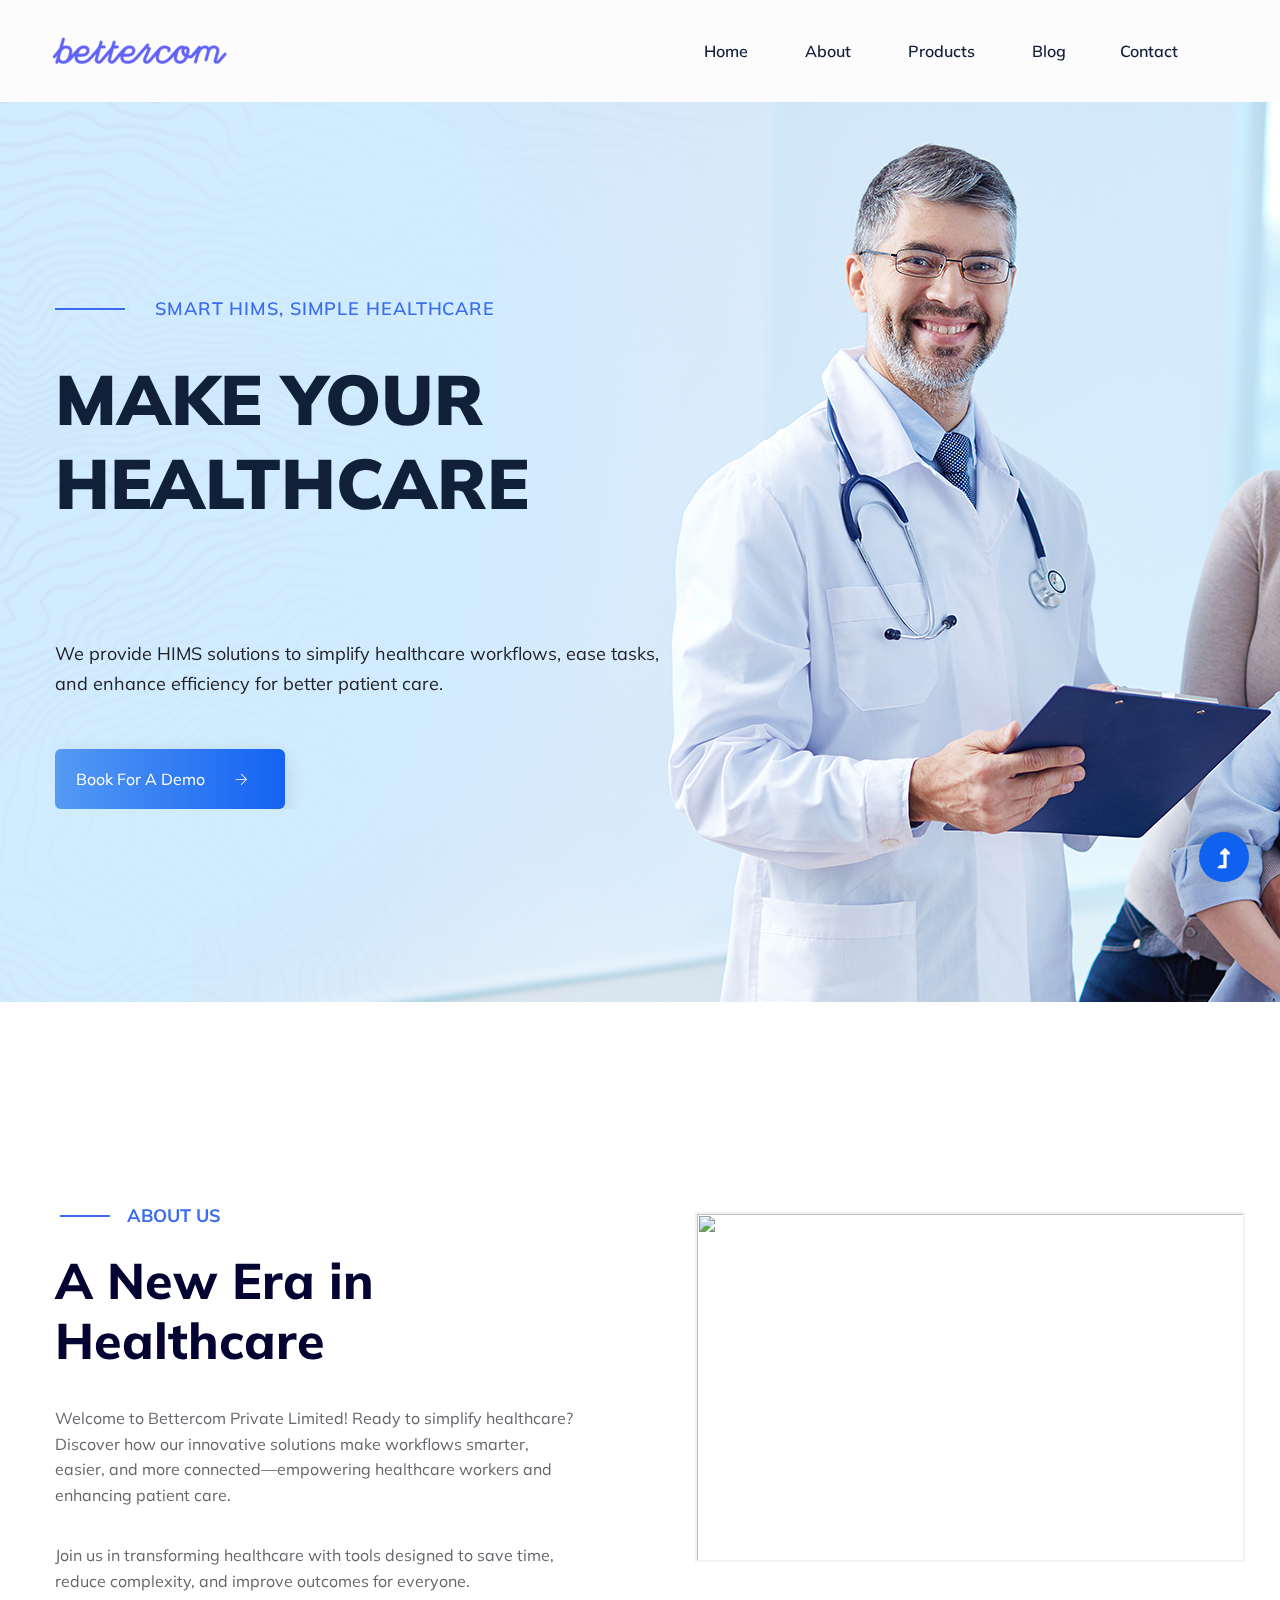
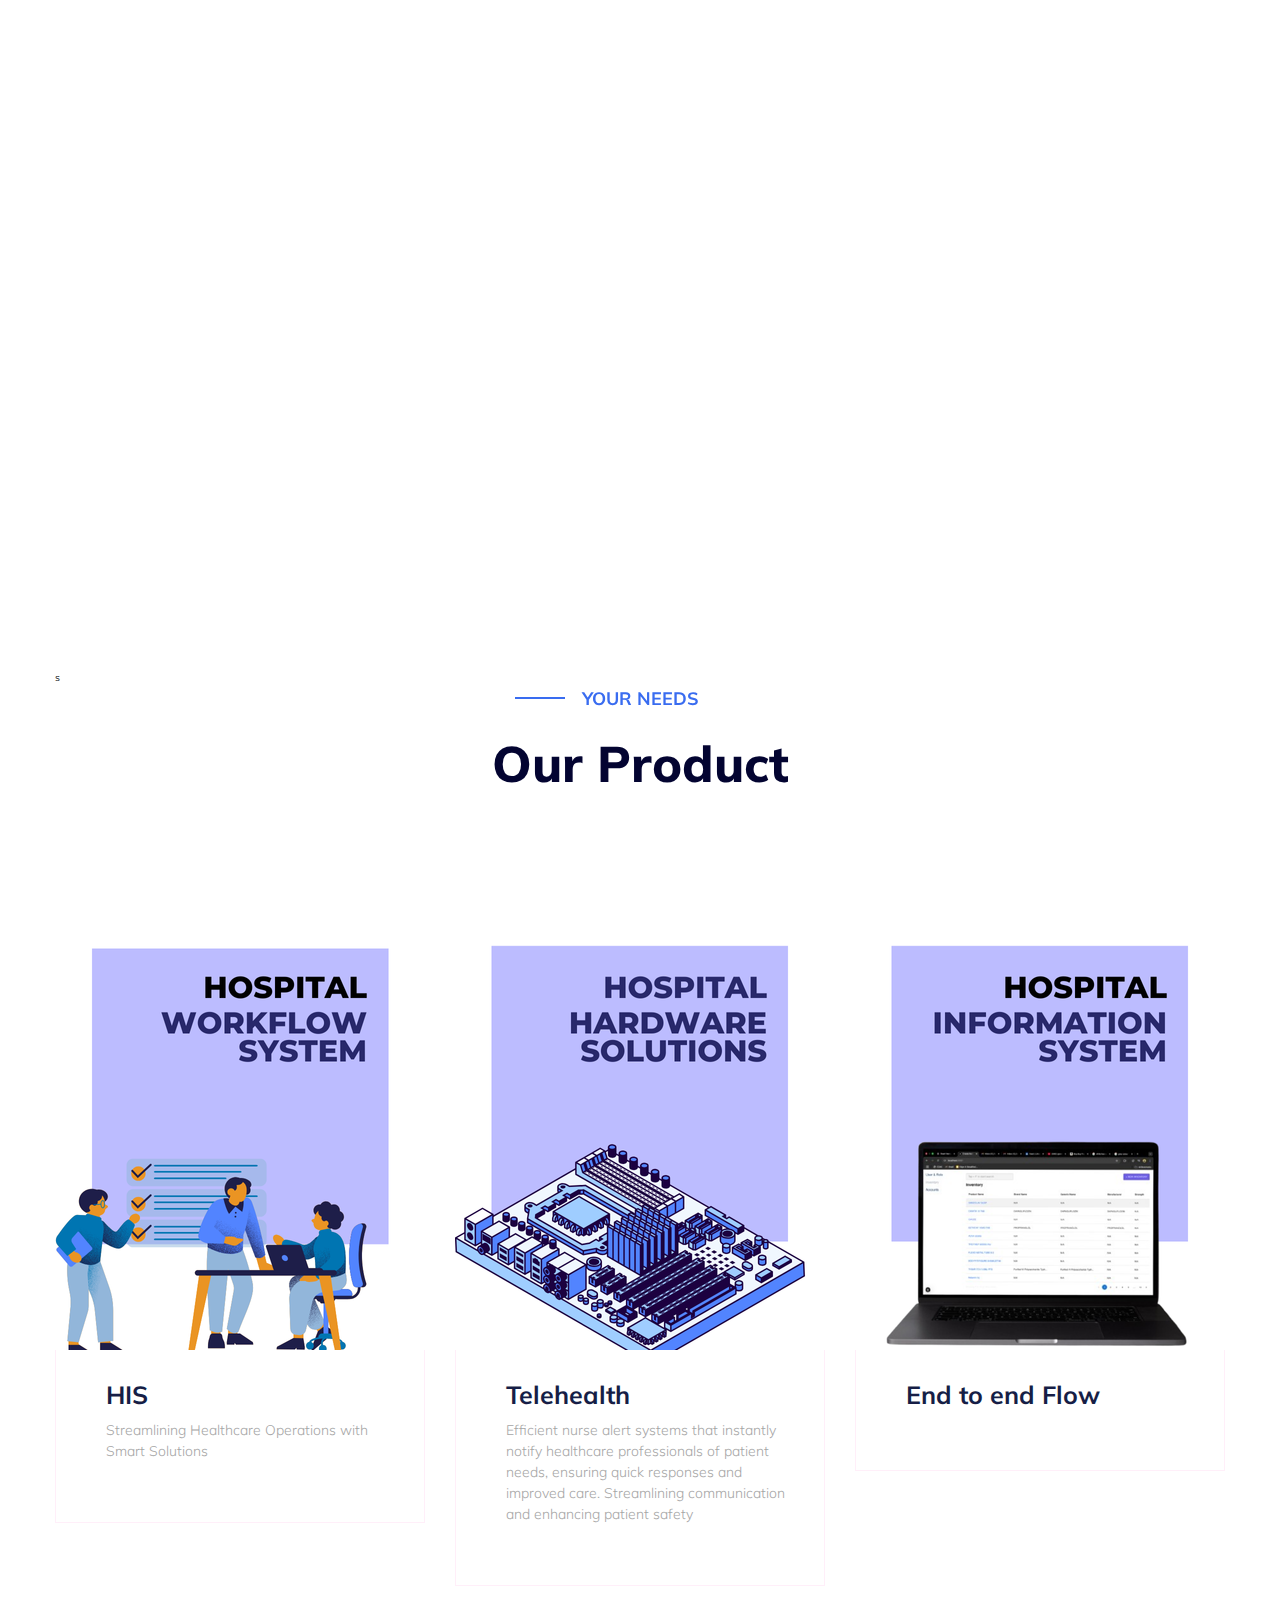
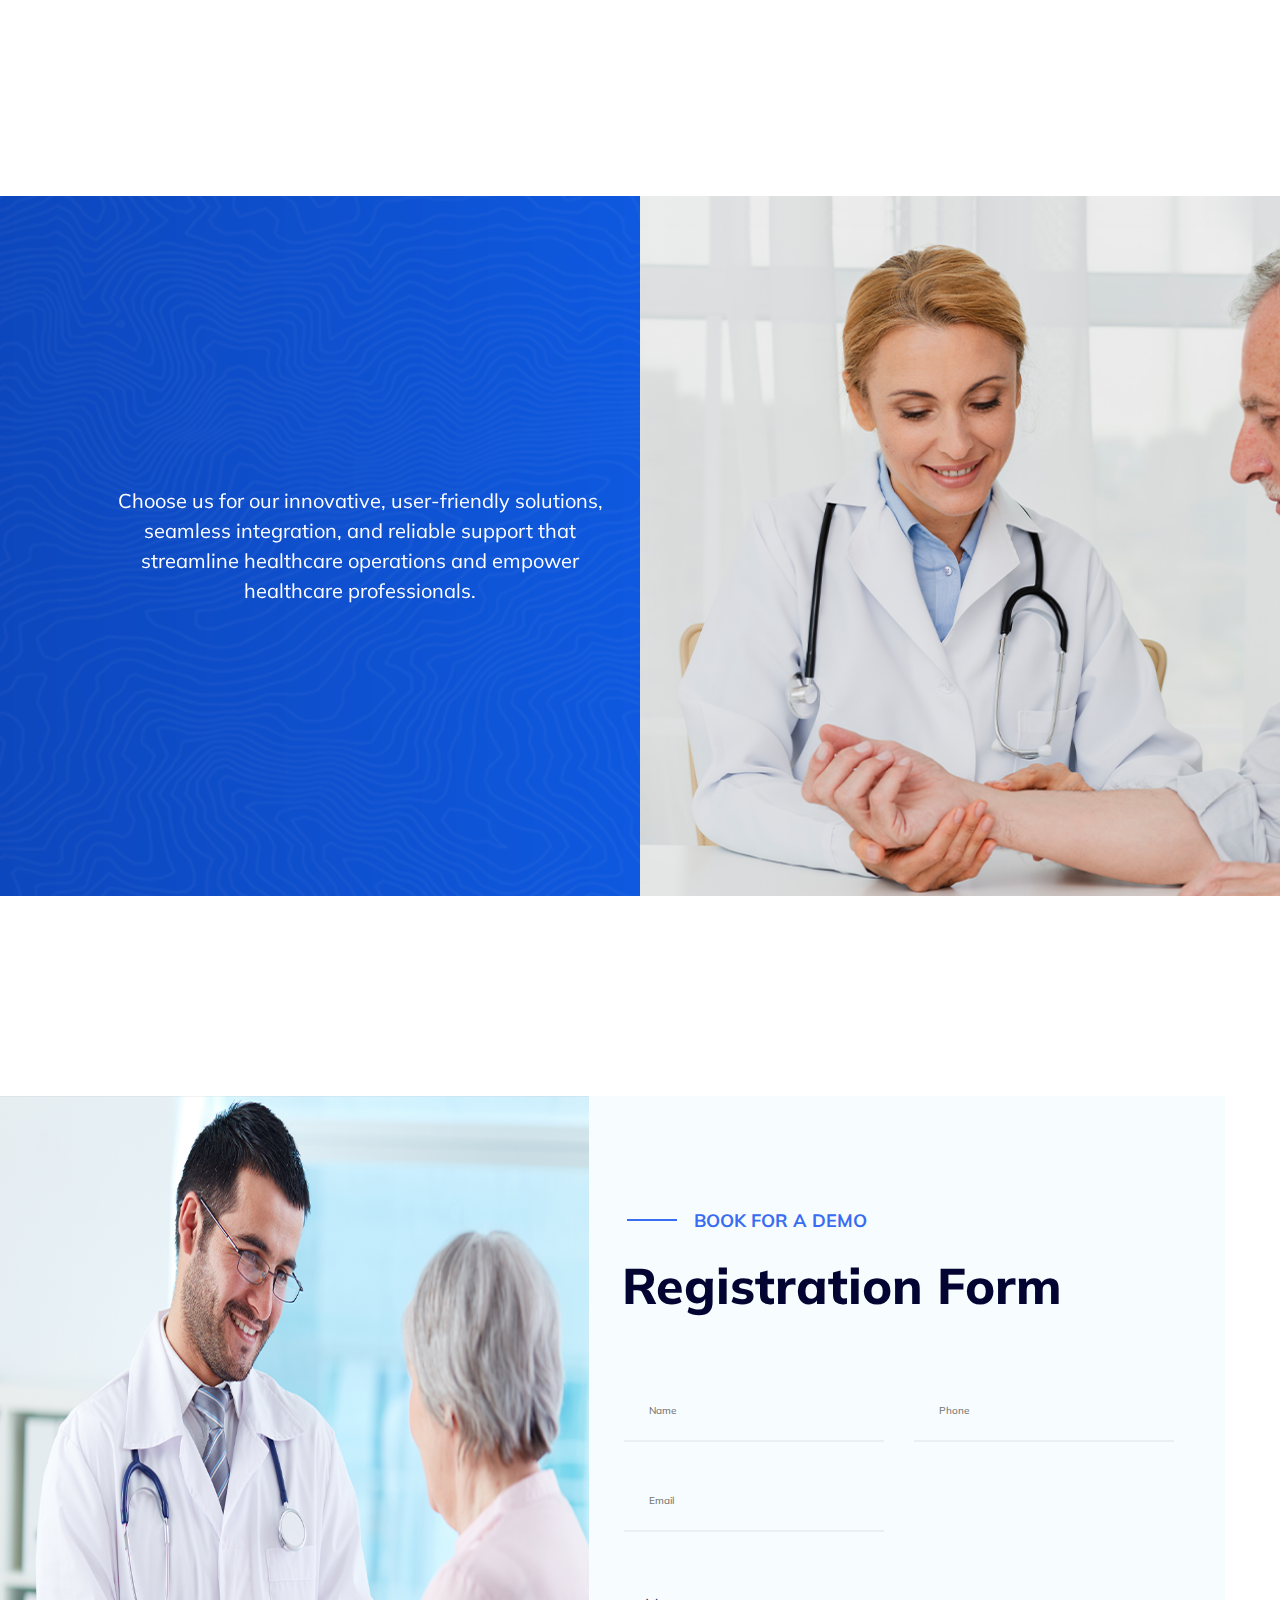
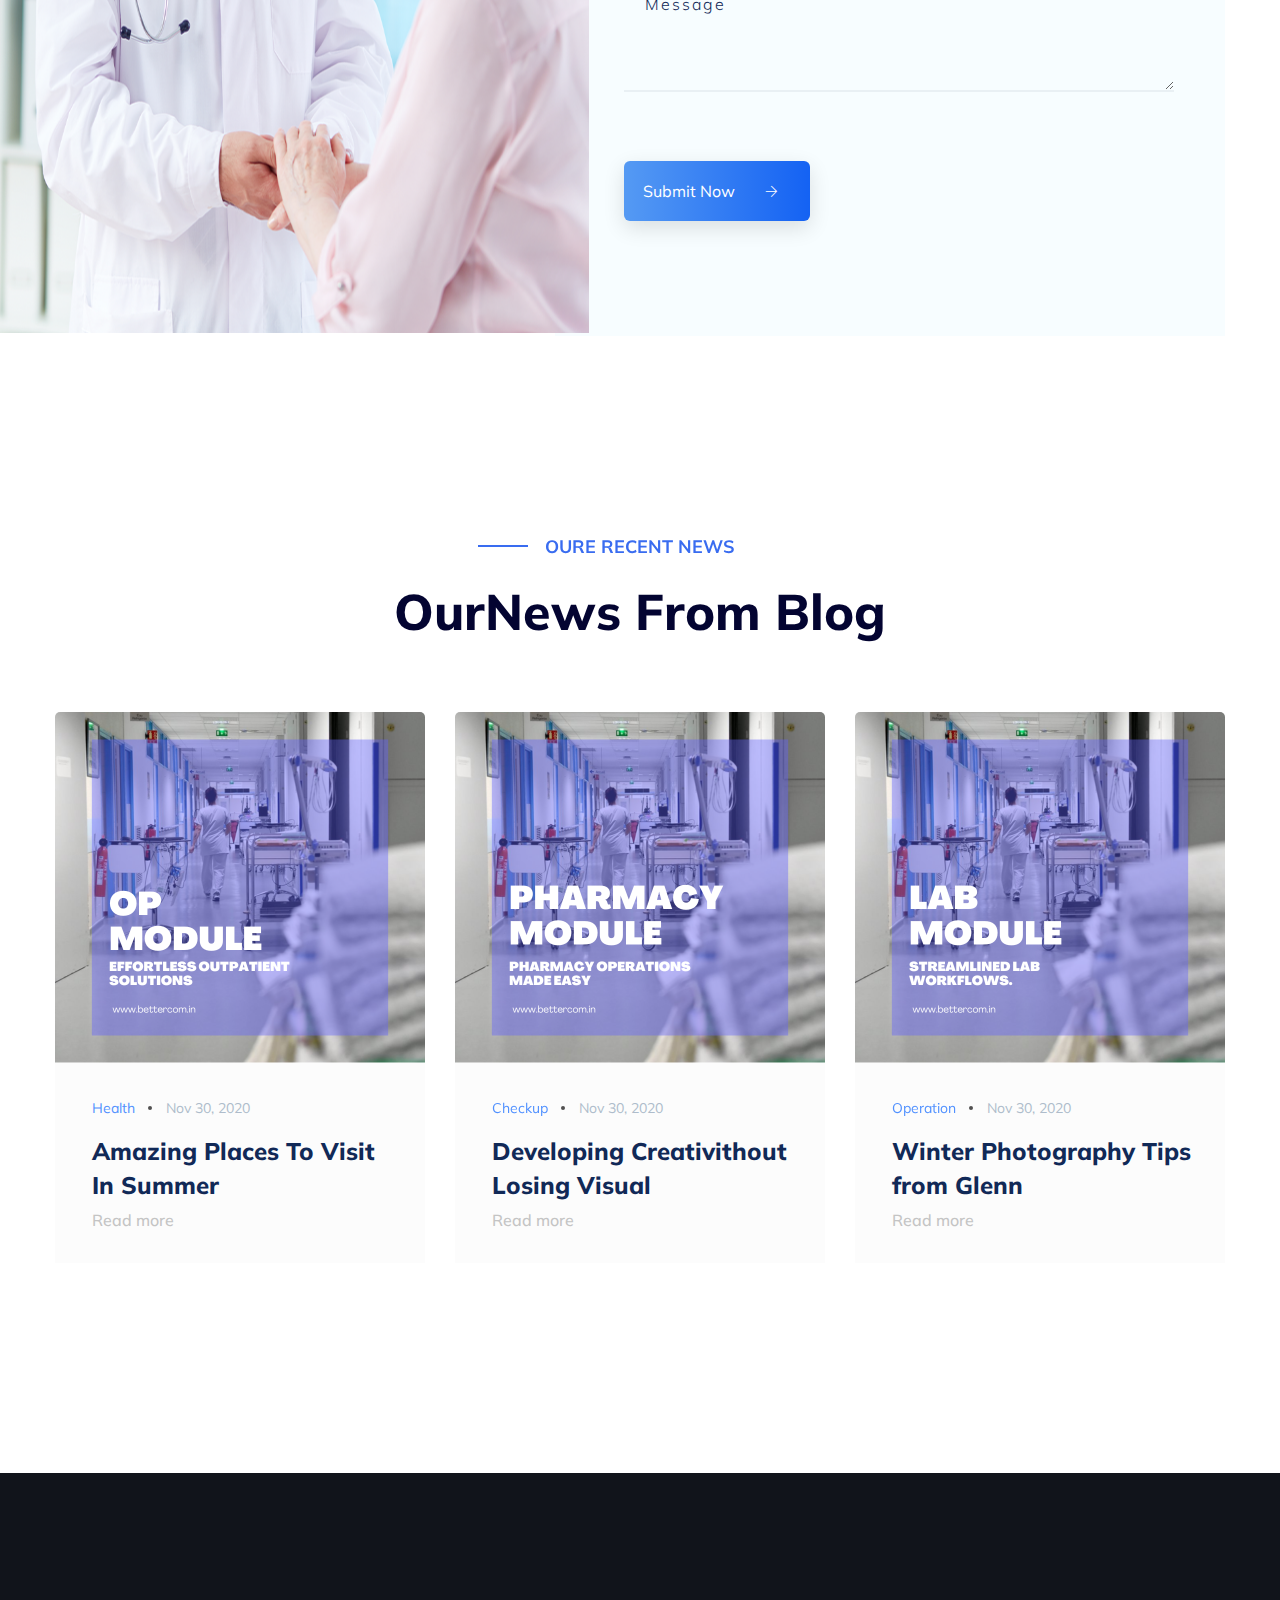
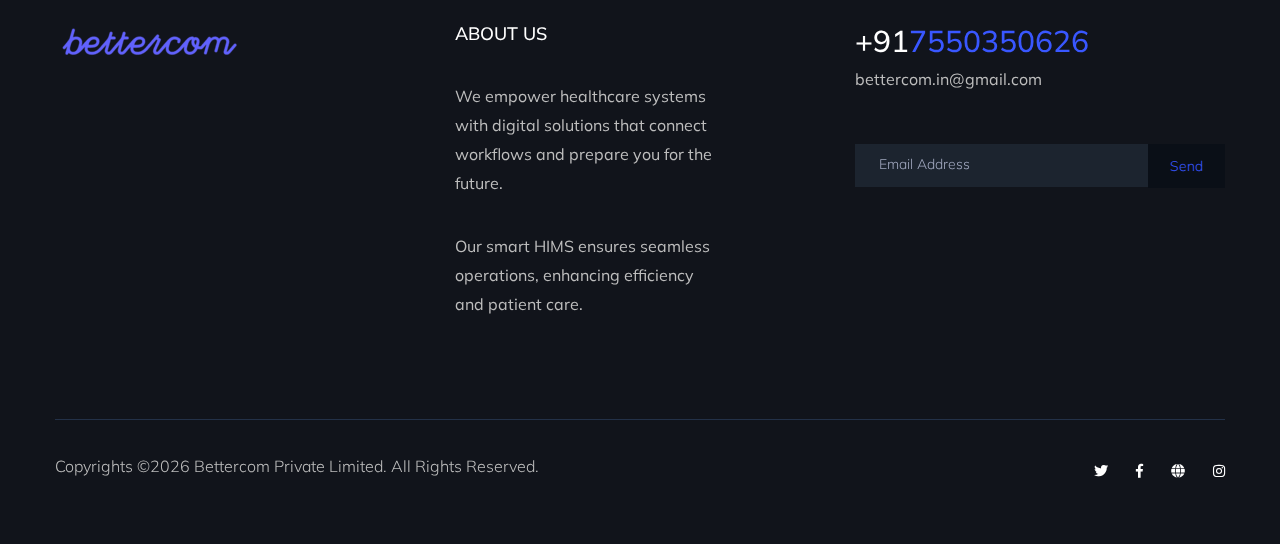
==== index.html @ d265ec20 "Initial commit" ====
<!doctype html>
<html class="no-js" lang="zxx">
<head>
    <meta charset="utf-8">
    <meta http-equiv="x-ua-compatible" content="ie=edge">
    <title>bettercom.in</title>
    <meta name="description" content="">
    <meta name="viewport" content="width=device-width, initial-scale=1">
    <link rel="manifest" href="site.webmanifest">
    <link rel="shortcut icon" type="image/x-icon" href="assets/img/favicon.ico">

	<!-- CSS here -->
	<link rel="stylesheet" href="assets/css/bootstrap.min.css">
	<link rel="stylesheet" href="assets/css/owl.carousel.min.css">
	<link rel="stylesheet" href="assets/css/slicknav.css">
    <link rel="stylesheet" href="assets/css/flaticon.css">
    <link rel="stylesheet" href="assets/css/gijgo.css">
    <link rel="stylesheet" href="assets/css/animate.min.css">
    <link rel="stylesheet" href="assets/css/animated-headline.css">
	<link rel="stylesheet" href="assets/css/magnific-popup.css">
	<link rel="stylesheet" href="assets/css/fontawesome-all.min.css">
	<link rel="stylesheet" href="assets/css/themify-icons.css">
	<link rel="stylesheet" href="assets/css/slick.css">
	<link rel="stylesheet" href="assets/css/nice-select.css">
	<link rel="stylesheet" href="assets/css/style.css">
</head>
<body>
    <!-- ? Preloader Start -->
    <div id="preloader-active">
        <div class="preloader d-flex align-items-center justify-content-center">
            <div class="preloader-inner position-relative">
                <div class="preloader-circle"></div>
                <div class="preloader-img pere-text">
                    <img src="assets/img/logo/loder.png" alt="">
                </div>
            </div>
        </div>
    </div>
    <!-- Preloader Start -->
<header>
    <!--? Header Start -->
    <div class="header-area">
        <div class="main-header header-sticky">
            <div class="container-fluid">
                <div class="row align-items-center">
                    <!-- Logo -->
                    <div class="col-xl-2 col-lg-2 col-md-1">
                        <div class="logo">
                            <a href="index.html"><img src="assets/img/logo/logo.png" alt=""></a>
                        </div>
                    </div>
                    <div class="col-xl-10 col-lg-10 col-md-10">
                        <div class="menu-main d-flex align-items-center justify-content-end">
                            <!-- Main-menu -->
                            <div class="main-menu f-right d-none d-lg-block">
                                <nav>
                                    <ul id="navigation">
                                        <li><a href="index.html">Home</a></li>
                                        <li><a href="#about">About</a></li>
                                        <li><a href="#product">Products</a></li>
                                        <li><a href="#blog">Blog</a>
                                        <li><a href="#appointment">Contact</a></li>
                                    </ul>
                                </nav>
                            </div>
                        </div>
                    </div>   
                    <!-- Mobile Menu -->
                    <div class="col-12">
                        <div class="mobile_menu d-block d-lg-none"></div>
                    </div>
                </div>
            </div>
        </div>
    </div>
    <!-- Header End -->
</header>
<main>
    <!--? slider Area Start-->
    <div class="slider-area position-relative">
        <div class="slider-active">
            <!-- Single Slider -->
            <div class="single-slider slider-height d-flex align-items-center">
                <div class="container">
                    <div class="row">
                        <div class="col-xl-7 col-lg-9 col-md-8 col-sm-9">
                            <div class="hero__caption">
                                <span>Smart HIMS, Simple Healthcare</span>
                                <h1 class="cd-headline letters scale">Make your healthcare
                                    <strong class="cd-words-wrapper">
                                        <b class="is-visible">Digital</b>
                                        <b>Connected</b>
                                        <b>Future-Ready</b>
                                    </strong>
                                </h1>
                                <p data-animation="fadeInLeft" data-delay="0.1s">We provide HIMS solutions to simplify healthcare workflows, ease tasks, and enhance efficiency for better patient care.</p>
                                <a href="#appointment" class="btn hero-btn" data-animation="fadeInLeft" data-delay="0.5s">Book for a Demo <i class="ti-arrow-right"></i></a>
                            </div>
                        </div>
                    </div>
                </div>          
            </div>
            <!-- Single Slider -->
            <div class="single-slider slider-height d-flex align-items-center">
                <div class="container">
                    <div class="row">
                        <div class="col-xl-7 col-lg-9 col-md-8 col-sm-9">
                            <div class="hero__caption">
                                <span>Smart HIMS, Simple Healthcare</span>
                                <h1 class="cd-headline letters scale">Make your healthcare
                                    <strong class="cd-words-wrapper">
                                        <b class="is-visible">Digital</b>
                                        <b>Connected</b>
                                        <b>Future-Ready</b>
                                    </strong>
                                </h1>
                                <p data-animation="fadeInLeft" data-delay="0.1s">We provide HIMS solutions to simplify healthcare workflows, ease tasks, and enhance efficiency for better patient care.</p>
                                <a href="#appointment" class="btn hero-btn" data-animation="fadeInLeft" data-delay="0.5s"> Book for a Demo<i class="ti-arrow-right"></i></a>
                            </div>
                        </div>
                    </div>
                </div>          
            </div>
        </div>
    </div>
    <!-- slider Area End-->
   <!-- About Start -->
<div id="about" class="about-area section-padding2">
    <div class="container">
        <div class="row">
            <div class="col-lg-6 col-md-10">
                <div class="about-caption mb-50">
                    <!-- Section Title -->
                    <div class="section-tittle section-tittle2 mb-35">
                        <span>About Us</span>
                        <h2>A New Era in Healthcare</h2>
                    </div>
                    <p>Welcome to Bettercom Private Limited! Ready to simplify healthcare? Discover how our innovative solutions make workflows smarter, easier, and more connected—empowering healthcare workers and enhancing patient care.</p>
                    <p>Join us in transforming healthcare with tools designed to save time, reduce complexity, and improve outcomes for everyone.</p>
                </div>
            </div>
            <div class="col-lg-6 col-md-12">
                <!-- about-img -->
                <div class="about-img">
                    <div class="about-font-img d-none d-lg-block">
                        <img src="assets/img/gallery/about2.png" alt="">
                    </div>
                    <div class="about-back-img">
                        <img src="assets/img/gallery/about1.gif" alt="">
                    </div>
                </div>
            </div>
        </div>
    </div>
</div>
<!-- About End -->
<div style="margin-top: 230px;">
     <!--? Product display starts -->
     <div id="product">
     <div class="team-area section-padding30">
        <div class="container">s
            <!-- Section Tittle -->
            <div class="row justify-content-center">
                <div class="col-lg-6">
                    <div class="section-tittle text-center mb-100">
                        <span>Your Needs</span>
                        <h2>Our Product</h2>
                    </div>
                </div>
            </div>
            <div class="row">
                <!-- single Tem -->
                <div class="col-xl-4 col-lg-4 col-md-6 col-sm-">
                    <div class="single-team mb-30">
                        <div class="team-img">
                            <img src="assets/img/gallery/team2.png" alt="">
                        </div>
                        <div class="team-caption">
                            <h3><a href="#">HIS</a></h3>
                            <span>Streamlining Healthcare Operations with Smart Solutions</span>
                        </div>
                    </div>
                </div>
                <div class="col-xl-4 col-lg-4 col-md-6 col-sm-">
                    <div class="single-team mb-30">
                        <div class="team-img">
                            <img src="assets/img/gallery/team3.png" alt="">
                        </div>
                        <div class="team-caption">
                            <h3><a href="#">Telehealth</a></h3>
                            <span>Efficient nurse alert systems that instantly notify healthcare professionals of patient needs, ensuring quick responses and improved care. Streamlining communication and enhancing patient safety</span>
                        </div>
                    </div>
                </div>
                <div class="col-xl-4 col-lg-4 col-md-6 col-sm-">
                    <div class="single-team mb-30">
                        <div class="team-img">
                            <img src="assets/img/gallery/team1.png" alt="">
                        </div>
                        <div class="team-caption">
                            <h3><a href="#">End to end Flow</a></h3>
                            <span></span>
                        </div>
                    </div>
                </div>
            </div>
        </div>
    </div>
    </div>
</div>
    <!-- Product display ends -->

    <!--? All startups Start -->
    <div class="all-starups-area testimonial-area fix">
        <!-- left Contents -->
        <div class="starups">
            <!--? Testimonial Start -->
            <div class="h1-testimonial-active">
                <!-- Single Testimonial -->
                <div class="single-testimonial text-center">
                    <!-- Testimonial Content -->
                    <div class="testimonial-caption ">
                        <div class="testimonial-top-cap">
                            <img src="assets/img/gallery/testimonial.png" alt="">
                            <p>Choose us for our innovative, user-friendly solutions, seamless integration, and reliable support that streamline healthcare operations and empower healthcare professionals.</p>
                        </div>
                    </div>
                </div>
            </div>
            <!-- Testimonial End -->
        </div>
        <!--Right Contents  -->
        <div class="starups-img"></div>
    </div>

    <div style="margin-top: 200px;">

     <!--? Contact form Start -->
     <div id = "appointment">
     <div class="contact-form-main">
        <div class="container">
            <div class="row justify-content-end">
                <div class="col-xl-7 col-lg-7">
                    <div class="form-wrapper">
                        <!--Section Tittle  -->
                        <div class="form-tittle">
                            <div class="row ">
                                <div class="col-xl-12">
                                    <div class="section-tittle section-tittle2">
                                        <span>Book for a Demo</span>
                                        <h2>Registration Form</h2>
                                    </div>
                                </div>
                            </div>
                        </div>
                        <!--End Section Tittle  -->
                        <form id="contact-form" action="#" method="POST">
                            <div class="row">
                                <div class="col-lg-6 col-md-6">
                                    <div class="form-box user-icon mb-30">
                                        <input type="text" name="name" placeholder="Name">
                                    </div>
                                </div>
                                <div class="col-lg-6 col-md-6">
                                    <div class="form-box email-icon mb-30">
                                        <input type="text" name="email" placeholder="Phone">
                                    </div>
                                </div>
                                <div class="col-lg-6 col-md-6">
                                    <div class="form-box subject-icon mb-30">
                                        <input type="Email" name="subject" placeholder="Email">
                                    </div>
                                </div>
                                <div class="col-lg-12">
                                    <div class="form-box message-icon mb-65">
                                        <textarea name="message" id="message" placeholder="Message"></textarea>
                                    </div>
                                    <div class="submit-info">
                                        <button class="btn" type="submit">Submit Now <i class="ti-arrow-right"></i> </button>
                                    </div>
                                </div>
                            </div>
                        </form>
                    </div>
                </div>
            </div>
        </div>
        <!-- contact left Img-->
        <div class="from-left d-none d-lg-block">
            <img src="assets/img/gallery/contact_form.png" alt="">
        </div>
    </div>
    <!-- Contact form End -->
    <!--? gallery Products Start -->
    <div class="gallery-area fix">
        <div class="container-fluid p-0">
            <div class="row no-gutters">
                <div class="col-lg-3 col-md-3 col-sm-6">
                    <div class="gallery-box">
                        <div class="single-gallery">
                            <div class="gallery-img " style="background-image: url(assets/img/gallery/gallery1.png);"></div>
                        </div>
                    </div>
                </div>
                <div class="col-lg-3 col-md-3 col-sm-6">
                    <div class="gallery-box">
                        <div class="single-gallery">
                            <div class="gallery-img " style="background-image: url(assets/img/gallery/gallery2.png);"></div>
                        </div>
                    </div>
                </div>
                <div class="col-lg-6 col-md-6 col-sm-6">
                    <div class="gallery-box">
                        <div class="single-gallery">
                            <div class="gallery-img " style="background-image: url(assets/img/gallery/gallery3.png);"></div>
                        </div>
                    </div>
                </div>
                <div class="col-lg-6 col-md-6 col-sm-6">
                    <div class="gallery-box">
                        <div class="single-gallery">
                            <div class="gallery-img " style="background-image: url(assets/img/gallery/gallery4.png);"></div>
                        </div>
                    </div>
                </div>
                <div class="col-lg-3 col-md-3 col-sm-6">
                    <div class="gallery-box">
                        <div class="single-gallery">
                             <div class="gallery-img " style="background-image: url(assets/img/gallery/gallery5.png);"></div>
                        </div>
                    </div>
                </div>
                <div class="col-lg-3 col-md-3 col-sm-6">
                    <div class="gallery-box">
                        <div class="single-gallery">
                            <div class="gallery-img " style="background-image: url(assets/img/gallery/gallery6.png);"></div>
                        </div>
                    </div>
                </div>
            </div>
        </div>
    </div>
    <!-- gallery Products End -->
    <!--? Blog start -->
    <div id="blog">
    <div class="home_blog-area section-padding30">
        <div class="container">
            <div class="row justify-content-sm-center">
                <div class="cl-xl-7 col-lg-8 col-md-10">
                    <!-- Section Tittle -->
                    <div class="section-tittle text-center mb-70">
                        <span>Oure recent news</span>
                        <h2>OurNews From Blog</h2>
                    </div> 
                </div>
            </div>
            <div class="row">
                <div class="col-xl-4 col-lg-4 col-md-6">
                    <div class="single-blogs mb-30">
                        <div class="blog-img">
                            <img src="assets/img/gallery/blog1.png" alt="">
                        </div>
                        <div class="blogs-cap">
                            <div class="date-info">
                                <span>Health</span>
                                <p>Nov 30, 2020</p>
                            </div>
                            <h4><a href="blog_details.html">Amazing Places To Visit In Summer</a></h4>
                            <a href="blog_details.html" class="read-more1">Read more</a>
                        </div>
                    </div>
                </div>
                <div class="col-xl-4 col-lg-4 col-md-6">
                    <div class="single-blogs mb-30">
                        <div class="blog-img">
                            <img src="assets/img/gallery/blog2.png" alt="">
                        </div>
                        <div class="blogs-cap">
                            <div class="date-info">
                                <span>Checkup</span>
                                <p>Nov 30, 2020</p>
                            </div>
                            <h4><a href="blog_details.html">Developing Creativithout Losing Visual</a></h4>
                            <a href="blog_details.html" class="read-more1">Read more</a>
                        </div>
                    </div>
                </div>
                <div class="col-xl-4 col-lg-4 col-md-6">
                    <div class="single-blogs mb-30">
                        <div class="blog-img">
                            <img src="assets/img/gallery/blog3.png" alt="">
                        </div>
                        <div class="blogs-cap">
                            <div class="date-info">
                                <span>Operation</span>
                                <p>Nov 30, 2020</p>
                            </div>
                            <h4><a href="blog_details.html">Winter Photography Tips from Glenn</a></h4>
                            <a href="blog_details.html" class="read-more1">Read more</a>
                        </div>
                    </div>
                </div>
            </div>
        </div>
    </div>
</div>
    <!-- Blog End -->
    </main>
    <footer>
        <!--? Footer Start-->
        <div class="footer-area section-bg" data-background="assets/img/gallery/footer_bg.jpg">
            <div class="container">
                <div class="footer-top footer-padding">
                    <div class="row d-flex justify-content-between">
                        <div class="col-xl-3 col-lg-3 col-md-4 col-sm-8">
                            <div class="single-footer-caption mb-50">
                                <!-- logo -->
                                <div class="footer-logo">
                                    <a href="index.html"><img src="assets/img/logo/logo2_footer.png" alt=""></a>
                                </div>
                            </div>
                        </div>
                        <div class="col-xl-3 col-lg-4 col-md-6 col-sm-5">
                            <div class="single-footer-caption mb-50">
                                <div class="footer-tittle">
                                    <h4>About Us</h4>
                                    <div class="footer-pera">
                                        <p class="info1">We empower healthcare systems with digital solutions that connect workflows and prepare you for the future.</p>
                                        <p class="info1">Our smart HIMS ensures seamless operations, enhancing efficiency and patient care.</p>
                                    </div>
                                </div>
                            </div>
                        </div>
                        <div class="col-xl-4 col-lg-4 col-md-6 col-sm-8">
                            <div class="single-footer-caption mb-50">
                                <div class="footer-number mb-50">
                                    <h4><span>+91</span>7550350626</h4>
                                    <p>bettercom.in@gmail.com</p>
                                </div>
                                <!-- Form -->
                                <div class="footer-form">
                                    <div id="mc_embed_signup">
                                        <form target="_blank" action="https://spondonit.us12.list-manage.com/subscribe/post?u=1462626880ade1ac87bd9c93a&amp;id=92a4423d01" method="get" class="subscribe_form relative mail_part" novalidate="true">
                                            <input type="email" name="EMAIL" id="newsletter-form-email" placeholder=" Email Address " class="placeholder hide-on-focus" onfocus="this.placeholder = ''" onblur="this.placeholder = 'Your email address'">
                                            <div class="form-icon">
                                                <button type="submit" name="submit" id="newsletter-submit" class="email_icon newsletter-submit button-contactForm">
                                                    Send
                                                </button>
                                            </div>
                                            <div class="mt-10 info"></div>
                                        </form>
                                    </div>
                                </div>
                            </div>
                        </div>
                    </div>
                </div>
                <div class="footer-bottom">
                    <div class="row d-flex justify-content-between align-items-center">
                        <div class="col-xl-9 col-lg-8">
                            <div class="footer-copy-right">
                                <p><!-- Link back to Colorlib can't be removed. Template is licensed under CC BY 3.0. -->
Copyrights &copy;<script>document.write(new Date().getFullYear());</script> Bettercom Private Limited. All Rights Reserved.</p>
                            </div>
                        </div>
                        <div class="col-xl-3 col-lg-4">
                            <!-- Footer Social -->
                            <div class="footer-social f-right">
                                <a href="#"><i class="fab fa-twitter"></i></a>
                                <a href="https://www.facebook.com/sai4ull"><i class="fab fa-facebook-f"></i></a>
                                <a href="#"><i class="fas fa-globe"></i></a>
                                <a href="#"><i class="fab fa-instagram"></i></a>
                            </div>
                        </div>
                    </div>
                </div>
            </div>
        </div>
        <!-- Footer End-->
    </footer>
    <!-- Scroll Up -->
    <div id="back-top" >
        <a title="Go to Top" href="#"> <i class="fas fa-level-up-alt"></i></a>
    </div>

    <!-- JS here -->

    <script src="./assets/js/vendor/modernizr-3.5.0.min.js"></script>
    <!-- Jquery, Popper, Bootstrap -->
    <script src="./assets/js/vendor/jquery-1.12.4.min.js"></script>
    <script src="./assets/js/popper.min.js"></script>
    <script src="./assets/js/bootstrap.min.js"></script>
    <!-- Jquery Mobile Menu -->
    <script src="./assets/js/jquery.slicknav.min.js"></script>

    <!-- Jquery Slick , Owl-Carousel Plugins -->
    <script src="./assets/js/owl.carousel.min.js"></script>
    <script src="./assets/js/slick.min.js"></script>
    <!-- One Page, Animated-HeadLin -->
    <script src="./assets/js/wow.min.js"></script>
    <script src="./assets/js/animated.headline.js"></script>
    <script src="./assets/js/jquery.magnific-popup.js"></script>

    <!-- Date Picker -->
    <script src="./assets/js/gijgo.min.js"></script>
    <!-- Nice-select, sticky -->
    <script src="./assets/js/jquery.nice-select.min.js"></script>
    <script src="./assets/js/jquery.sticky.js"></script>
    
    <!-- counter , waypoint -->
    <script src="./assets/js/jquery.counterup.min.js"></script>
    <script src="./assets/js/waypoints.min.js"></script>
    <script src="./assets/js/jquery.countdown.min.js"></script>
    <!-- contact js -->
    <script src="./assets/js/contact.js"></script>
    <script src="./assets/js/jquery.form.js"></script>
    <script src="./assets/js/jquery.validate.min.js"></script>
    <script src="./assets/js/mail-script.js"></script>
    <script src="./assets/js/jquery.ajaxchimp.min.js"></script>
    
    <!-- Jquery Plugins, main Jquery -->	
    <script src="./assets/js/plugins.js"></script>
    <script src="./assets/js/main.js"></script>
    
    </body>
</html>
---- assets/css/flaticon.css ----
/*
  	Flaticon icon font: Flaticon
  	Creation date: 14/01/2020 06:46
  	*/

@font-face {
  font-family: "Flaticon";
  src: url("../fonts/Flaticon.eot");
  src: url("../fonts/Flaticon.eot?#iefix") format("embedded-opentype"),
       url("../fonts/Flaticon.woff2") format("woff2"),
       url("../fonts/Flaticon.woff") format("woff"),
       url("../fonts/Flaticon.ttf") format("truetype"),
       url("../fonts/Flaticon.svg#Flaticon") format("svg");
  font-weight: normal;
  font-style: normal;
}

@media screen and (-webkit-min-device-pixel-ratio:0) {
  @font-face {
    font-family: "Flaticon";
    src: url("../fonts/Flaticon.svg#Flaticon") format("svg");
  }
}

[class^="flaticon-"]:before, [class*=" flaticon-"]:before,
[class^="flaticon-"]:after, [class*=" flaticon-"]:after {   
  font-family: Flaticon;
font-style: normal;
}

.flaticon-verified:before { content: "\f100"; }
.flaticon-teeth:before { content: "\f101"; }
.flaticon-cardiovascular:before { content: "\f102"; }
.flaticon-ear:before { content: "\f103"; }
.flaticon-bone:before { content: "\f104"; }
.flaticon-lung:before { content: "\f105"; }
.flaticon-cell:before { content: "\f106"; }
.flaticon-doctor:before { content: "\f107"; }
.flaticon-find:before { content: "\f108"; }
.flaticon-customer-service:before { content: "\f109"; }
.flaticon-call:before { content: "\f10a"; }
---- assets/css/gijgo.css ----
.gj-button {
    background-color: #f5f5f5;
    border: 1px solid #ddd;
    color: #000;
    border-radius: 3px;
    padding: 6px 10px;
    cursor: pointer;
}

.gj-unselectable {
    -webkit-touch-callout: none;
    -webkit-user-select: none;
    -khtml-user-select: none;
    -moz-user-select: none;
    -ms-user-select: none;
    user-select: none;
}

.gj-row {
    display: -webkit-box;
    display: -ms-flexbox;
    display: flex;
    -ms-flex-wrap: wrap;
    flex-wrap: wrap;
}

.gj-margin-left-5 {
    margin-left: 5px;
}

.gj-margin-left-10 {
    margin-left: 10px;
}

.gj-width-full {
    width: 100%;
}

.gj-cursor-pointer {
    cursor: pointer;
}

.gj-text-align-center {
    text-align: center;
}

.gj-font-size-16 {
    font-size: 16px;
}

.gj-hidden {
    display: none;
}

/** Material Design */
.gj-button-md {
    background: 0 0;
    border: none;
    border-radius: 2px;
    color: rgba(0, 0, 0, 0.87);
    position: relative;
    height: 36px;
    margin: 0;
    min-width: 64px;
    padding: 0 16px;
    display: inline-block;
    font-family: "Roboto","Helvetica","Arial",sans-serif;
    font-size: 1rem;
    font-weight: 500;
    text-transform: uppercase;
    letter-spacing: 0;
    overflow: hidden;
    will-change: box-shadow;
    transition: box-shadow .2s cubic-bezier(.4,0,1,1),background-color .2s cubic-bezier(.4,0,.2,1),color .2s cubic-bezier(.4,0,.2,1);
    outline: none;
    cursor: pointer;
    text-decoration: none;
    text-align: center;
    line-height: 36px;
    vertical-align: middle;
    overflow: hidden;
    -webkit-user-select: none;
    -moz-user-select: none;
    -ms-user-select: none;
    user-select: none;
}

.gj-button-md:hover {
    background-color: rgba(158,158,158,.2);
}

.gj-button-md:disabled {
    color: rgba(0,0,0,.26);
    background: 0 0;
}

.gj-button-md .material-icons,
.gj-button-md .gj-icon {
    vertical-align: middle;
    /*font-size: 1.3rem;
    margin-right: 4px;*/
}

.gj-button-md.gj-button-md-icon {
    width: 24px;
    height: 31px;
    min-width: 24px;
    padding: 0px;
    display: table;
}

.gj-button-md.gj-button-md-icon .material-icons,
.gj-button-md.gj-button-md-icon .gj-icon {
    display: table-cell;
    margin-right: 0px;
    width: 24px;
    height: 24px;
}

.gj-button-md.active {
    background-color: rgba(158,158,158,.4);
}

.gj-button-md-group {
    position: relative;
    display: inline-block;
    vertical-align: middle;
}
.gj-textbox-md {
	/* border: none; */
	/* border-bottom: 1px solid rgba(0,0,0,.42); */
	display: block;
	font-family: "Helvetica","Arial",sans-serif;
	font-size: 16px;
	line-height: 16px;
	/* padding: 4px 0px; */
	margin: 0;
	/* width: 100%; */
	background: 0 0;
	/* text-align: ; */
	color: rgba(0,0,0,.87);
	padding-left: 44px;
	border: 1px solid #dca73a;
	/* padding: 15px 15px; */
	/* text-align: center; */
	width: 177px;
	height: 55px;
	border-radius: 5px;
}
.gj-textbox-md:focus,
.gj-textbox-md:active {
    /* border-bottom: 2px solid rgba(0,0,0,.42); */
    outline: none;
}

.gj-textbox-md::placeholder {
    color: #8e8e8e;
}

.gj-textbox-md:-ms-input-placeholder {
    color: #8e8e8e;
}

.gj-textbox-md::-ms-input-placeholder {
    color: #8e8e8e;
}

.gj-md-spacer-24 {
    min-width: 24px;
    width: 24px;
    display: inline-block;
}

.gj-md-spacer-32 {
    min-width: 32px;
    width: 32px;
    display: inline-block;
}

.gj-modal {
    position: fixed;
    top: 0;
    right: 0;
    bottom: 0;
    left: 0;
    z-index: 1203;
    display: none;
    overflow: hidden;
    -webkit-overflow-scrolling: touch;
    outline: 0;
    background-color: rgba(0, 0, 0, 0.54118);
    transition: 200ms ease opacity;
    will-change: opacity;
}

/* List */
ul.gj-list li [data-role="wrapper"] {
    display: table;
    width: 100%;
}

ul.gj-list li [data-role="checkbox"] {
    display: table-cell;
    vertical-align:middle;
    text-align:center;
}

ul.gj-list li [data-role="image"] {
    display: table-cell;
    vertical-align:middle;
    text-align:center;
}

ul.gj-list li [data-role="display"] {
    display: table-cell;
    vertical-align:middle;
    cursor: pointer;
}

ul.gj-list li [data-role="display"]:empty:before {
  content: "\200b"; /* unicode zero width space character */
}

/* List - Bootstrap */
ul.gj-list-bootstrap {
    padding-left: 0px;
    margin-bottom: 0px;
}

ul.gj-list-bootstrap li {
    padding: 0px;
}

ul.gj-list-bootstrap li [data-role="wrapper"] {
    padding: 0px 10px;
}

ul.gj-list-bootstrap li [data-role="checkbox"] {
    width: 24px;
    padding: 3px;
}

ul.gj-list-bootstrap li [data-role="image"] {
    width: 24px;
    height: 24px;
}

ul.gj-list-bootstrap li [data-role="display"] {
    padding: 8px 0px 8px 4px;
}

.list-group-item.active ul li, .list-group-item.active:focus ul li, .list-group-item.active:hover ul li {
    text-shadow: none;
    color:initial;
}

/* List - Material Design */
ul.gj-list-md {
    padding: 0px;
    list-style: none;
    list-style-type: none;
    line-height: 24px;
    letter-spacing: 0;
    color: #616161; /* Gray 700 */
}

ul.gj-list-md li {
    display: list-item;
    list-style-type: none;
    padding: 0px;
    min-height: unset;
    box-sizing: border-box;
    align-items: center;
    cursor: default;
    overflow: hidden;

    font-family: "Roboto","Helvetica","Arial",sans-serif;
    font-size: 16px;
    font-weight: 400;
    letter-spacing: .04em;
    line-height: 1;
    
    -webkit-flex-direction: row;
    -ms-flex-direction: row;
    flex-direction: row;
    -webkit-flex-wrap: nowrap;
    -ms-flex-wrap: nowrap;
    flex-wrap: nowrap;
}

ul.gj-list-md li [data-role="checkbox"] {
    height: 24px;
    width: 24px;
}

ul.gj-list-md li [data-role="image"] {
    height: 24px;
    width: 24px;
}

ul.gj-list-md li [data-role="display"] {
    padding: 8px 0px 8px 5px;
    order: 0;
    flex-grow: 2;
    text-decoration: none;
    box-sizing: border-box;
    align-items: center;
    text-align: left;
    color: rgba(0,0,0,.87);
}

ul.gj-list-md li.disabled>[data-role="wrapper"]>[data-role="display"] {
    color: #9E9E9E; /* Gray 500 */
}

.gj-list-md-active {
    background: #e0e0e0;
    color: #3f51b5;
}


/* Picker */
.gj-picker {
    position: absolute;
    z-index: 1203;
    background-color: #fff;
}

.gj-picker .selected {
    color: #fff;
}

/* Material Design */
.gj-picker-md {
    font-family: "Roboto","Helvetica","Arial",sans-serif;
    font-size: 16px;
    font-weight: 400;
    letter-spacing: .04em;
    line-height: 1;
    color: rgba(0,0,0,.87);
    border: 1px solid #E0E0E0;
}

.gj-modal .gj-picker-md {
    border: 0px;
}

.gj-picker-md [role="header"] {
    color: rgba(255, 255, 255, 0.54);
    display: flex;
    background: #2196f3;
    align-items: baseline;
    user-select: none;
    justify-content: center;
}

.gj-picker-md [role="footer"] {
    float: right;
    padding: 10px;
}

.gj-picker-md [role="footer"] button.gj-button-md {
    color: #2196f3;
    font-weight: bold;
    font-size: 13px;
}

/* Bootstrap */
.gj-picker-bootstrap {
    border-radius: 4px;
    border: 1px solid #E0E0E0;
}

.gj-picker-bootstrap .selected {
    color: #888;
}

.gj-picker-bootstrap [role="header"] {
    background: #eee;
    color: #AAA;
}
@font-face {
    font-family: 'gijgo-material';
    src: url('../fonts/gijgo-material.eot?235541');
    src: url('../fonts/gijgo-material.eot?235541#iefix') format('embedded-opentype'), url('../fonts/gijgo-material.ttf?235541') format('truetype'), url('../fonts/gijgo-material.woff?235541') format('woff'), url('../fonts/gijgo-material.svg?235541#gijgo-material') format('svg');
    font-weight: normal;
    font-style: normal;
}

.gj-icon {
    /* use !important to prevent issues with browser extensions that change fonts */
    font-family: 'gijgo-material' !important;
    font-size: 24px;
    speak: none;
    font-style: normal;
    font-weight: normal;
    font-variant: normal;
    text-transform: none;
    line-height: 1;
    /* Enable Ligatures ================ */
    letter-spacing: 0;
    -webkit-font-feature-settings: "liga";
    -moz-font-feature-settings: "liga=1";
    -moz-font-feature-settings: "liga";
    -ms-font-feature-settings: "liga" 1;
    font-feature-settings: "liga";
    -webkit-font-variant-ligatures: discretionary-ligatures;
    font-variant-ligatures: discretionary-ligatures;
    /* Better Font Rendering =========== */
    -webkit-font-smoothing: antialiased;
    -moz-osx-font-smoothing: grayscale;
}

.gj-icon.undo:before {
    content: "\e900";
}

.gj-icon.vertical-align-top:before {
    content: "\e901";
}

.gj-icon.vertical-align-center:before {
    content: "\e902";
}

.gj-icon.vertical-align-bottom:before {
    content: "\e903";
}

.gj-icon.arrow-dropup:before {
    content: "\e904";
}

.gj-icon.clock:before {
    content: "\e905";
}

.gj-icon.refresh:before {
    content: "\e906";
}

.gj-icon.last-page:before {
    content: "\e907";
}

.gj-icon.first-page:before {
    content: "\e908";
}

.gj-icon.cancel:before {
    content: "\e909";
}

.gj-icon.clear:before {
    content: "\e90a";
}

.gj-icon.check-circle:before {
    content: "\e90b";
}

.gj-icon.delete:before {
    content: "\e90c";
}

.gj-icon.arrow-upward:before {
    content: "\e90d";
}

.gj-icon.arrow-forward:before {
    content: "\e90e";
}

.gj-icon.arrow-downward:before {
    content: "\e90f";
}

.gj-icon.arrow-back:before {
    content: "\e910";
}

.gj-icon.list-numbered:before {
    content: "\e911";
}

.gj-icon.list-bulleted:before {
    content: "\e912";
}

.gj-icon.indent-increase:before {
    content: "\e913";
}

.gj-icon.indent-decrease:before {
    content: "\e914";
}

.gj-icon.redo:before {
    content: "\e915";
}

.gj-icon.align-right:before {
    content: "\e916";
}

.gj-icon.align-left:before {
    content: "\e917";
}

.gj-icon.align-justify:before {
    content: "\e918";
}

.gj-icon.align-center:before {
    content: "\e919";
}

.gj-icon.strikethrough:before {
    content: "\e91a";
}

.gj-icon.italic:before {
    content: "\e91b";
}

.gj-icon.underlined:before {
    content: "\e91c";
}

.gj-icon.bold:before {
    content: "\e91d";
}

.gj-icon.arrow-dropdown:before {
    content: "\e91e";
}

.gj-icon.done:before {
    content: "\e91f";
}

.gj-icon.pencil:before {
    content: "\e920";
}

.gj-icon.minus:before {
    content: "\e921";
}

.gj-icon.plus:before {
    content: "\e922";
}

.gj-icon.chevron-up:before {
    content: "\e923";
}

.gj-icon.chevron-right:before {
    content: "\e924";
}

.gj-icon.chevron-down:before {
    content: "\e925";
}

.gj-icon.chevron-left:before {
    content: "\e926";
}

.gj-icon.event:before {
    content: "\e927";
}
.gj-draggable {
    cursor: move;
}
.gj-resizable-handle {
    position: absolute;
    font-size: 0.1px;
    display: block;
    -ms-touch-action: none;
    touch-action: none;
    z-index: 1203;
}

.gj-resizable-n {
    cursor: n-resize;
    height: 7px;
    width: 100%;
    top: -5px;
    left: 0;
}
.gj-resizable-e {
    cursor: e-resize;
    width: 7px;
    right: -5px;
    top: 0;
    height: 100%;
}
.gj-resizable-s {
    cursor: s-resize;
    height: 7px;
    width: 100%;
    bottom: -5px;
    left: 0;
}
.gj-resizable-w {
	cursor: w-resize;
	width: 7px;
	left: -5px;
	top: 0;
	height: 100%;
}
.gj-resizable-se {
	cursor: se-resize;
	width: 12px;
	height: 12px;
	right: 1px;
	bottom: 1px;
}
.gj-resizable-sw {
	cursor: sw-resize;
	width: 9px;
	height: 9px;
	left: -5px;
	bottom: -5px;
}
.gj-resizable-nw {
	cursor: nw-resize;
	width: 9px;
	height: 9px;
	left: -5px;
	top: -5px;
}
.gj-resizable-ne {
	cursor: ne-resize;
	width: 9px;
	height: 9px;
	right: -5px;
	top: -5px;
}

.gj-dialog-footer {
    position: absolute;
    bottom: 0px;
    width: 100%;
    margin-top: 0px;
}

.gj-dialog-scrollable [data-role="body"] {
    overflow-x: hidden;
    overflow-y: scroll;
}

/** Bootstrap 3 **/
.gj-dialog-bootstrap {
    overflow: hidden;
    z-index: 1202;
}

.gj-dialog-bootstrap [data-role="title"] {
    display: inline;
}
.gj-dialog-bootstrap [data-role="close"] {
    line-height: 1.42857143;
}

/** Bootstrap 4 **/
.gj-dialog-bootstrap4 {
    overflow: hidden;
    z-index: 1202;
}

.gj-dialog-bootstrap4 [data-role="title"] {
    display: inline;
}
.gj-dialog-bootstrap4 [data-role="close"] {
    line-height: 1.5;
}

/** Material Design **/
.gj-dialog-md {
    background-color: #FFF;
    overflow: hidden;
    border: none;
    box-shadow: 0 11px 15px -7px rgba(0,0,0,.2), 0 24px 38px 3px rgba(0,0,0,.14), 0 9px 46px 8px rgba(0,0,0,.12);
    box-sizing: border-box;
    position: relative;
    display: -webkit-box;
    display: -webkit-flex;
    display: -ms-flexbox;
    display: flex;
    -webkit-box-orient: vertical;
    -webkit-box-direction: normal;
    -webkit-flex-direction: column;
    -ms-flex-direction: column;
    flex-direction: column;
    -webkit-background-clip: padding-box;
    background-clip: padding-box;
    outline: 0;
    z-index: 1202;
}

.gj-dialog-md-header {
    padding: 24px 24px 0px 24px;
    font-family: "Roboto","Helvetica","Arial",sans-serif;
}

.gj-dialog-md-title {
    margin: 0;
    font-weight: 400;
    display: inline;
    line-height: 28px;
    font-size: 20px;
}

.gj-dialog-md-close {
    -webkit-appearance: none;
    padding: 0;
    cursor: pointer;
    background: 0 0;
    border: 0;
    float: right;
    line-height: 28px;
    font-size: 28px;
}

.gj-dialog-md-body {
    padding: 20px 24px 24px 24px;
    color: rgba(0,0,0,.54);
    font-family: "Helvetica","Arial",sans-serif;
    font-size: 14px;
    font-weight: 400;
    line-height: 20px;
}

.gj-dialog-md-footer {
    padding: 8px 8px 8px 24px;
    display: -webkit-flex;
    display: -ms-flexbox;
    display: flex;
    -webkit-flex-direction: row-reverse;
    -ms-flex-direction: row-reverse;
    flex-direction: row-reverse;
    -webkit-flex-wrap: wrap;
    -ms-flex-wrap: wrap;
    flex-wrap: wrap;

    box-sizing: border-box;
}

.gj-dialog-md-footer>*:first-child {
    margin-right: 0;
}

.gj-dialog-md-footer>* {
    margin-right: 8px;
    height: 36px;
}
DIV.gj-grid-wrapper {
    margin: auto;
    position: relative;
    clear:both;
    z-index: 1;
}

TABLE.gj-grid {
    margin: auto;    
    border-collapse: collapse;
    width: 100%;
    table-layout: fixed;
}

TABLE.gj-grid THEAD TH [data-role="selectAll"] {
    margin: auto;
}

TABLE.gj-grid THEAD TH [data-role="title"] {
    display: inline-block;
}

TABLE.gj-grid THEAD TH [data-role="sorticon"] {
    display: inline-block;
}

TABLE.gj-grid THEAD TH {
    overflow: hidden;
    text-overflow: ellipsis;
}

TABLE.gj-grid.autogrow-header-row THEAD TH {
    overflow: auto;
    text-overflow: initial;
    white-space: pre-wrap;
    -ms-word-break: break-word;
    word-break: break-word;
}

TABLE.gj-grid > tbody > tr > td {
    overflow: hidden;
    position: relative;
}

table.gj-grid tbody div[data-role="display"] {
    vertical-align: middle;
    text-indent: 0;
    white-space: pre-wrap;
    -ms-word-break: break-word;
    word-break: break-word;
}

table.gj-grid.fixed-body-rows tbody div[data-role="display"] {
    overflow: hidden;
    text-overflow: ellipsis;
    white-space: nowrap;
    -ms-word-break: initial;
    word-break: initial;
}

table.gj-grid tfoot DIV[data-role="display"] {
    vertical-align: middle;
    text-indent: 0;
    display: flex;
}

TABLE.gj-grid .fa {
    padding: 2px;
}

TABLE.gj-grid > tbody > tr > td > div {
    padding: 2px;
    overflow: hidden;
}

DIV.gj-grid-wrapper DIV.gj-grid-loading-cover
{
    background: #BBBBBB;
    opacity: 0.5;
    position: absolute;
    vertical-align: middle;
}

DIV.gj-grid-wrapper DIV.gj-grid-loading-text
{
    position: absolute;
    font-weight: bold;
}

/* Bootstrap Theme */
table.gj-grid-bootstrap thead th {
    background-color: #f5f5f5;
    vertical-align:middle;
}

table.gj-grid-bootstrap thead th [data-role="sorticon"] {
    margin-left: 5px;
}

table.gj-grid-bootstrap thead th [data-role="sorticon"] i.gj-icon,
table.gj-grid-bootstrap thead th [data-role="sorticon"] i.material-icons {
    position: absolute;
    font-size: 20px;
    top: 15px;
}

table.gj-grid-bootstrap tbody tr td div[data-role="display"] {
    padding: 0px;
}

.gj-grid-bootstrap-4 .gj-checkbox-bootstrap {
    display: inline-block;
    padding-top: 2px;
}

.gj-grid-bootstrap-4 tbody tr.active {
    background-color: rgba(0,0,0,.075);
}

/* Material Design Theme */
.gj-grid-md {
    position: relative;
    border: 1px solid #e0e0e0;
    border-collapse: collapse;
    white-space: nowrap;
    font-size: 13px;
    font-family: "Roboto","Helvetica","Arial",sans-serif;
    background-color: #fff;
}

.gj-grid-md td:first-of-type, .gj-grid-md th:first-of-type {
    padding-left: 24px;
}

.gj-grid-md th {
    position: relative;
    vertical-align: bottom;
    font-weight: 700;
    line-height: 31px;
    letter-spacing: 0;
    height: 56px;
    font-size: 12px;
    color: rgba(0,0,0,.54);
    padding-bottom: 8px;
    box-sizing: border-box;
    padding: 12px 18px;
    text-align: right;
}

.gj-grid-md td {
    position: relative;
    height: 48px;
    border-top: 1px solid #e0e0e0;
    border-bottom: 1px solid #e0e0e0;
    padding: 12px 18px;
    box-sizing: border-box;
    text-align: left;
    color: rgba(0,0,0,.87);
}

.gj-grid-md tbody tr {
    position: relative;
    height: 48px;
    transition-duration: .28s;
    transition-timing-function: cubic-bezier(.4,0,.2,1);
    transition-property: background-color;
}

.gj-grid-md tbody tr:hover {
    background-color: #EEEEEE; /* Gray 200 */
}

.gj-grid-md tbody tr.gj-grid-md-select {
    background-color: #F5F5F5; /* Grey 100 */
}


table.gj-grid-md thead th [data-role="sorticon"] {
    margin-left: 5px;
}

table.gj-grid-md thead th [data-role="sorticon"] i.gj-icon,
table.gj-grid-md thead th [data-role="sorticon"] i.material-icons {
    position: absolute;
    font-size: 16px;
    top: 19px;
}

table.gj-grid-md thead th.gj-grid-select-all {
    padding-bottom: 3px;
}
/* Hide all prioritized columns by default */
@media only all {
	th.display-1120,
	td.display-1120,
	th.display-960,
	td.display-960,
	th.display-800,
	td.display-800,
	th.display-640,
	td.display-640,
	th.display-480,
	td.display-480,
	th.display-320,
	td.display-320 {
		display: none;
	}
}

/* Show at 320px (20em x 16px) */
@media screen and (min-width: 20em) {
	TABLE.gj-grid-bootstrap th.display-320,
	TABLE.gj-grid-bootstrap td.display-320 {
		display: table-cell;
	}
}
/* Show at 480px (30em x 16px) */
@media screen and (min-width: 30em) {
	TABLE.gj-grid-bootstrap th.display-480,
	TABLE.gj-grid-bootstrap td.display-480 {
		display: table-cell;
	}
}
/* Show at 640px (40em x 16px) */
@media screen and (min-width: 40em) {
	TABLE.gj-grid-bootstrap th.display-640,
	TABLE.gj-grid-bootstrap td.display-640 {
		display: table-cell;
	}
}
/* Show at 800px (50em x 16px) */
@media screen and (min-width: 50em) {
	TABLE.gj-grid-bootstrap th.display-800,
	TABLE.gj-grid-bootstrap td.display-800 {
		display: table-cell;
	}
}
/* Show at 960px (60em x 16px) */
@media screen and (min-width: 60em) {
	TABLE.gj-grid-bootstrap th.display-960,
	TABLE.gj-grid-bootstrap td.display-960 {
		display: table-cell;
	}
}
/* Show at 1,120px (70em x 16px) */
@media screen and (min-width: 70em) {
	TABLE.gj-grid-bootstrap th.display-1120,
	TABLE.gj-grid-bootstrap td.display-1120 {
		display: table-cell;
	}
}

/* Material Design Theme */
.gj-grid-md tfoot tr th {
    padding-right: 14px;
}

.gj-grid-md tfoot tr[data-role="pager"] .gj-grid-mdl-pager-label {
    padding-left: 5px;
    padding-right: 5px;
}

.gj-grid-md tfoot tr[data-role="pager"] .gj-dropdown-md {
    margin-left: 12px;
}

.gj-grid-md tfoot tr[data-role="pager"] .gj-dropdown-md [role="presenter"] {
    font-size: 12px;
    font-weight: bold;
    color: rgba(0,0,0,.54);
}

.gj-grid-md tfoot tr[data-role="pager"] .gj-dropdown-md [role="presenter"] [role="display"] {
    text-align: right;
}

.gj-grid-md tfoot tr[data-role="pager"] .gj-grid-md-limit-select {
    margin-left: 10px;
    font-size: 12px;
    font-weight: bold;
    color: rgba(0,0,0,.54);
}

/* Bootstrap */
.gj-grid-bootstrap tfoot tr[data-role="pager"] th {
    line-height: 30px;
    background-color: #f5f5f5;
}

.gj-grid-bootstrap tfoot tr[data-role="pager"] th > div > div {
    margin-right: 5px;
}

.gj-grid-bootstrap tfoot tr[data-role="pager"] th > div > button {
    margin-right: 5px;
}

.gj-grid-bootstrap-4 tfoot tr[data-role="pager"] th > div button {
    height: 34px;
}

.gj-grid-bootstrap-4 tfoot tr[data-role="pager"] th div .gj-dropdown-bootstrap-4 .gj-dropdown-expander-mi .gj-icon {
    top: 5px;
}

.gj-grid-bootstrap-3 tfoot tr[data-role="pager"] th > div > input {
    margin-right: 5px;
    width: 40px;
    text-align: right;
    display: inline-block;
    font-weight: bold;
}

.gj-grid-bootstrap-4 tfoot tr[data-role="pager"] th > div > div.input-group {
    width: 40px;
}

.gj-grid-bootstrap-4 tfoot tr[data-role="pager"] th > div > div.input-group input {
    text-align: right;
    font-weight: bold;
    height: 34px;
    padding-top: 2px;
    padding-bottom: 6px;
}

.gj-grid-bootstrap tfoot tr[data-role="pager"] th > div > select {
    display: inline-block;
    margin-right: 5px;
    width: 60px;
}

.gj-grid-bootstrap tfoot tr[data-role="pager"] th .gj-dropdown-bootstrap .gj-list-bootstrap [data-role="display"] {
    line-height: 14px;
}

.gj-grid-bootstrap tfoot tr[data-role="pager"] th .gj-dropdown-bootstrap [role="presenter"] [role="display"] {
    font-weight: bold;
}

.gj-grid-bootstrap tfoot tr[data-role="pager"] th .gj-dropdown-bootstrap-3 [role="presenter"] {
    padding: 2px 8px;
}

.gj-grid-bootstrap tfoot tr[data-role="pager"] th .gj-dropdown-bootstrap-4 [role="presenter"] {
    padding: 1px 8px;
}
.gj-grid thead tr th div.gj-grid-column-resizer-wrapper {
    position: relative;
    width: 100%;
    height: 0px; 
    top: 0px; 
    left: 0px; 
    padding: 0px;
}

span.gj-grid-column-resizer {
    position: absolute;
    right: 0px;
    width: 10px;
    top: -100px;
    height: 300px;
    z-index: 1203;
    cursor: e-resize;
}

.gj-grid-resize-cursor {
    cursor: e-resize;
}
.gj-grid-md tbody tr.gj-grid-top-border td {
  border-top: 2px solid #777;
}
.gj-grid-md tbody tr.gj-grid-bottom-border td {
  border-bottom: 2px solid #777;
}

.gj-grid-bootstrap tbody tr.gj-grid-top-border td {
  border-top: 2px solid #777;
}
.gj-grid-bootstrap tbody tr.gj-grid-bottom-border td {
  border-bottom: 2px solid #777;
}
.gj-grid-md thead tr th.gj-grid-left-border,
.gj-grid-md tbody tr td.gj-grid-left-border
{
    border-left: 3px solid #777;
}
.gj-grid-md thead tr th.gj-grid-right-border,
.gj-grid-md tbody tr td.gj-grid-right-border
{
    border-right: 3px solid #777;
}

.gj-grid-bootstrap thead tr th.gj-grid-left-border,
.gj-grid-bootstrap tbody tr td.gj-grid-left-border
{
    border-left: 5px solid #ddd;
}
.gj-grid-bootstrap thead tr th.gj-grid-right-border,
.gj-grid-bootstrap tbody tr td.gj-grid-right-border
{
    border-right: 5px solid #ddd;
}
.gj-dirty {
    position: absolute;
    top: 0px;
    left: 0px;
    border-style: solid;
    border-width: 3px;
    border-color: #f00 transparent transparent #f00;
    padding: 0;
    overflow: hidden;
    vertical-align: top;
}

/* Material Design */
.gj-grid-md tbody tr td.gj-grid-management-column {
    padding: 3px;
}

.gj-grid-md tbody tr td[data-mode="edit"] {
    padding: 0px 18px;
}

.gj-grid-md tbody .gj-dropdown-md [role="presenter"] [role="display"] {
    padding: 0px;
}

/* Bootstrap */
.gj-grid-bootstrap tbody tr td[data-mode="edit"] {
    padding: 0px;
}

.gj-grid-bootstrap tbody tr td[data-mode="edit"] [data-role="edit"] {
    padding: 0px;
}

/* Bootstrap 3 */
.gj-grid-bootstrap-3 tbody tr td.gj-grid-management-column {
    padding: 3px;
}

.gj-grid-bootstrap-3 tbody tr td[data-mode="edit"] {
    height: 38px;
}

.gj-grid-bootstrap-3 tbody tr td[data-mode="edit"] [data-role="edit"] input[type="text"] {
    height: 37px;
    padding: 8px;
}

.gj-grid-bootstrap-3 tbody tr td[data-mode="edit"] .gj-dropdown-bootstrap [role="presenter"] {
    border: 0px;
    border-radius: 0px;
    height: 37px;
    padding-left: 8px;
}

.gj-grid-bootstrap-3 tbody tr td[data-mode="edit"] .gj-datepicker-bootstrap {
    height: 37px;
}

.gj-grid-bootstrap-3 tbody tr td[data-mode="edit"] .gj-datepicker-bootstrap [role="input"] {
    height: 37px;
    border:0px;
    border-radius: 0px;
}

.gj-grid-bootstrap-3 tbody tr td[data-mode="edit"] .gj-datepicker-bootstrap [role="right-icon"] {
    border:0px;
    border-radius: 0px;
}

.gj-grid-bootstrap-3 tbody tr td[data-mode="edit"] .gj-checkbox-bootstrap {
    display: inline-block;
    padding-top: 10px;
    height: 32px;
}

/* Bootstrap 4 */
.gj-grid-bootstrap-4 tbody tr td.gj-grid-management-column {
    padding: 6px;
}

.gj-grid-bootstrap-4 tbody tr td[data-mode="edit"] [data-role="edit"] input[type="text"] {
    height: 48px;
    padding-left: 12px;
}

.gj-grid-bootstrap-4 tbody tr td[data-mode="edit"] .gj-dropdown-bootstrap [role="presenter"] {
    border: 0px;
    border-radius: 0px;
    height: 48px;
    padding-left: 12px;
    font-family: -apple-system,system-ui,BlinkMacSystemFont,"Segoe UI",Roboto,"Helvetica Neue",Arial,sans-serif;
}

.gj-grid-bootstrap-4 tbody tr td[data-mode="edit"] .gj-dropdown-bootstrap-4 [role="expander"].gj-dropdown-expander-mi .gj-icon,
.gj-grid-bootstrap-4 tbody tr td[data-mode="edit"] .gj-dropdown-bootstrap-4 [role="expander"].gj-dropdown-expander-mi .material-icons {
    top: 13px;
}

.gj-grid-bootstrap-4 tbody tr td[data-mode="edit"] .gj-datepicker-bootstrap {
    height: 48px;
}

.gj-grid-bootstrap-4 tbody tr td[data-mode="edit"] .gj-datepicker-bootstrap [role="input"] {
    height: 48px;
    border:0px;
    border-radius: 0px;
}

.gj-grid-bootstrap-4 tbody tr td[data-mode="edit"] .gj-datepicker-bootstrap [role="right-icon"] {
    background-color: #fff;
}

.gj-grid-bootstrap-4 tbody tr td[data-mode="edit"] .gj-datepicker-bootstrap [role="right-icon"] button {
    border: 0px;
    border-radius: 0px;
    width: 43px;
    position: relative;
}

.gj-grid-bootstrap-4 tbody tr td[data-mode="edit"] .gj-datepicker-bootstrap [role="right-icon"] .gj-icon,
.gj-grid-bootstrap-4 tbody tr td[data-mode="edit"] .gj-datepicker-bootstrap [role="right-icon"] .material-icons {
    top: 13px;
    left: 10px;
    font-size: 24px;
}

.gj-grid-bootstrap-4 tbody tr td[data-mode="edit"] .gj-checkbox-bootstrap {
    display: inline-block;
    padding-top: 15px;
    height: 42px;
}
.gj-grid-md thead tr[data-role="filter"] th {
    border-top: 1px solid #e0e0e0;
}

div.gj-grid-wrapper div.gj-grid-bootstrap-toolbar {
    background-color: #f5f5f5;
    padding: 8px;
    font-weight: bold;
    border: 1px solid #ddd;
}

div.gj-grid-wrapper div.gj-grid-bootstrap-4-toolbar {
    background-color: #f5f5f5;
    padding: 12px;
    font-weight: bold;
    border: 1px solid #ddd;
}

div.gj-grid-wrapper div.gj-grid-md-toolbar {
    font-weight: bold;
    font-size: 24px;
    font-family: "Helvetica","Arial",sans-serif;
    background-color: rgb(255, 255, 255);
    
    border-top: 1px solid #e0e0e0;
    border-left: 1px solid #e0e0e0;
    border-right: 1px solid #e0e0e0;
    border-bottom: 0px;
    border-collapse: collapse;

    padding: 0 18px 0px 18px;
    line-height: 56px;
}
table.gj-grid-scrollable tbody {
    overflow-y: auto;
    overflow-x: hidden;
    display: block;
}

/* Material Design */
table.gj-grid-md.gj-grid-scrollable {
    border-bottom: 0px;
}

table.gj-grid-md.gj-grid-scrollable tbody {
    border-right: 1px solid #e0e0e0;
    border-bottom: 1px solid #e0e0e0;
}

table.gj-grid-md.gj-grid-scrollable tfoot {
    border-bottom: 1px solid #e0e0e0;
}

/* Bootstrap 3 */
table.gj-grid-bootstrap.gj-grid-scrollable {
    border-bottom: 0px;
}

table.gj-grid-bootstrap.gj-grid-scrollable tbody {
    border-right: 1px solid #ddd;
    border-bottom: 1px solid #ddd;
}

table.gj-grid-bootstrap.gj-grid-scrollable tbody tr[data-role="row"]:first-child td {
    border-top: 0px;
}

table.gj-grid-bootstrap.gj-grid-scrollable tbody tr[data-role="row"] td:first-child {
    border-left: 0px;
}

table.gj-grid-bootstrap.gj-grid-scrollable tbody tr[data-role="row"] td:last-child {
    border-right: 0px;
}

table.gj-grid-bootstrap.gj-grid-scrollable tfoot {
    border-bottom: 1px solid #ddd;
}

ul.gj-list li [data-role="spacer"] {
    display: table-cell;
}

ul.gj-list li [data-role="expander"] {
    display: table-cell;
    vertical-align:middle;
    text-align:center;
    cursor: pointer;
}

[data-type="tree"] ul li [data-role="expander"].gj-tree-material-icons-expander {
    width: 24px;
}

[data-type="tree"] ul li [data-role="expander"].gj-tree-font-awesome-expander {
    width: 24px;
}

[data-type="tree"] ul li [data-role="expander"].gj-tree-glyphicons-expander {
    width: 24px;
}

[data-type="tree"] ul li [data-role="expander"].gj-tree-glyphicons-expander .glyphicon {
    top: 4px;
    height: 24px;
}

/* Bootstrap Theme */
.gj-tree-bootstrap-3 ul.gj-list-bootstrap li {
    border: 0px;
    border-radius: 0px;
    color: #333;
}

.gj-tree-bootstrap-3 ul.gj-list-bootstrap li.active {
    color: #fff;
}

.gj-tree-bootstrap-3 ul.gj-list-bootstrap li.disabled {
    color: #777;
    background-color: #eee;
}

.gj-tree-bootstrap-4 ul.gj-list-bootstrap li {
    border: 0px;
    border-radius: 0px;
    color: #212529;
}

.gj-tree-bootstrap-4 ul.gj-list-bootstrap li.active {
    color: #fff;
}

.gj-tree-bootstrap-4 ul.gj-list-bootstrap li.disabled {
    color: #868e96;
}

.gj-tree-bootstrap-4 ul.gj-list-bootstrap li ul.gj-list-bootstrap {
    width: 100%;
}

.gj-tree-bootstrap-border ul.gj-list-bootstrap li {
    border: 1px solid #ddd;
}

.gj-tree-bootstrap-border ul.gj-list-bootstrap li ul.gj-list-bootstrap li {
    border-left: 0px;
    border-right: 0px;
}

.gj-tree-bootstrap-border ul.gj-list-bootstrap li:first-child {
    border-top-left-radius: 4px;
    border-top-right-radius: 4px;
}

.gj-tree-bootstrap-border ul.gj-list-bootstrap li:last-child {
    border-bottom-left-radius: 4px;
    border-bottom-right-radius: 4px;
}

.gj-tree-bootstrap-border ul.gj-list-bootstrap li ul.gj-list-bootstrap li:first-child {
    border-top-left-radius: 0px;
    border-top-right-radius: 0px;
}

.gj-tree-bootstrap-border ul.gj-list-bootstrap li ul.gj-list-bootstrap li:last-child {
    border-bottom: 0px;
    border-bottom-left-radius: 0px;
    border-bottom-right-radius: 0px;
}

ul.gj-list-bootstrap li [data-role="expander"].gj-tree-material-icons-expander {
    padding-top: 8px;
    padding-bottom: 4px;
}

ul.gj-list-bootstrap li [data-role="expander"].gj-tree-material-icons-expander .gj-icon {
    width: 24px;
    height: 24px;
}

/* Material Design Theme */
ul.gj-list-md li.disabled > [data-role="wrapper"] > [data-role="expander"] {
    color: #9E9E9E; /* Gray 500 */
}

.gj-tree-md-border ul.gj-list-md li {
    border: 1px solid #616161; /* Gray 700 */
    margin-bottom: -1px;
}

.gj-tree-md-border ul.gj-list-md li ul.gj-list-md li {
    border-left: 0px;
    border-right: 0px;
}

.gj-tree-md-border ul.gj-list-md li ul.gj-list-md li:last-child {
    border-bottom: 0px;
}
.gj-tree-drop-above {    
    border-top: 1px solid #000;
}

.gj-tree-drop-below {
    border-bottom: 1px solid #000;
}

.gj-tree-bootstrap-3 ul.gj-list-bootstrap li [data-role="wrapper"].drop-above {
    border-top: 2px solid #000;
}

.gj-tree-bootstrap-3 ul.gj-list-bootstrap li [data-role="wrapper"].drop-below {
    border-bottom: 2px solid #000;
}

.gj-tree-bootstrap-4 ul.gj-list-bootstrap li [data-role="wrapper"].drop-above {
    border-top: 2px solid #000;
}

.gj-tree-bootstrap-4 ul.gj-list-bootstrap li [data-role="wrapper"].drop-below {
    border-bottom: 2px solid #000;
}

.gj-tree-drag-el {
    padding: 0px;
    margin: 0px;
    z-index: 1203;
}

.gj-tree-drag-el li {
    padding: 0px;
    margin: 0px;
}

.gj-tree-drag-el [data-role="wrapper"] {
    cursor: move;
    display: table;
}

.gj-tree-drag-el [data-role="indicator"] {
    width: 14px;
    padding: 0px 3px;
    display: table-cell;
    vertical-align: middle;
    text-align: center;
}

.gj-tree-bootstrap-drag-el li.list-group-item {
    border: 0px;
    background: unset;
}

.gj-tree-bootstrap-drag-el [data-role="indicator"] {
    width: 24px;
    height: 24px;
    padding: 0px;
}

.gj-tree-md-drag-el [data-role="indicator"] {
    width: 24px;
    height: 24px;
    padding: 0px;
}
/* Bootstrap */
.gj-checkbox-bootstrap {
    min-width: 0;
    font-size: 0;
    font-weight: normal;
    margin: 0px;
    text-align: center;
    width: 18px;
    height: 18px;
    position: relative;
    display: inline;
}

.gj-checkbox-bootstrap input[type="checkbox"] {
    display: none;
    margin-bottom: -12px;
}

.gj-checkbox-bootstrap span {
    background: #fff;
    display: block;
    content: " ";
    width: 18px;
    height: 18px;
    line-height: 11px;
    font-size: 11px;
    padding: 2px;
    color: #555555;
    border: 1px solid #CCCCCC;
    border-radius: 3px;
    transition: box-shadow 0.2s linear, border-color 0.2s linear;
    cursor: pointer;
    margin: auto;
}

.gj-checkbox-bootstrap input[type="checkbox"]:focus + span:before {
    outline: 0;
    box-shadow: 0 0 0 0 #66afe9, 0 0 6px rgba(102, 175, 233, .6);
    border-color: #66afe9;
}

.gj-checkbox-bootstrap input[type="checkbox"][disabled] + span {
    opacity: 0.6;
    cursor: not-allowed;
}

/* Bootstrap 4 */
.gj-checkbox-bootstrap.gj-checkbox-bootstrap-4 span {
    line-height: 16px;
    padding: 0px;
}

.gj-checkbox-bootstrap-4.gj-checkbox-material-icons input[type="checkbox"]:checked + span:after {
    font-size: 16px;
}

.gj-checkbox-bootstrap-4.gj-checkbox-material-icons input[type="checkbox"]:indeterminate + span:after {
    font-size: 16px;
}

/* Material Design */
.gj-checkbox-md {
    min-width: 0;
    font-size: 0;
    font-weight: normal;
    margin: 0px;
    text-align: center;
    width: 16px;
    height: 16px;
    position: relative;
}

.gj-checkbox-md input[type="checkbox"] {
    display: none;
    margin-bottom: -12px;
}

.gj-checkbox-md span {
    display: inline-block;
    box-sizing: border-box;
    width: 16px;
    height: 16px;
    margin: 0;
    cursor: pointer;
    overflow: hidden;
    border: 2px solid #616161; /* Gray 700 */
    border-radius: 2px;
    z-index: 2;
}

.gj-checkbox-md input[type="checkbox"]:checked + span {
    border: 2px solid #536DFE; /* Indigo A200 */
}

.gj-checkbox-md input[type="checkbox"]:checked + span:after {
    color: #FFF;
    background-color: #536DFE; /* Indigo A200 */
    position: absolute;
    left: 1px;
    top: -15px;
}

.gj-checkbox-md input[type="checkbox"]:indeterminate + span {
    border: 2px solid #616161; /* Gray 700 */
}

.gj-checkbox-md input[type="checkbox"]:indeterminate + span:after {    
    color: #616161;/*color: rgba(0, 0, 0, 1);*/
    position: absolute;
    left: 1px;
    top: -15px;
}

.gj-checkbox-md input[type="checkbox"][disabled] + span {
    border: 2px solid #9E9E9E;
}

.gj-checkbox-md input[type="checkbox"][disabled] + span:after {
    background-color: #9E9E9E;
}

.gj-checkbox-md input[type="checkbox"][disabled]:indeterminate + span:after {
    color: #FFFFFF;
}

/* Material Icons */
.gj-checkbox-material-icons input[type="checkbox"]:checked + span:after {
    content: "\e91f";
    font-size: 14px;
    font-weight: bold;
    white-space: pre;
}

.gj-checkbox-material-icons input[type="checkbox"]:indeterminate + span:after {
    content: "\e921";
    font-size: 14px;
    font-weight: bold;
    white-space: pre;
}

/* Glyphicons */
.gj-checkbox-glyphicons input[type="checkbox"]:checked + span:after {
    display: inline-block;
    font-family: 'Glyphicons Halflings';
    content: "\e013 ";
}

.gj-checkbox-glyphicons input[type="checkbox"]:indeterminate + span:after {
    display: inline-block;
    font-family: 'Glyphicons Halflings';
    content: "\2212 ";
    padding-right: 1px;
}

/* fontawesome */
.gj-checkbox-fontawesome .fa {
    font-size: 14px;
}
.gj-checkbox-bootstrap.gj-checkbox-fontawesome .fa {
    line-height: 18px;
}

.gj-checkbox-fontawesome input[type="checkbox"]:checked + span:before {
    content: "\f00c ";
}

.gj-checkbox-fontawesome input[type="checkbox"]:indeterminate + span:before {
    content: "\f068 ";
}
.gj-editor [role="body"] {
    overflow: auto;
    outline: 0px solid transparent;
    box-sizing: border-box;
}

/* Material Design */
.gj-editor-md {
    padding: 7px;
    font-family: "Roboto","Helvetica","Arial",sans-serif;
    font-size: 14px;
    font-weight: 500;
    letter-spacing: 0;
    border: 1px solid rgba(158,158,158,.2);
}

.gj-editor-md [role="toolbar"] {
    margin-bottom: 7px;
}

.gj-editor-md [role="toolbar"] .gj-button-md {
    min-width: 54px;
    margin-right: 5px;
}

.gj-editor-md [role="toolbar"] .gj-button-md .gj-icon {
    width: 24px;
    height: 24px;
}

.gj-editor-md [role="body"] {
    border: 1px solid rgba(158,158,158,.2);
}

.gj-editor-md p {
    margin: 0;
    padding: 0;
}

.gj-editor-md blockquote {
    font-size: 14px;
}

/* Bootstrap */
.gj-editor-bootstrap {
    padding: 7px;
    border: 1px solid #eceeef;
}

.gj-editor-bootstrap [role="toolbar"] {
    margin-bottom: 7px;
}

.gj-editor-bootstrap [role="toolbar"] .btn-group {
    margin-right: 10px;
}

.gj-editor-bootstrap [role="toolbar"] button {
    height: 36px;
}

.gj-editor-bootstrap [role="body"] {
    border: 1px solid #eceeef;
}

.gj-editor-bootstrap p {
    margin: 0;
    padding: 0;
}

.gj-editor-bootstrap blockquote {
    font-size: 14px;
}
.gj-dropdown {
    position: relative;
    border-collapse: separate;
}

.gj-dropdown [role="presenter"] {
    display: table;
    cursor: pointer;
    outline: none;
    position: relative;
}

.gj-dropdown [role="presenter"] [role="display"] {
    display: table-cell;
    text-align: left;
    width: 100%;
}

.gj-dropdown [role="presenter"] [role="expander"] {
    display: table-cell;
    vertical-align:middle;
    text-align:center;
    width: 24px;
    height: 24px;
}

/* Material Design */
.gj-dropdown-md [role="presenter"] {
    font-family: "Roboto","Helvetica","Arial",sans-serif;
    font-size: 16px;
    font-weight: 400;
    letter-spacing: .04em;
    line-height: 1;
    color: rgba(0,0,0,.87);
    padding: 0px;
    border: 0px;
    border-bottom: 1px solid rgba(0,0,0,.42);
    background: transparent;
}

.gj-dropdown-md [role="presenter"]:focus,
.gj-dropdown-md [role="presenter"]:active {
    border-bottom: 2px solid rgba(0,0,0,.42);
}

.gj-dropdown-md [role="presenter"] [role="display"] {
    padding: 4px 0px;
    line-height: 18px;
}

.gj-dropdown-md [role="presenter"] [role="display"] .placeholder {
    color: #8e8e8e;
}

.gj-dropdown-list-md {
    position: absolute;
    top: 0px;
    left: 0px;
    background-color: #f5f5f5;
    color: #000;
    margin: 0px;
    z-index: 1203;
}

.gj-dropdown-list-md li:hover, .gj-dropdown-list-md li.active {
    background-color: #eee;
}

/* Bootstrap */
.gj-dropdown-bootstrap [role="presenter"] [role="display"] {
    padding-right: 5px;
}

.gj-dropdown-bootstrap [role="presenter"] [role="expander"] {
    padding-left: 5px;
}

.gj-dropdown-bootstrap [role="presenter"] [role="expander"].gj-dropdown-expander-mi {
    width: 24px;
}

.gj-dropdown-bootstrap-3 [role="presenter"] [role="display"] {
    line-height: 20px;
}

.gj-dropdown-bootstrap-3 [role="presenter"] [role="display"] .placeholder {
    color: #9999b3;
}

.gj-dropdown-bootstrap-3 [role="presenter"] [role="expander"] {
    width: 20px;
    height: 20px;
}

.gj-dropdown-bootstrap-3 [role="presenter"] [role="expander"].gj-dropdown-expander-mi .gj-icon,
.gj-dropdown-bootstrap-3 [role="presenter"] [role="expander"].gj-dropdown-expander-mi .material-icons {
    top: 5px;
    right: 10px;
    position: absolute;
}

.gj-dropdown-bootstrap-4 [role="presenter"] {
    border: 1px solid #ced4da;
}

.gj-dropdown-bootstrap-4 [role="presenter"] [role="display"] {
    line-height: 24px;
}

.gj-dropdown-bootstrap-4 [role="presenter"] [role="expander"].gj-dropdown-expander-mi .gj-icon,
.gj-dropdown-bootstrap-4 [role="presenter"] [role="expander"].gj-dropdown-expander-mi .material-icons {
    top: 7px;
    right: 10px;
    position: absolute;
}

.gj-dropdown-list-bootstrap {
    position: absolute;
    top: 32px;
    left: 0px;
    margin: 0px;
    z-index: 1203;
}
.gj-datepicker [role="input"]::-ms-clear {
    display: none;
}

.gj-datepicker [role="right-icon"] {
    cursor: pointer;
}

.gj-picker div[role="navigator"] {
    display: -webkit-box;
    display: -ms-flexbox;
    display: flex;
    -ms-flex-wrap: wrap;
    flex-wrap: wrap;
}

.gj-picker div[role="navigator"] div {
    cursor: pointer;
    position: relative;
    flex-basis: 0;
    -webkit-box-flex: 1;
    -ms-flex-positive: 1;
    flex-grow: 1;
    max-width: 100%;
}

.gj-picker div[role="navigator"] div[role="period"] {
    width: 100%;
    text-align: center;
}

/* Material Design */
.gj-datepicker-md {
	font-family: "Roboto","Helvetica","Arial",sans-serif;
	font-size: 16px;
	font-weight: 400;
	letter-spacing: .04em;
	line-height: 1;
	color: #9d9d9d;
    position: relative;
    /* background-image: url(../img/logo/date-picker-icon.png); */
}
.gj-datepicker-md [role="right-icon"] {
	position: absolute;
	left: 13px;
	top: 16px;
	font-size: 24px;
}

.gj-datepicker-md.small .gj-textbox-md {
    font-size: 14px;
}

.gj-datepicker-md.small .gj-icon {
    font-size: 22px;
}

.gj-datepicker-md.large .gj-textbox-md {
    font-size: 18px;
}

.gj-datepicker-md.large .gj-icon {
    font-size: 28px;
}

.gj-picker-md.datepicker [role="header"] {
    padding: 20px 20px;
    display: block;
}

.gj-picker-md.datepicker [role="header"] [role="year"] {
    font-size: 17px;
    padding-bottom: 5px;
    cursor: pointer;
}

.gj-picker-md.datepicker [role="header"] [role="date"] {
    font-size: 36px;
    cursor: pointer;
}

.gj-picker-md div[role="navigator"] {
    height: 42px;
    line-height: 42px;
}

.gj-picker div[role="navigator"] div[role="period"] {
    font-weight: bold;
    font-size: 15px;
}

.gj-picker-md div[role="navigator"] div:first-child {
    max-width: 42px;
}

.gj-picker-md div[role="navigator"] div:last-child {
    max-width: 42px;
}

.gj-picker-md div[role="navigator"] div i.gj-icon,
.gj-picker-md div[role="navigator"] div i.material-icons {
    position: absolute;
    top: 8px;
}

.gj-picker-md div[role="navigator"] div:first-child i.gj-icon,
.gj-picker-md div[role="navigator"] div:first-child i.material-icons {
    left: 10px;
}

.gj-picker-md div[role="navigator"] div:last-child i.gj-icon,
.gj-picker-md div[role="navigator"] div:last-child i.material-icons {
    right: 11px;
}

.gj-picker-md table thead {
    color: #9E9E9E; /* Gray 500 */
}

.gj-picker-md table tr th div,
.gj-picker-md table tr td div {
    display: block;
    width: 40px;
    height: 40px;
    line-height: 40px;
    font-size: 13px;
    text-align: center;
    vertical-align: middle;
}

[type="year"].gj-picker-md table tr td div,
[type="decade"].gj-picker-md table tr td div,
[type="century"].gj-picker-md table tr td div {
    width: 73px;
    height: 73px;
    line-height: 73px;
    cursor: pointer;
}

.gj-picker-md table tr td.gj-cursor-pointer div:hover {
    background: #EEEEEE;
    border-radius: 50%;
    color: rgba(0,0,0,.87);
}

.gj-picker-md table tr td.other-month div,
.gj-picker-md table tr td.disabled div {
    color: #BDBDBD; /* Gray 400 */
}

.gj-picker-md table tr td.focused div {
    background: #E0E0E0; /* Gray 300 */
    border-radius: 50%;
}

.gj-picker-md table tr td.today div {
    color: #1976D2;
}

.gj-picker-md table tr td.selected.gj-cursor-pointer div {
    color: #FFFFFF;
    background: #1976D2; /* Blue 700 */
    border-radius: 50%;
}

.gj-picker-md table tr td.calendar-week div {
    font-weight: bold;
}

/* Bootstrap */
.gj-datepicker-bootstrap :focus,
.gj-datepicker-bootstrap :active {
    box-shadow: none;
}

.gj-picker-bootstrap {
    border: 1px solid rgba(0,0,0,0.15);
    border-radius: 4px;
    padding: 4px;
}

.gj-modal .gj-picker-bootstrap {
    padding: 0px;
}

.gj-picker-bootstrap.datepicker [role="header"] {
    padding: 10px 20px;
    display: block;
}

.gj-picker-bootstrap.datepicker [role="header"] [role="year"] {
    font-size: 15px;
    cursor: pointer;
}

.gj-picker-bootstrap [role="header"] [role="date"] {
    font-size: 24px;
    cursor: pointer;
}

.gj-modal .gj-picker-bootstrap.datepicker [role="body"] {
    padding: 15px;
}

.gj-picker-bootstrap div[role="navigator"] {
    height: 30px;
    line-height: 30px;
    text-align: center;
}

.gj-picker-bootstrap div[role="navigator"] div:first-child {
    max-width: 30px;
}

.gj-picker-bootstrap div[role="navigator"] div:last-child {
    max-width: 30px;
}

.gj-picker-bootstrap table tr td div,
.gj-picker-bootstrap table tr th div {
    display: block;
    width: 30px;
    height: 30px;
    line-height: 30px;
    text-align: center;
    vertical-align: middle;
}

[type="year"].gj-picker-bootstrap table tr td div,
[type="decade"].gj-picker-bootstrap table tr td div,
[type="century"].gj-picker-bootstrap table tr td div {
    width: 53px;
    height: 53px;
    line-height: 53px;
    cursor: pointer;
}

.gj-picker-bootstrap table tr th div i,
.gj-picker-bootstrap table tr th div span {
    line-height: 30px;
}

.gj-picker-bootstrap div[role="navigator"] .gj-icon,
.gj-picker-bootstrap div[role="navigator"] .material-icons {
    margin: 3px;
}

.gj-picker-bootstrap table tr td.focused div,
.gj-picker-bootstrap table tr td.gj-cursor-pointer div:hover {
    background: #EEEEEE;
    border-radius: 4px;
    color: #212529;
}

.gj-picker-bootstrap table tr td.today div {
    color: #204d74;
    font-weight: bold;
}

.gj-picker-bootstrap table tr td.selected.gj-cursor-pointer div {
    color: #fff;
    background-color: #204d74;
    border-color: #122b40;
    border-radius: 4px;
}

.gj-picker-bootstrap table tr td.other-month div,
.gj-picker-bootstrap table tr td.disabled div {
    color: #777;
}

/* Bootstrap 3 */
.gj-datepicker-bootstrap span[role="right-icon"].input-group-addon {
    border-top-left-radius: 0px;
    border-bottom-left-radius: 0px;
    border-top-right-radius: 4px;
    border-bottom-right-radius: 4px;
    border-left: 0px;
    position: relative;
    /*width: 38px;*/
}

.gj-datepicker-bootstrap span[role="right-icon"].input-group-addon .gj-icon,
.gj-datepicker-bootstrap span[role="right-icon"].input-group-addon .material-icons {
    position: absolute;
    top: 7px;
    left: 7px;
}

/* Bootstrap 4 */
.gj-datepicker-bootstrap [role="right-icon"] button {
    width: 38px;
    position: relative;
    border: 1px solid #ced4da;
}

.gj-datepicker-bootstrap [role="right-icon"] button:hover {
    color: #6c757d;
    background-color: transparent;
}

.gj-datepicker-bootstrap.input-group-sm [role="right-icon"] button {
    width: 30px;
}

.gj-datepicker-bootstrap.input-group-lg [role="right-icon"] button {
    width: 48px;
}

.gj-datepicker-bootstrap [role="right-icon"] button .gj-icon,
.gj-datepicker-bootstrap [role="right-icon"] button .material-icons {
    position: absolute;
    font-size: 21px;
    top: 9px;
    left: 9px;
}

.gj-datepicker-bootstrap.input-group-sm [role="right-icon"] button .gj-icon,
.gj-datepicker-bootstrap.input-group-sm [role="right-icon"] button .material-icons {
    top: 6px;
    left: 6px;
    font-size: 19px;
}

.gj-datepicker-bootstrap.input-group-lg [role="right-icon"] button .gj-icon,
.gj-datepicker-bootstrap.input-group-lg [role="right-icon"] button .material-icons {
    font-size: 27px;
    top: 10px;
    left: 10px;
}
.gj-timepicker [role="input"]::-ms-clear {
    display: none;
}

.gj-timepicker [role="right-icon"] {
    cursor: pointer;
}

.gj-picker.timepicker [role="header"] {
    font-size: 58px;
    padding: 20px 0;
    line-height: 58px;

    display: flex;
    align-items: baseline;
    user-select: none;
    justify-content: center;
}

.gj-picker.timepicker [role="header"] div {
    cursor: pointer;
    width: 66px;
    text-align: right;
}

.gj-picker [role="header"] [role="mode"] {
    position: relative;
    width: 0px;
}

.gj-picker [role="header"] [role="mode"] span {
    position: absolute;
    left: 7px;
    line-height: 18px;
    font-size: 18px;
}

.gj-picker [role="header"] [role="mode"] span[role="am"] {
    top: 7px;
}

.gj-picker [role="header"] [role="mode"] span[role="pm"] {
    bottom: 7px;
}

.gj-picker [role="body"] [role="dial"] {
    width: 256px;
    color: rgba(0, 0, 0, 0.87);
    height: 256px;
    position: relative;
    background: #eeeeee;
    border-radius: 50%;
    margin: 10px;
}

.gj-picker [role="body"] [role="hour"] {
    top: calc(50% - 16px);
    left: calc(50% - 16px);
    width: 32px;
    height: 32px;
    cursor: pointer;
    position: absolute;
    font-size: 14px;
    text-align: center;
    line-height: 32px;
    user-select: none;
    pointer-events: none;
}

.gj-picker [role="body"] [role="hour"].selected {
    color: rgba(255, 255, 255, 1);
}

.gj-picker [role="body"] [role="arrow"] {
    top: calc(50% - 1px);
    left: 50%;
    width: calc(50% - 20px);
    height: 2px;
    position: absolute;
    pointer-events: none;
    transform-origin: left center;
    transition: all 250ms cubic-bezier(0.4, 0, 0.2, 1);
    width: calc(50% - 52px);
}

.gj-picker .arrow-begin {
    top: -3px;
    left: -4px;
    width: 8px;
    height: 8px;
    position: absolute;
    border-radius: 50%;
}

.gj-picker .arrow-end {
    top: -15px;
    right: -16px;
    width: 0;
    height: 0;
    position: absolute;
    box-sizing: content-box;
    border-width: 16px;
    border-radius: 50%;
}

/* Material Design */
.gj-timepicker-md {
    font-family: "Roboto","Helvetica","Arial",sans-serif;
    font-size: 16px;
    font-weight: 400;
    letter-spacing: .04em;
    line-height: 1;
    color: rgba(0,0,0,.87);
    position: relative;
}

.gj-timepicker-md.small .gj-textbox-md {
    font-size: 14px;
}

.gj-timepicker-md.small .gj-icon {
    font-size: 22px;
}

.gj-timepicker-md.large .gj-textbox-md {
    font-size: 18px;
}

.gj-timepicker-md.large .gj-icon {
    font-size: 28px;
}

.gj-timepicker-md [role="right-icon"] {
    cursor: pointer;
    position: absolute;
    right: 0px;
    top: 0px;
    font-size: 24px;
}

.gj-picker-md .arrow-begin {
    background-color: #2196f3;
}
.gj-picker-md .arrow-end {
    border: 16px solid #2196f3;
}

.gj-picker-md [role="body"] [role="arrow"] {
    background-color: #2196f3;
}

/* Bootstrap */
.gj-timepicker-bootstrap :focus,
.gj-timepicker-bootstrap :active {
    box-shadow: none;
}

.gj-picker-bootstrap [role="body"] [role="arrow"] {
    background-color: #888;
}

.gj-picker-bootstrap .arrow-begin {
    background-color: #888;
}

.gj-picker-bootstrap .arrow-end {
    border: 16px solid #888;
}

/* Bootstrap 3 */
.gj-timepicker-bootstrap .input-group-addon {
    border-top-left-radius: 0px;
    border-bottom-left-radius: 0px;
    border-top-right-radius: 4px;
    border-bottom-right-radius: 4px;
    border-left: 0px;
    position: relative;
    width: 38px;
}

.gj-timepicker-bootstrap.input-group-sm .input-group-addon {
    width: 30px;
}

.gj-timepicker-bootstrap.input-group-lg .input-group-addon {
    width: 46px;
}

.gj-timepicker-bootstrap .input-group-addon .gj-icon,
.gj-timepicker-bootstrap .input-group-addon .material-icons {
    position: absolute;
    font-size: 21px;
    top: 6px;
    left: 8px;
}

.gj-timepicker-bootstrap.input-group-sm .input-group-addon .gj-icon,
.gj-timepicker-bootstrap.input-group-sm .input-group-addon .material-icons {
    font-size: 19px;
    top: 5px;
    left: 5px;
}

.gj-timepicker-bootstrap.input-group-lg .input-group-addon .gj-icon,
.gj-timepicker-bootstrap.input-group-lg .input-group-addon .material-icons {
    font-size: 27px;
    top: 10px;
    left: 10px;
}

/* Bootstrap 4 */
.gj-timepicker-bootstrap [role="right-icon"] button {
    width: 38px;
    position: relative;
}

.gj-timepicker-bootstrap.input-group-sm [role="right-icon"] button {
    width: 30px;
}

.gj-timepicker-bootstrap.input-group-lg [role="right-icon"] button {
    width: 48px;
}

.gj-timepicker-bootstrap [role="right-icon"] button .gj-icon,
.gj-timepicker-bootstrap [role="right-icon"] button .material-icons {
    position: absolute;
    font-size: 21px;
    top: 7px;
    left: 9px;
}

.gj-timepicker-bootstrap.input-group-sm [role="right-icon"] button .gj-icon,
.gj-timepicker-bootstrap.input-group-sm [role="right-icon"] button .material-icons {
    top: 4px;
    left: 6px;
    font-size: 19px;
}

.gj-timepicker-bootstrap.input-group-lg [role="right-icon"] button .gj-icon,
.gj-timepicker-bootstrap.input-group-lg [role="right-icon"] button .material-icons {
    font-size: 27px;
    top: 8px;
    left: 10px;
}
.gj-picker.datetimepicker [role="header"] [role="date"] {
    padding-bottom: 5px;
    text-align: center;
    cursor: pointer;
}

.gj-picker [role="switch"] {
    align-items: baseline;
    user-select: none;
    position: relative;
}

.gj-picker [role="switch"] [role="calendarMode"] {
    cursor: pointer;
    position: absolute;
    bottom: 2px;
    left: 0px;
}

.gj-picker [role="switch"] [role="time"] {
    width: 100%;
    text-align: center;
}

.gj-picker [role="switch"] [role="time"] div {
    display: inline;
    cursor: pointer;
}

.gj-picker [role="switch"] [role="calendarMode"] {
    cursor: pointer;
}

.gj-picker [role="switch"] [role="clockMode"] {
    position: absolute;
    right: 0px;
    bottom: 3px;
    cursor: pointer;
}

/* Material Design */
.gj-picker-md.datetimepicker [role="header"] {
    font-size: 36px;
    padding: 10px 20px;
    display: block;
}

.gj-picker-md [role="switch"] {
    color: rgba(255, 255, 255, 0.54);
    background: #2196f3;
    font-size: 32px;
}

/* Bootstrap */
.gj-picker-bootstrap.datetimepicker [role="header"] {
    font-size: 36px;
    padding: 10px 20px;
    display: block;
}

.gj-picker-bootstrap.datetimepicker [role="header"] [role="time"] {
    font-size: 22px;
}

.gj-slider {
    position: relative;
    padding: 8px 6px;
}

.gj-slider [role="track"] {
    width: 100%;
}

.gj-slider [role="progress"] {
    position: absolute;
    z-index: 1203;
}

.gj-slider [role="handle"] {
    position: absolute;
}

.gj-slider-md [role="track"] {
    display: -webkit-box;
    display: -ms-flexbox;
    display: flex;
    -webkit-box-orient: vertical;
    -webkit-box-direction: normal;
    -ms-flex-direction: column;
    flex-direction: column;
    -webkit-box-pack: center;
    -ms-flex-pack: center;
    justify-content: center;
    color: #fff;
    text-align: center;
    background-color: #e9ecef;
    height: 2px;
    background-color: rgba(0,0,0,.26);
}

.gj-slider-md [role="progress"] {
    display: -webkit-box;
    display: -ms-flexbox;
    display: flex;
    -webkit-box-orient: vertical;
    -webkit-box-direction: normal;
    -ms-flex-direction: column;
    flex-direction: column;
    -webkit-box-pack: center;
    -ms-flex-pack: center;
    justify-content: center;
    color: #fff;
    text-align: center;
    height: 2px;
    background-color: #536DFE; /* Indigo A200 */
    top: 8px;
    left: 6px;
}

.gj-slider-md [role="handle"] {
    top: 3px;
    left: 0px;
    width: 12px;
    height: 12px;
    background-color: #536DFE; /* Indigo A200 */
    filter: progid:DXImageTransform.Microsoft.gradient(startColorstr='#ff337ab7', endColorstr='#ff2e6da4', GradientType=0);
    filter: none;
    -webkit-box-shadow: inset 0 1px 0 rgba(255,255,255,.2), 0 1px 2px rgba(0,0,0,.05);
    box-shadow: inset 0 1px 0 rgba(255,255,255,.2), 0 1px 2px rgba(0,0,0,.05);
    border: 0px solid transparent;
    border-radius: 50%;
    cursor: pointer;
    z-index: 1204;
}

/* Bootstrap */
.gj-slider-bootstrap [role="track"] {
    border-radius: 4px;
    height: 10px;
}

.gj-slider-bootstrap [role="progress"] {
    height: 10px;
    border-radius: 4px;
    top: 8px;
    left: 6px;
    transition: none;
}

.gj-slider-bootstrap [role="handle"] {
    top: 2px;
    left: 0px;
    width: 20px;
    height: 20px;
    filter: progid:DXImageTransform.Microsoft.gradient(startColorstr='#ff337ab7', endColorstr='#ff2e6da4', GradientType=0);
    filter: none;
    -webkit-box-shadow: inset 0 1px 0 rgba(255,255,255,.2), 0 1px 2px rgba(0,0,0,.05);
    box-shadow: inset 0 1px 0 rgba(255,255,255,.2), 0 1px 2px rgba(0,0,0,.05);
    border: 0px solid transparent;
    border-radius: 50%;
    cursor: pointer;
    z-index: 1204;
}

.gj-slider-bootstrap-3 [role="handle"] {
    background-color: #337ab7;
    background-image: -webkit-linear-gradient(top, #337ab7 0%, #2e6da4 100%);
    background-image: -o-linear-gradient(top, #337ab7 0%, #2e6da4 100%);
    background-image: linear-gradient(to bottom, #337ab7 0%, #2e6da4 100%);
    background-repeat: repeat-x;
}

.gj-slider-bootstrap-4 [role="handle"] {
    background-color: #007bff;
    background-image: -webkit-linear-gradient(top, #007bff 0%, #2e6da4 100%);
    background-image: -o-linear-gradient(top, #007bff 0%, #2e6da4 100%);
    background-image: linear-gradient(to bottom, #007bff 0%, #2e6da4 100%);
    background-repeat: repeat-x;
}


.gj-colorpicker [role="right-icon"] {
    cursor: pointer;
}


/* Material Design */
.gj-colorpicker-md {
    font-family: "Roboto","Helvetica","Arial",sans-serif;
    font-size: 16px;
    font-weight: 400;
    letter-spacing: .04em;
    line-height: 1;
    color: rgba(0,0,0,.87);
    position: relative;
}

.gj-colorpicker-md [role="right-icon"] {
    position: absolute;
    right: 0px;
    top: 0px;
    font-size: 24px;
}
---- assets/css/animated-headline.css ----
/* -------------------------------- 

Primary style

-------------------------------- */
*, *::after, *::before {
  -webkit-box-sizing: border-box;
  -moz-box-sizing: border-box;
  box-sizing: border-box;
}

html * {
  -webkit-font-smoothing: antialiased;
  -moz-osx-font-smoothing: grayscale;
}

html {
  font-size: 62.5%;
}


a {
  text-decoration: none;
}

.cd-title {
  position: relative;
  height: 160px;
  line-height: 230px;
  text-align: center;
}
.cd-title h1 {
  font-size: 2.4rem;
  font-weight: 700;
}
@media only screen and (min-width: 768px) {
  .cd-title {
    line-height: 250px;
  }
}
@media only screen and (min-width: 1170px) {
  .cd-title {
    height: 200px;
    line-height: 300px;
  }
  .cd-title h1 {
    font-size: 3rem;
  }
}

.cd-intro {
  width: 90%;
  max-width: 768px;
  text-align: center;
}

.cd-intro {
  margin: 4em auto;
}
@media only screen and (min-width: 768px) {
  .cd-intro {
    margin: 5em auto;
  }
}
@media only screen and (min-width: 1170px) {
  .cd-intro {
    margin: 6em auto;
  }
}

.cd-headline {
  font-size: 3rem;
  line-height: 1.2;
}
@media only screen and (min-width: 768px) {
  .cd-headline {
    font-size: 4.4rem;
    font-weight: 300;
  }
}
@media only screen and (min-width: 1170px) {
  .cd-headline {
    font-size: 6rem;
  }
}

.cd-words-wrapper {
  display: inline-block;
  position: relative;
  text-align: left;
}
.cd-words-wrapper b {
  display: inline-block;
  position: absolute;
  white-space: nowrap;
  left: 0;
  top: 0;
}
.cd-words-wrapper b.is-visible {
  position: relative;
}
.no-js .cd-words-wrapper b {
  opacity: 0;
}
.no-js .cd-words-wrapper b.is-visible {
  opacity: 1;
}

/* -------------------------------- 

xrotate-1 

-------------------------------- */
.cd-headline.rotate-1 .cd-words-wrapper {
  -webkit-perspective: 300px;
  -moz-perspective: 300px;
  perspective: 300px;
}
.cd-headline.rotate-1 b {
  opacity: 0;
  -webkit-transform-origin: 50% 100%;
  -moz-transform-origin: 50% 100%;
  -ms-transform-origin: 50% 100%;
  -o-transform-origin: 50% 100%;
  transform-origin: 50% 100%;
  -webkit-transform: rotateX(180deg);
  -moz-transform: rotateX(180deg);
  -ms-transform: rotateX(180deg);
  -o-transform: rotateX(180deg);
  transform: rotateX(180deg);
}
.cd-headline.rotate-1 b.is-visible {
  opacity: 1;
  -webkit-transform: rotateX(0deg);
  -moz-transform: rotateX(0deg);
  -ms-transform: rotateX(0deg);
  -o-transform: rotateX(0deg);
  transform: rotateX(0deg);
  -webkit-animation: cd-rotate-1-in 1.2s;
  -moz-animation: cd-rotate-1-in 1.2s;
  animation: cd-rotate-1-in 1.2s;
}
.cd-headline.rotate-1 b.is-hidden {
  -webkit-transform: rotateX(180deg);
  -moz-transform: rotateX(180deg);
  -ms-transform: rotateX(180deg);
  -o-transform: rotateX(180deg);
  transform: rotateX(180deg);
  -webkit-animation: cd-rotate-1-out 1.2s;
  -moz-animation: cd-rotate-1-out 1.2s;
  animation: cd-rotate-1-out 1.2s;
}

@-webkit-keyframes cd-rotate-1-in {
  0% {
    -webkit-transform: rotateX(180deg);
    opacity: 0;
  }
  35% {
    -webkit-transform: rotateX(120deg);
    opacity: 0;
  }
  65% {
    opacity: 0;
  }
  100% {
    -webkit-transform: rotateX(360deg);
    opacity: 1;
  }
}
@-moz-keyframes cd-rotate-1-in {
  0% {
    -moz-transform: rotateX(180deg);
    opacity: 0;
  }
  35% {
    -moz-transform: rotateX(120deg);
    opacity: 0;
  }
  65% {
    opacity: 0;
  }
  100% {
    -moz-transform: rotateX(360deg);
    opacity: 1;
  }
}
@keyframes cd-rotate-1-in {
  0% {
    -webkit-transform: rotateX(180deg);
    -moz-transform: rotateX(180deg);
    -ms-transform: rotateX(180deg);
    -o-transform: rotateX(180deg);
    transform: rotateX(180deg);
    opacity: 0;
  }
  35% {
    -webkit-transform: rotateX(120deg);
    -moz-transform: rotateX(120deg);
    -ms-transform: rotateX(120deg);
    -o-transform: rotateX(120deg);
    transform: rotateX(120deg);
    opacity: 0;
  }
  65% {
    opacity: 0;
  }
  100% {
    -webkit-transform: rotateX(360deg);
    -moz-transform: rotateX(360deg);
    -ms-transform: rotateX(360deg);
    -o-transform: rotateX(360deg);
    transform: rotateX(360deg);
    opacity: 1;
  }
}
@-webkit-keyframes cd-rotate-1-out {
  0% {
    -webkit-transform: rotateX(0deg);
    opacity: 1;
  }
  35% {
    -webkit-transform: rotateX(-40deg);
    opacity: 1;
  }
  65% {
    opacity: 0;
  }
  100% {
    -webkit-transform: rotateX(180deg);
    opacity: 0;
  }
}
@-moz-keyframes cd-rotate-1-out {
  0% {
    -moz-transform: rotateX(0deg);
    opacity: 1;
  }
  35% {
    -moz-transform: rotateX(-40deg);
    opacity: 1;
  }
  65% {
    opacity: 0;
  }
  100% {
    -moz-transform: rotateX(180deg);
    opacity: 0;
  }
}
@keyframes cd-rotate-1-out {
  0% {
    -webkit-transform: rotateX(0deg);
    -moz-transform: rotateX(0deg);
    -ms-transform: rotateX(0deg);
    -o-transform: rotateX(0deg);
    transform: rotateX(0deg);
    opacity: 1;
  }
  35% {
    -webkit-transform: rotateX(-40deg);
    -moz-transform: rotateX(-40deg);
    -ms-transform: rotateX(-40deg);
    -o-transform: rotateX(-40deg);
    transform: rotateX(-40deg);
    opacity: 1;
  }
  65% {
    opacity: 0;
  }
  100% {
    -webkit-transform: rotateX(180deg);
    -moz-transform: rotateX(180deg);
    -ms-transform: rotateX(180deg);
    -o-transform: rotateX(180deg);
    transform: rotateX(180deg);
    opacity: 0;
  }
}
/* -------------------------------- 

xtype 

-------------------------------- */
.cd-headline.type .cd-words-wrapper {
  vertical-align: top;
  overflow: hidden;
}
.cd-headline.type .cd-words-wrapper::after {
  /* vertical bar */
  content: '';
  position: absolute;
  right: 0;
  top: 50%;
  bottom: auto;
  -webkit-transform: translateY(-50%);
  -moz-transform: translateY(-50%);
  -ms-transform: translateY(-50%);
  -o-transform: translateY(-50%);
  transform: translateY(-50%);
  height: 90%;
  width: 1px;
  background-color: #aebcb9;
}
.cd-headline.type .cd-words-wrapper.waiting::after {
  -webkit-animation: cd-pulse 1s infinite;
  -moz-animation: cd-pulse 1s infinite;
  animation: cd-pulse 1s infinite;
}
.cd-headline.type .cd-words-wrapper.selected {
  background-color: #aebcb9;
}
.cd-headline.type .cd-words-wrapper.selected::after {
  visibility: hidden;
}
.cd-headline.type .cd-words-wrapper.selected b {
  color: #0d0d0d;
}
.cd-headline.type b {
  visibility: hidden;
}
.cd-headline.type b.is-visible {
  visibility: visible;
}
.cd-headline.type i {
  position: absolute;
  visibility: hidden;
}
.cd-headline.type i.in {
  position: relative;
  visibility: visible;
}

@-webkit-keyframes cd-pulse {
  0% {
    -webkit-transform: translateY(-50%) scale(1);
    opacity: 1;
  }
  40% {
    -webkit-transform: translateY(-50%) scale(0.9);
    opacity: 0;
  }
  100% {
    -webkit-transform: translateY(-50%) scale(0);
    opacity: 0;
  }
}
@-moz-keyframes cd-pulse {
  0% {
    -moz-transform: translateY(-50%) scale(1);
    opacity: 1;
  }
  40% {
    -moz-transform: translateY(-50%) scale(0.9);
    opacity: 0;
  }
  100% {
    -moz-transform: translateY(-50%) scale(0);
    opacity: 0;
  }
}
@keyframes cd-pulse {
  0% {
    -webkit-transform: translateY(-50%) scale(1);
    -moz-transform: translateY(-50%) scale(1);
    -ms-transform: translateY(-50%) scale(1);
    -o-transform: translateY(-50%) scale(1);
    transform: translateY(-50%) scale(1);
    opacity: 1;
  }
  40% {
    -webkit-transform: translateY(-50%) scale(0.9);
    -moz-transform: translateY(-50%) scale(0.9);
    -ms-transform: translateY(-50%) scale(0.9);
    -o-transform: translateY(-50%) scale(0.9);
    transform: translateY(-50%) scale(0.9);
    opacity: 0;
  }
  100% {
    -webkit-transform: translateY(-50%) scale(0);
    -moz-transform: translateY(-50%) scale(0);
    -ms-transform: translateY(-50%) scale(0);
    -o-transform: translateY(-50%) scale(0);
    transform: translateY(-50%) scale(0);
    opacity: 0;
  }
}
/* -------------------------------- 

xrotate-2 

-------------------------------- */
.cd-headline.rotate-2 .cd-words-wrapper {
  -webkit-perspective: 300px;
  -moz-perspective: 300px;
  perspective: 300px;
}
.cd-headline.rotate-2 i, .cd-headline.rotate-2 em {
  display: inline-block;
  -webkit-backface-visibility: hidden;
  backface-visibility: hidden;
}
.cd-headline.rotate-2 b {
  opacity: 0;
}
.cd-headline.rotate-2 i {
  -webkit-transform-style: preserve-3d;
  -moz-transform-style: preserve-3d;
  -ms-transform-style: preserve-3d;
  -o-transform-style: preserve-3d;
  transform-style: preserve-3d;
  -webkit-transform: translateZ(-20px) rotateX(90deg);
  -moz-transform: translateZ(-20px) rotateX(90deg);
  -ms-transform: translateZ(-20px) rotateX(90deg);
  -o-transform: translateZ(-20px) rotateX(90deg);
  transform: translateZ(-20px) rotateX(90deg);
  opacity: 0;
}
.is-visible .cd-headline.rotate-2 i {
  opacity: 1;
}
.cd-headline.rotate-2 i.in {
  -webkit-animation: cd-rotate-2-in 0.4s forwards;
  -moz-animation: cd-rotate-2-in 0.4s forwards;
  animation: cd-rotate-2-in 0.4s forwards;
}
.cd-headline.rotate-2 i.out {
  -webkit-animation: cd-rotate-2-out 0.4s forwards;
  -moz-animation: cd-rotate-2-out 0.4s forwards;
  animation: cd-rotate-2-out 0.4s forwards;
}
.cd-headline.rotate-2 em {
  -webkit-transform: translateZ(20px);
  -moz-transform: translateZ(20px);
  -ms-transform: translateZ(20px);
  -o-transform: translateZ(20px);
  transform: translateZ(20px);
}

.no-csstransitions .cd-headline.rotate-2 i {
  -webkit-transform: rotateX(0deg);
  -moz-transform: rotateX(0deg);
  -ms-transform: rotateX(0deg);
  -o-transform: rotateX(0deg);
  transform: rotateX(0deg);
  opacity: 0;
}
.no-csstransitions .cd-headline.rotate-2 i em {
  -webkit-transform: scale(1);
  -moz-transform: scale(1);
  -ms-transform: scale(1);
  -o-transform: scale(1);
  transform: scale(1);
}

.no-csstransitions .cd-headline.rotate-2 .is-visible i {
  opacity: 1;
}

@-webkit-keyframes cd-rotate-2-in {
  0% {
    opacity: 0;
    -webkit-transform: translateZ(-20px) rotateX(90deg);
  }
  60% {
    opacity: 1;
    -webkit-transform: translateZ(-20px) rotateX(-10deg);
  }
  100% {
    opacity: 1;
    -webkit-transform: translateZ(-20px) rotateX(0deg);
  }
}
@-moz-keyframes cd-rotate-2-in {
  0% {
    opacity: 0;
    -moz-transform: translateZ(-20px) rotateX(90deg);
  }
  60% {
    opacity: 1;
    -moz-transform: translateZ(-20px) rotateX(-10deg);
  }
  100% {
    opacity: 1;
    -moz-transform: translateZ(-20px) rotateX(0deg);
  }
}
@keyframes cd-rotate-2-in {
  0% {
    opacity: 0;
    -webkit-transform: translateZ(-20px) rotateX(90deg);
    -moz-transform: translateZ(-20px) rotateX(90deg);
    -ms-transform: translateZ(-20px) rotateX(90deg);
    -o-transform: translateZ(-20px) rotateX(90deg);
    transform: translateZ(-20px) rotateX(90deg);
  }
  60% {
    opacity: 1;
    -webkit-transform: translateZ(-20px) rotateX(-10deg);
    -moz-transform: translateZ(-20px) rotateX(-10deg);
    -ms-transform: translateZ(-20px) rotateX(-10deg);
    -o-transform: translateZ(-20px) rotateX(-10deg);
    transform: translateZ(-20px) rotateX(-10deg);
  }
  100% {
    opacity: 1;
    -webkit-transform: translateZ(-20px) rotateX(0deg);
    -moz-transform: translateZ(-20px) rotateX(0deg);
    -ms-transform: translateZ(-20px) rotateX(0deg);
    -o-transform: translateZ(-20px) rotateX(0deg);
    transform: translateZ(-20px) rotateX(0deg);
  }
}
@-webkit-keyframes cd-rotate-2-out {
  0% {
    opacity: 1;
    -webkit-transform: translateZ(-20px) rotateX(0);
  }
  60% {
    opacity: 0;
    -webkit-transform: translateZ(-20px) rotateX(-100deg);
  }
  100% {
    opacity: 0;
    -webkit-transform: translateZ(-20px) rotateX(-90deg);
  }
}
@-moz-keyframes cd-rotate-2-out {
  0% {
    opacity: 1;
    -moz-transform: translateZ(-20px) rotateX(0);
  }
  60% {
    opacity: 0;
    -moz-transform: translateZ(-20px) rotateX(-100deg);
  }
  100% {
    opacity: 0;
    -moz-transform: translateZ(-20px) rotateX(-90deg);
  }
}
@keyframes cd-rotate-2-out {
  0% {
    opacity: 1;
    -webkit-transform: translateZ(-20px) rotateX(0);
    -moz-transform: translateZ(-20px) rotateX(0);
    -ms-transform: translateZ(-20px) rotateX(0);
    -o-transform: translateZ(-20px) rotateX(0);
    transform: translateZ(-20px) rotateX(0);
  }
  60% {
    opacity: 0;
    -webkit-transform: translateZ(-20px) rotateX(-100deg);
    -moz-transform: translateZ(-20px) rotateX(-100deg);
    -ms-transform: translateZ(-20px) rotateX(-100deg);
    -o-transform: translateZ(-20px) rotateX(-100deg);
    transform: translateZ(-20px) rotateX(-100deg);
  }
  100% {
    opacity: 0;
    -webkit-transform: translateZ(-20px) rotateX(-90deg);
    -moz-transform: translateZ(-20px) rotateX(-90deg);
    -ms-transform: translateZ(-20px) rotateX(-90deg);
    -o-transform: translateZ(-20px) rotateX(-90deg);
    transform: translateZ(-20px) rotateX(-90deg);
  }
}
/* -------------------------------- 

xloading-bar 

-------------------------------- */
.cd-headline.loading-bar span {
  display: inline-block;
  padding: .2em 0;
}
.cd-headline.loading-bar .cd-words-wrapper {
  overflow: hidden;
  vertical-align: top;
}
.cd-headline.loading-bar .cd-words-wrapper::after {
  /* loading bar */
  content: '';
  position: absolute;
  left: 0;
  bottom: 0;
  height: 3px;
  width: 0;
  background: #0096a7;
  z-index: 2;
  -webkit-transition: width 0.3s -0.1s;
  -moz-transition: width 0.3s -0.1s;
  transition: width 0.3s -0.1s;
}
.cd-headline.loading-bar .cd-words-wrapper.is-loading::after {
  width: 100%;
  -webkit-transition: width 3s;
  -moz-transition: width 3s;
  transition: width 3s;
}
.cd-headline.loading-bar b {
  top: .2em;
  opacity: 0;
  -webkit-transition: opacity 0.3s;
  -moz-transition: opacity 0.3s;
  transition: opacity 0.3s;
}
.cd-headline.loading-bar b.is-visible {
  opacity: 1;
  top: 0;
}

/* -------------------------------- 

xslide 

-------------------------------- */
.cd-headline.slide span {
  display: inline-block;
  padding: .2em 0;
}
.cd-headline.slide .cd-words-wrapper {
  overflow: hidden;
  vertical-align: top;
}
.cd-headline.slide b {
  opacity: 0;
  top: .2em;
}
.cd-headline.slide b.is-visible {
  top: 0;
  opacity: 1;
  -webkit-animation: slide-in 0.6s;
  -moz-animation: slide-in 0.6s;
  animation: slide-in 0.6s;
}
.cd-headline.slide b.is-hidden {
  -webkit-animation: slide-out 0.6s;
  -moz-animation: slide-out 0.6s;
  animation: slide-out 0.6s;
}

@-webkit-keyframes slide-in {
  0% {
    opacity: 0;
    -webkit-transform: translateY(-100%);
  }
  60% {
    opacity: 1;
    -webkit-transform: translateY(20%);
  }
  100% {
    opacity: 1;
    -webkit-transform: translateY(0);
  }
}
@-moz-keyframes slide-in {
  0% {
    opacity: 0;
    -moz-transform: translateY(-100%);
  }
  60% {
    opacity: 1;
    -moz-transform: translateY(20%);
  }
  100% {
    opacity: 1;
    -moz-transform: translateY(0);
  }
}
@keyframes slide-in {
  0% {
    opacity: 0;
    -webkit-transform: translateY(-100%);
    -moz-transform: translateY(-100%);
    -ms-transform: translateY(-100%);
    -o-transform: translateY(-100%);
    transform: translateY(-100%);
  }
  60% {
    opacity: 1;
    -webkit-transform: translateY(20%);
    -moz-transform: translateY(20%);
    -ms-transform: translateY(20%);
    -o-transform: translateY(20%);
    transform: translateY(20%);
  }
  100% {
    opacity: 1;
    -webkit-transform: translateY(0);
    -moz-transform: translateY(0);
    -ms-transform: translateY(0);
    -o-transform: translateY(0);
    transform: translateY(0);
  }
}
@-webkit-keyframes slide-out {
  0% {
    opacity: 1;
    -webkit-transform: translateY(0);
  }
  60% {
    opacity: 0;
    -webkit-transform: translateY(120%);
  }
  100% {
    opacity: 0;
    -webkit-transform: translateY(100%);
  }
}
@-moz-keyframes slide-out {
  0% {
    opacity: 1;
    -moz-transform: translateY(0);
  }
  60% {
    opacity: 0;
    -moz-transform: translateY(120%);
  }
  100% {
    opacity: 0;
    -moz-transform: translateY(100%);
  }
}
@keyframes slide-out {
  0% {
    opacity: 1;
    -webkit-transform: translateY(0);
    -moz-transform: translateY(0);
    -ms-transform: translateY(0);
    -o-transform: translateY(0);
    transform: translateY(0);
  }
  60% {
    opacity: 0;
    -webkit-transform: translateY(120%);
    -moz-transform: translateY(120%);
    -ms-transform: translateY(120%);
    -o-transform: translateY(120%);
    transform: translateY(120%);
  }
  100% {
    opacity: 0;
    -webkit-transform: translateY(100%);
    -moz-transform: translateY(100%);
    -ms-transform: translateY(100%);
    -o-transform: translateY(100%);
    transform: translateY(100%);
  }
}
/* -------------------------------- 

xclip 

-------------------------------- */
.cd-headline.clip span {
  display: inline-block;
  padding: .2em 0;
}
.cd-headline.clip .cd-words-wrapper {
  overflow: hidden;
  vertical-align: top;
}
.cd-headline.clip .cd-words-wrapper::after {
  /* line */
  content: '';
  position: absolute;
  top: 0;
  right: 0;
  width: 2px;
  height: 100%;
  background-color: #aebcb9;
}
.cd-headline.clip b {
  opacity: 0;
}
.cd-headline.clip b.is-visible {
  opacity: 1;
}

/* -------------------------------- 

xzoom 

-------------------------------- */
.cd-headline.zoom .cd-words-wrapper {
  -webkit-perspective: 300px;
  -moz-perspective: 300px;
  perspective: 300px;
}
.cd-headline.zoom b {
  opacity: 0;
}
.cd-headline.zoom b.is-visible {
  opacity: 1;
  -webkit-animation: zoom-in 0.8s;
  -moz-animation: zoom-in 0.8s;
  animation: zoom-in 0.8s;
}
.cd-headline.zoom b.is-hidden {
  -webkit-animation: zoom-out 0.8s;
  -moz-animation: zoom-out 0.8s;
  animation: zoom-out 0.8s;
}

@-webkit-keyframes zoom-in {
  0% {
    opacity: 0;
    -webkit-transform: translateZ(100px);
  }
  100% {
    opacity: 1;
    -webkit-transform: translateZ(0);
  }
}
@-moz-keyframes zoom-in {
  0% {
    opacity: 0;
    -moz-transform: translateZ(100px);
  }
  100% {
    opacity: 1;
    -moz-transform: translateZ(0);
  }
}
@keyframes zoom-in {
  0% {
    opacity: 0;
    -webkit-transform: translateZ(100px);
    -moz-transform: translateZ(100px);
    -ms-transform: translateZ(100px);
    -o-transform: translateZ(100px);
    transform: translateZ(100px);
  }
  100% {
    opacity: 1;
    -webkit-transform: translateZ(0);
    -moz-transform: translateZ(0);
    -ms-transform: translateZ(0);
    -o-transform: translateZ(0);
    transform: translateZ(0);
  }
}
@-webkit-keyframes zoom-out {
  0% {
    opacity: 1;
    -webkit-transform: translateZ(0);
  }
  100% {
    opacity: 0;
    -webkit-transform: translateZ(-100px);
  }
}
@-moz-keyframes zoom-out {
  0% {
    opacity: 1;
    -moz-transform: translateZ(0);
  }
  100% {
    opacity: 0;
    -moz-transform: translateZ(-100px);
  }
}
@keyframes zoom-out {
  0% {
    opacity: 1;
    -webkit-transform: translateZ(0);
    -moz-transform: translateZ(0);
    -ms-transform: translateZ(0);
    -o-transform: translateZ(0);
    transform: translateZ(0);
  }
  100% {
    opacity: 0;
    -webkit-transform: translateZ(-100px);
    -moz-transform: translateZ(-100px);
    -ms-transform: translateZ(-100px);
    -o-transform: translateZ(-100px);
    transform: translateZ(-100px);
  }
}
/* -------------------------------- 

xrotate-3 

-------------------------------- */
.cd-headline.rotate-3 .cd-words-wrapper {
  -webkit-perspective: 300px;
  -moz-perspective: 300px;
  perspective: 300px;
}
.cd-headline.rotate-3 b {
  opacity: 0;
}
.cd-headline.rotate-3 i {
  display: inline-block;
  -webkit-transform: rotateY(180deg);
  -moz-transform: rotateY(180deg);
  -ms-transform: rotateY(180deg);
  -o-transform: rotateY(180deg);
  transform: rotateY(180deg);
  -webkit-backface-visibility: hidden;
  backface-visibility: hidden;
}
.is-visible .cd-headline.rotate-3 i {
  -webkit-transform: rotateY(0deg);
  -moz-transform: rotateY(0deg);
  -ms-transform: rotateY(0deg);
  -o-transform: rotateY(0deg);
  transform: rotateY(0deg);
}
.cd-headline.rotate-3 i.in {
  -webkit-animation: cd-rotate-3-in 0.6s forwards;
  -moz-animation: cd-rotate-3-in 0.6s forwards;
  animation: cd-rotate-3-in 0.6s forwards;
}
.cd-headline.rotate-3 i.out {
  -webkit-animation: cd-rotate-3-out 0.6s forwards;
  -moz-animation: cd-rotate-3-out 0.6s forwards;
  animation: cd-rotate-3-out 0.6s forwards;
}

.no-csstransitions .cd-headline.rotate-3 i {
  -webkit-transform: rotateY(0deg);
  -moz-transform: rotateY(0deg);
  -ms-transform: rotateY(0deg);
  -o-transform: rotateY(0deg);
  transform: rotateY(0deg);
  opacity: 0;
}

.no-csstransitions .cd-headline.rotate-3 .is-visible i {
  opacity: 1;
}

@-webkit-keyframes cd-rotate-3-in {
  0% {
    -webkit-transform: rotateY(180deg);
  }
  100% {
    -webkit-transform: rotateY(0deg);
  }
}
@-moz-keyframes cd-rotate-3-in {
  0% {
    -moz-transform: rotateY(180deg);
  }
  100% {
    -moz-transform: rotateY(0deg);
  }
}
@keyframes cd-rotate-3-in {
  0% {
    -webkit-transform: rotateY(180deg);
    -moz-transform: rotateY(180deg);
    -ms-transform: rotateY(180deg);
    -o-transform: rotateY(180deg);
    transform: rotateY(180deg);
  }
  100% {
    -webkit-transform: rotateY(0deg);
    -moz-transform: rotateY(0deg);
    -ms-transform: rotateY(0deg);
    -o-transform: rotateY(0deg);
    transform: rotateY(0deg);
  }
}
@-webkit-keyframes cd-rotate-3-out {
  0% {
    -webkit-transform: rotateY(0);
  }
  100% {
    -webkit-transform: rotateY(-180deg);
  }
}
@-moz-keyframes cd-rotate-3-out {
  0% {
    -moz-transform: rotateY(0);
  }
  100% {
    -moz-transform: rotateY(-180deg);
  }
}
@keyframes cd-rotate-3-out {
  0% {
    -webkit-transform: rotateY(0);
    -moz-transform: rotateY(0);
    -ms-transform: rotateY(0);
    -o-transform: rotateY(0);
    transform: rotateY(0);
  }
  100% {
    -webkit-transform: rotateY(-180deg);
    -moz-transform: rotateY(-180deg);
    -ms-transform: rotateY(-180deg);
    -o-transform: rotateY(-180deg);
    transform: rotateY(-180deg);
  }
}
/* -------------------------------- 

xscale 

-------------------------------- */
.cd-headline.scale b {
  opacity: 0;
}
.cd-headline.scale i {
  display: inline-block;
  opacity: 0;
  -webkit-transform: scale(0);
  -moz-transform: scale(0);
  -ms-transform: scale(0);
  -o-transform: scale(0);
  transform: scale(0);
  font-style: normal;
}
.is-visible .cd-headline.scale i {
  opacity: 1;
}
.cd-headline.scale i.in {
  -webkit-animation: scale-up 0.6s forwards;
  -moz-animation: scale-up 0.6s forwards;
  animation: scale-up 0.6s forwards;
}
.cd-headline.scale i.out {
  -webkit-animation: scale-down 0.6s forwards;
  -moz-animation: scale-down 0.6s forwards;
  animation: scale-down 0.6s forwards;
}

.no-csstransitions .cd-headline.scale i {
  -webkit-transform: scale(1);
  -moz-transform: scale(1);
  -ms-transform: scale(1);
  -o-transform: scale(1);
  transform: scale(1);
  opacity: 0;
}

.no-csstransitions .cd-headline.scale .is-visible i {
  opacity: 1;
}

@-webkit-keyframes scale-up {
  0% {
    -webkit-transform: scale(0);
    opacity: 0;
  }
  60% {
    -webkit-transform: scale(1.2);
    opacity: 1;
  }
  100% {
    -webkit-transform: scale(1);
    opacity: 1;
  }
}
@-moz-keyframes scale-up {
  0% {
    -moz-transform: scale(0);
    opacity: 0;
  }
  60% {
    -moz-transform: scale(1.2);
    opacity: 1;
  }
  100% {
    -moz-transform: scale(1);
    opacity: 1;
  }
}
@keyframes scale-up {
  0% {
    -webkit-transform: scale(0);
    -moz-transform: scale(0);
    -ms-transform: scale(0);
    -o-transform: scale(0);
    transform: scale(0);
    opacity: 0;
  }
  60% {
    -webkit-transform: scale(1.2);
    -moz-transform: scale(1.2);
    -ms-transform: scale(1.2);
    -o-transform: scale(1.2);
    transform: scale(1.2);
    opacity: 1;
  }
  100% {
    -webkit-transform: scale(1);
    -moz-transform: scale(1);
    -ms-transform: scale(1);
    -o-transform: scale(1);
    transform: scale(1);
    opacity: 1;
  }
}
@-webkit-keyframes scale-down {
  0% {
    -webkit-transform: scale(1);
    opacity: 1;
  }
  60% {
    -webkit-transform: scale(0);
    opacity: 0;
  }
}
@-moz-keyframes scale-down {
  0% {
    -moz-transform: scale(1);
    opacity: 1;
  }
  60% {
    -moz-transform: scale(0);
    opacity: 0;
  }
}
@keyframes scale-down {
  0% {
    -webkit-transform: scale(1);
    -moz-transform: scale(1);
    -ms-transform: scale(1);
    -o-transform: scale(1);
    transform: scale(1);
    opacity: 1;
  }
  60% {
    -webkit-transform: scale(0);
    -moz-transform: scale(0);
    -ms-transform: scale(0);
    -o-transform: scale(0);
    transform: scale(0);
    opacity: 0;
  }
}
/* -------------------------------- 

xpush 

-------------------------------- */
.cd-headline.push b {
  opacity: 0;
}
.cd-headline.push b.is-visible {
  opacity: 1;
  -webkit-animation: push-in 0.6s;
  -moz-animation: push-in 0.6s;
  animation: push-in 0.6s;
}
.cd-headline.push b.is-hidden {
  -webkit-animation: push-out 0.6s;
  -moz-animation: push-out 0.6s;
  animation: push-out 0.6s;
}

@-webkit-keyframes push-in {
  0% {
    opacity: 0;
    -webkit-transform: translateX(-100%);
  }
  60% {
    opacity: 1;
    -webkit-transform: translateX(10%);
  }
  100% {
    opacity: 1;
    -webkit-transform: translateX(0);
  }
}
@-moz-keyframes push-in {
  0% {
    opacity: 0;
    -moz-transform: translateX(-100%);
  }
  60% {
    opacity: 1;
    -moz-transform: translateX(10%);
  }
  100% {
    opacity: 1;
    -moz-transform: translateX(0);
  }
}
@keyframes push-in {
  0% {
    opacity: 0;
    -webkit-transform: translateX(-100%);
    -moz-transform: translateX(-100%);
    -ms-transform: translateX(-100%);
    -o-transform: translateX(-100%);
    transform: translateX(-100%);
  }
  60% {
    opacity: 1;
    -webkit-transform: translateX(10%);
    -moz-transform: translateX(10%);
    -ms-transform: translateX(10%);
    -o-transform: translateX(10%);
    transform: translateX(10%);
  }
  100% {
    opacity: 1;
    -webkit-transform: translateX(0);
    -moz-transform: translateX(0);
    -ms-transform: translateX(0);
    -o-transform: translateX(0);
    transform: translateX(0);
  }
}
@-webkit-keyframes push-out {
  0% {
    opacity: 1;
    -webkit-transform: translateX(0);
  }
  60% {
    opacity: 0;
    -webkit-transform: translateX(110%);
  }
  100% {
    opacity: 0;
    -webkit-transform: translateX(100%);
  }
}
@-moz-keyframes push-out {
  0% {
    opacity: 1;
    -moz-transform: translateX(0);
  }
  60% {
    opacity: 0;
    -moz-transform: translateX(110%);
  }
  100% {
    opacity: 0;
    -moz-transform: translateX(100%);
  }
}
@keyframes push-out {
  0% {
    opacity: 1;
    -webkit-transform: translateX(0);
    -moz-transform: translateX(0);
    -ms-transform: translateX(0);
    -o-transform: translateX(0);
    transform: translateX(0);
  }
  60% {
    opacity: 0;
    -webkit-transform: translateX(110%);
    -moz-transform: translateX(110%);
    -ms-transform: translateX(110%);
    -o-transform: translateX(110%);
    transform: translateX(110%);
  }
  100% {
    opacity: 0;
    -webkit-transform: translateX(100%);
    -moz-transform: translateX(100%);
    -ms-transform: translateX(100%);
    -o-transform: translateX(100%);
    transform: translateX(100%);
  }
}
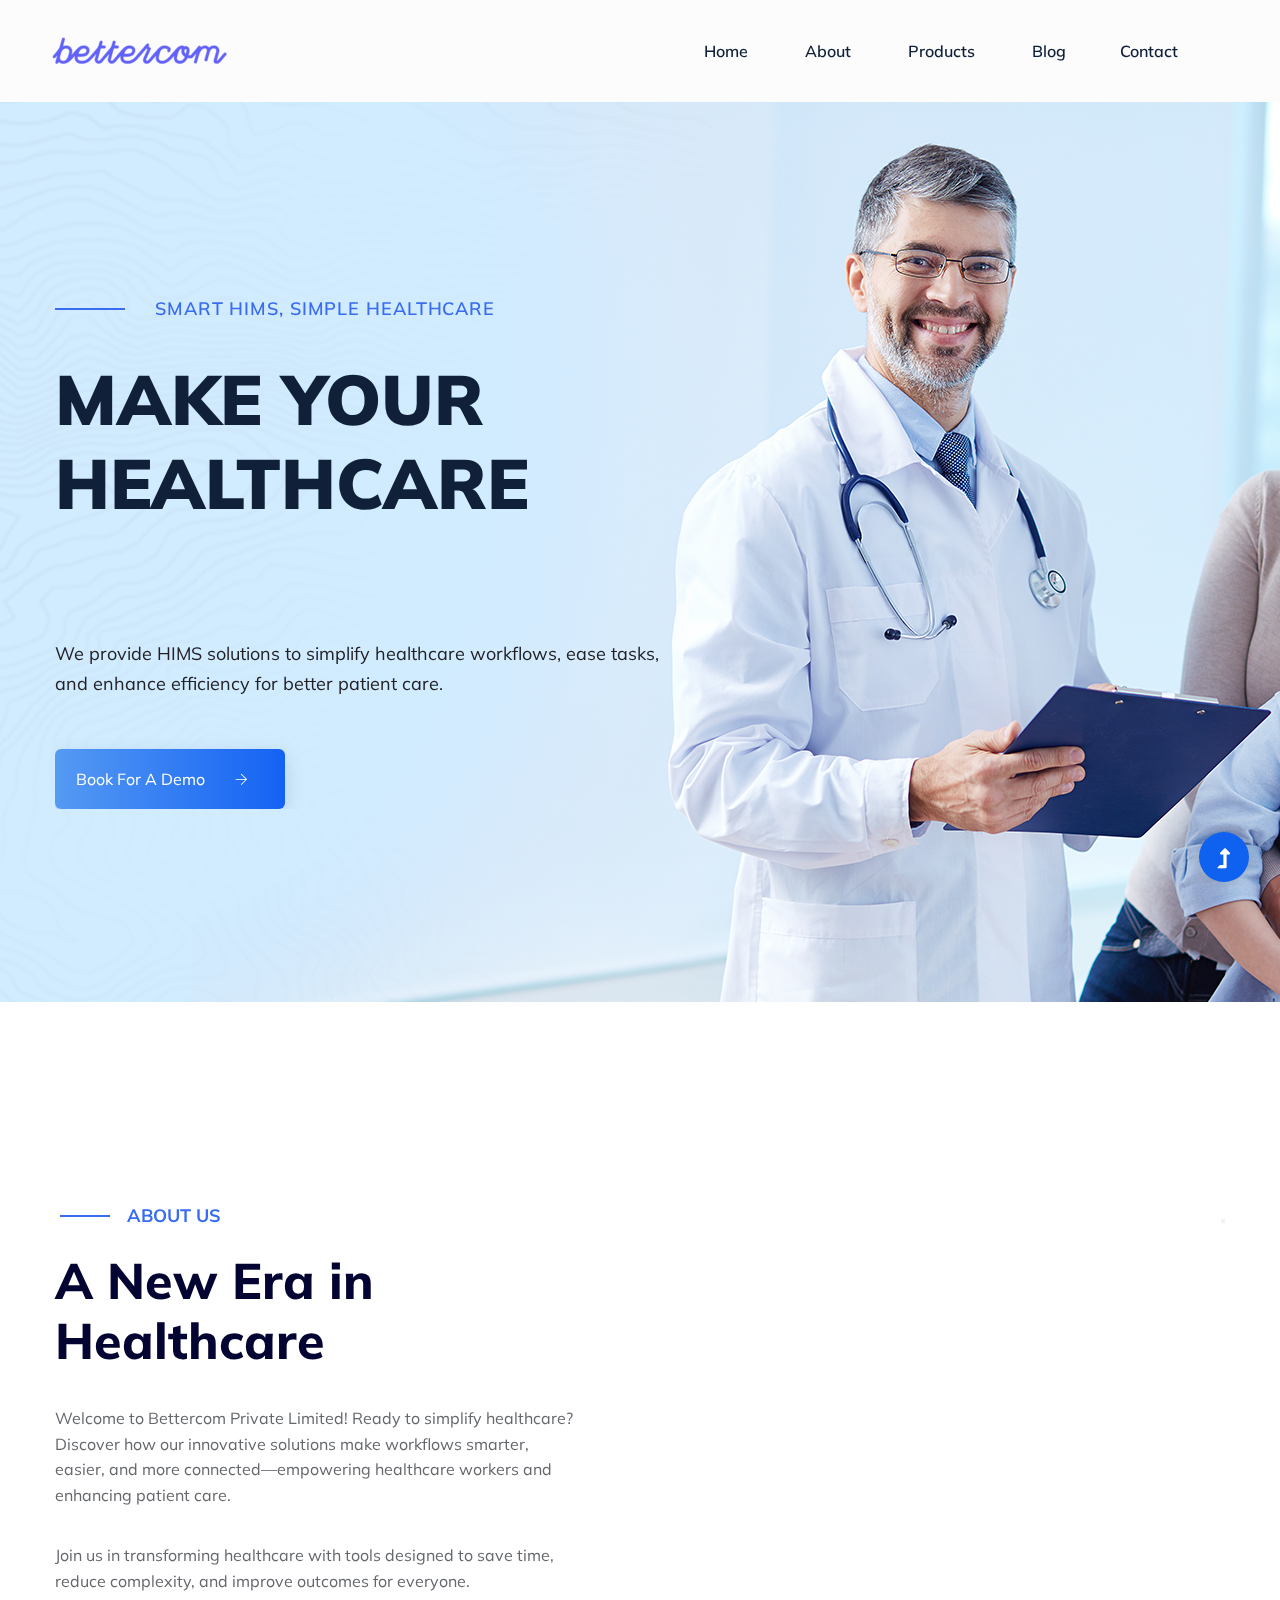
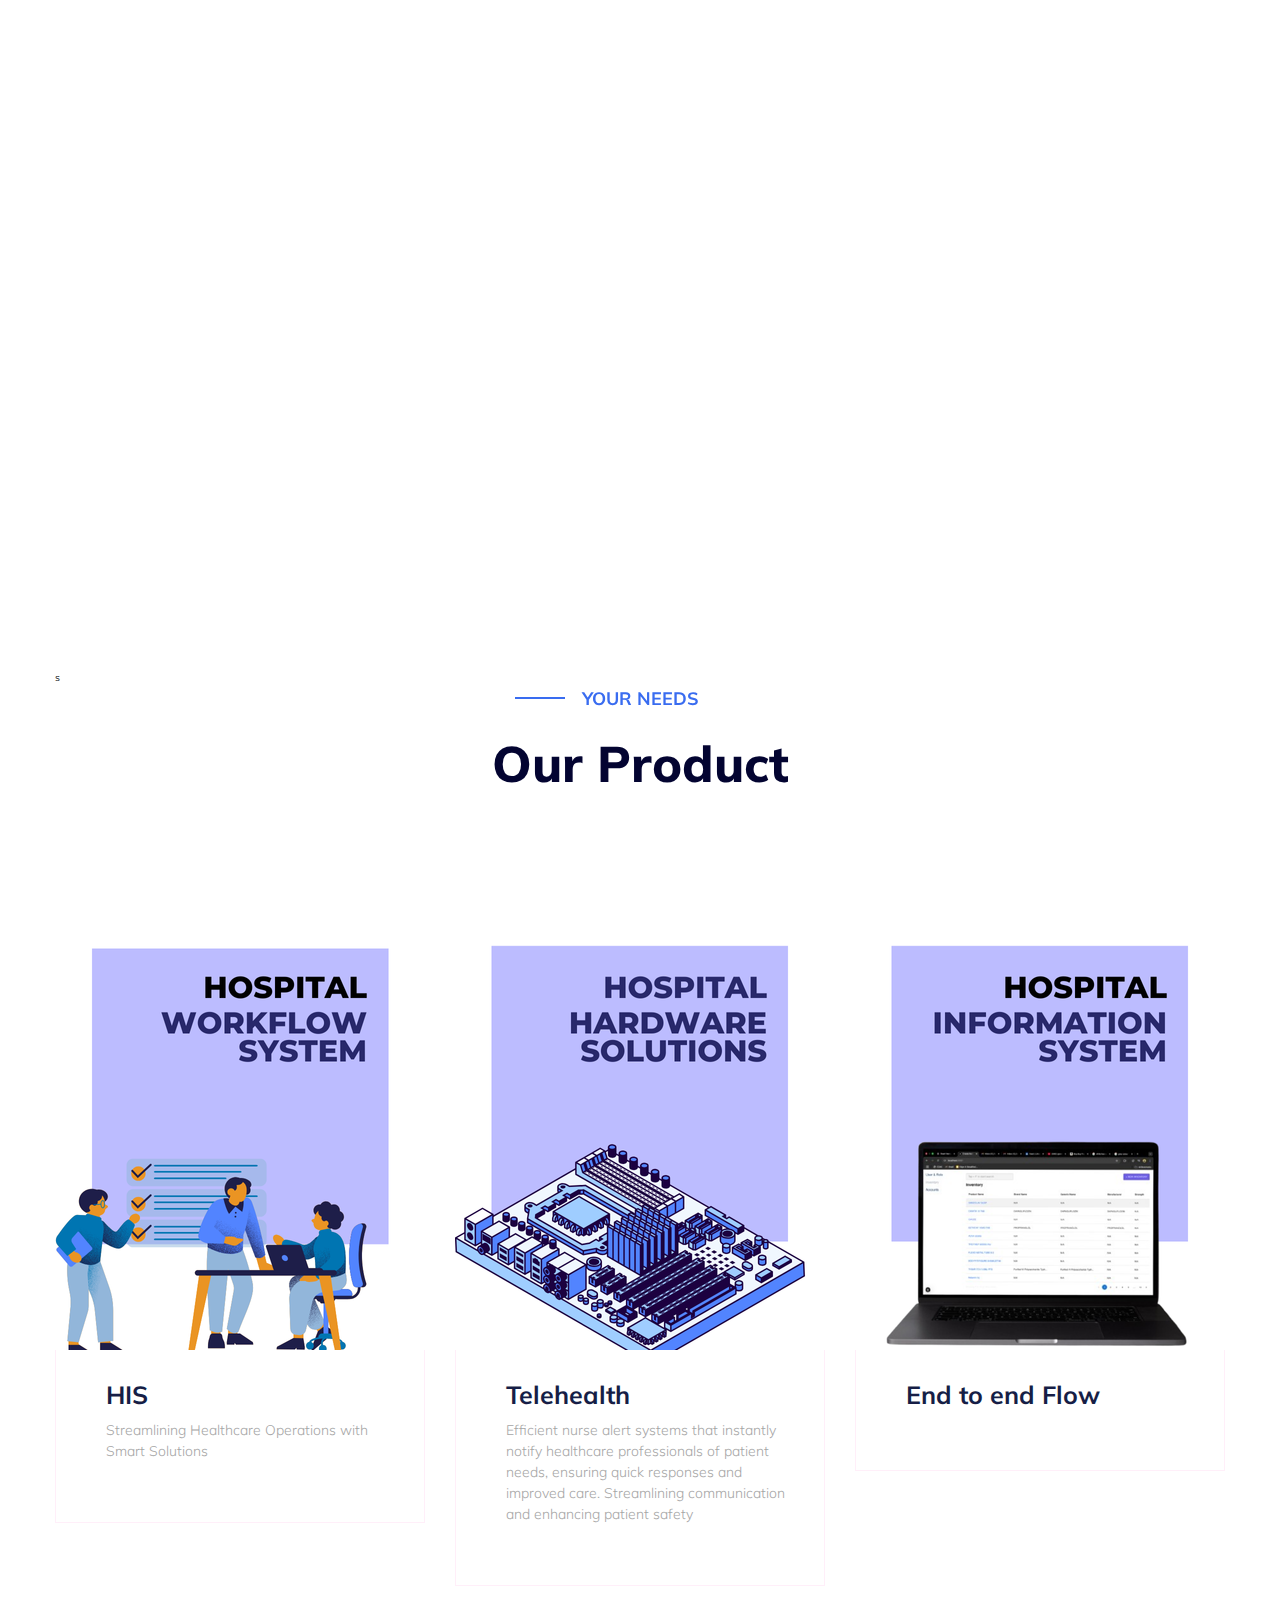
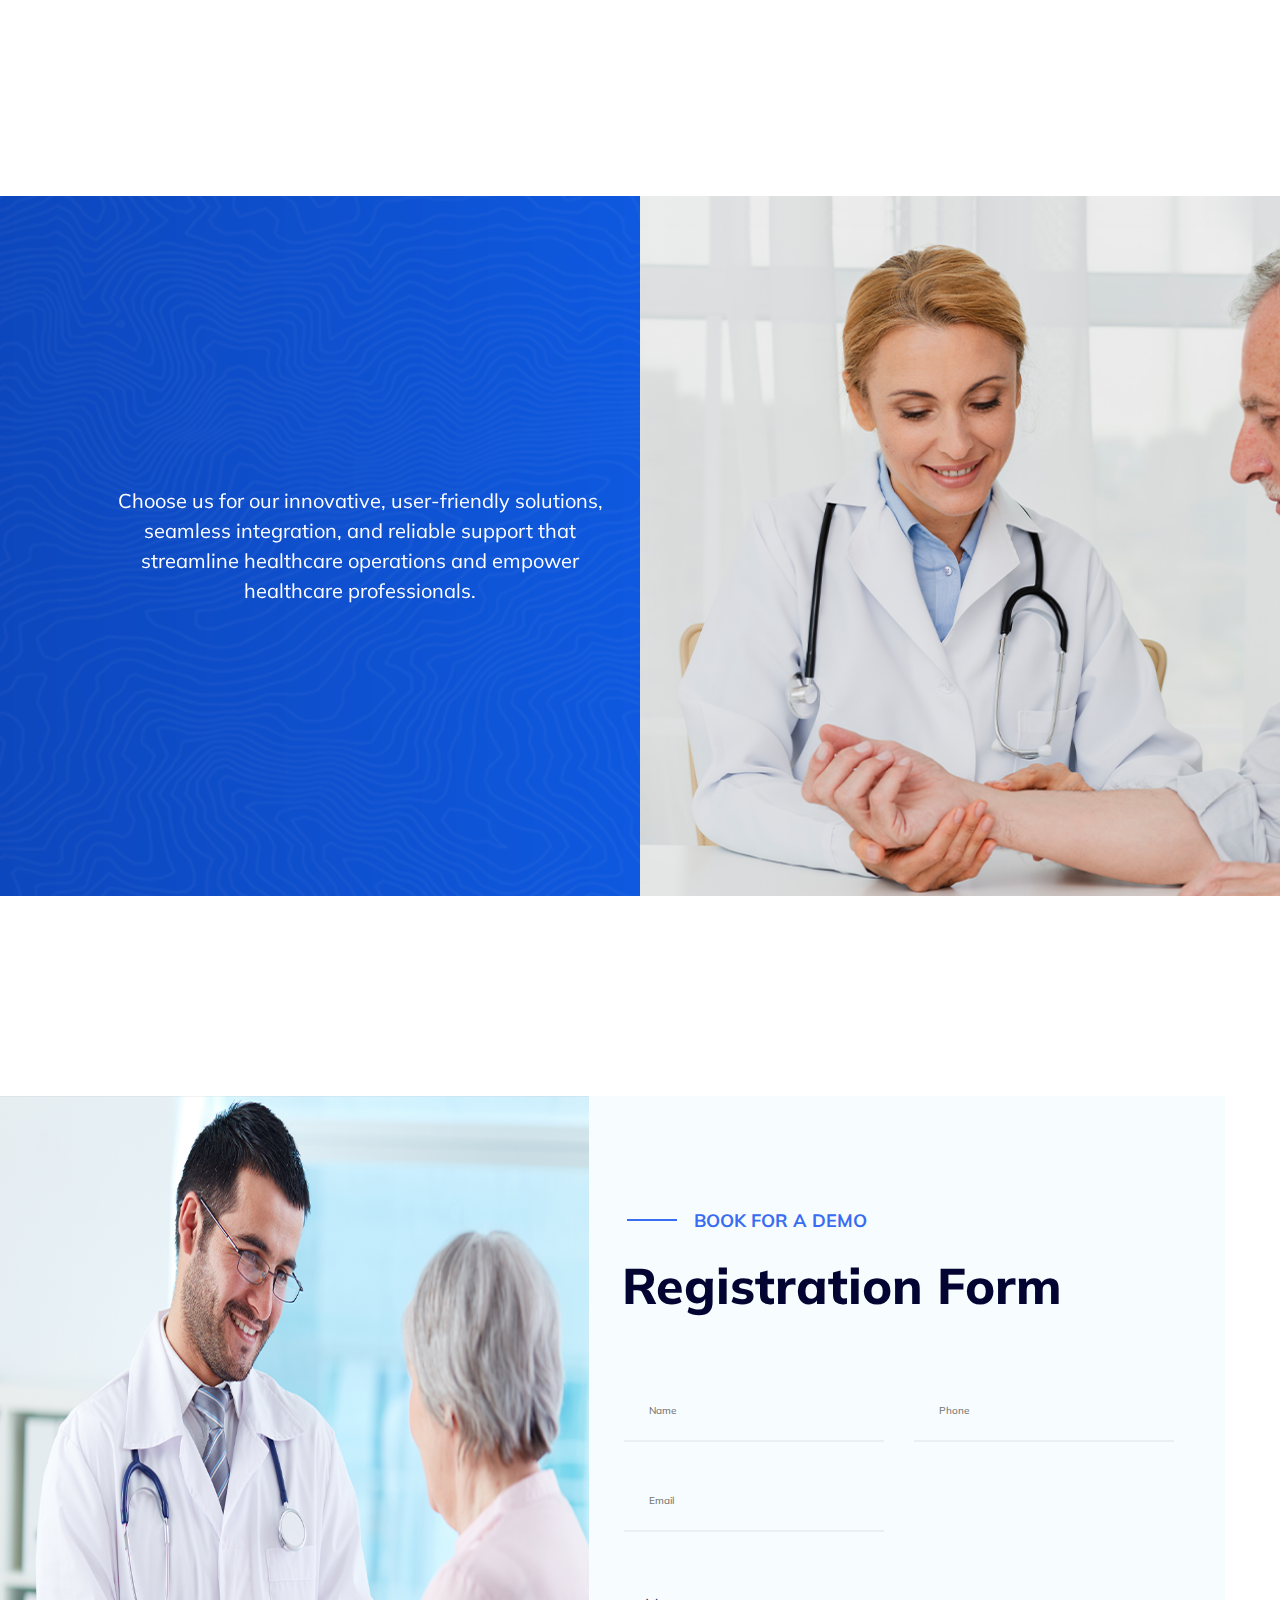
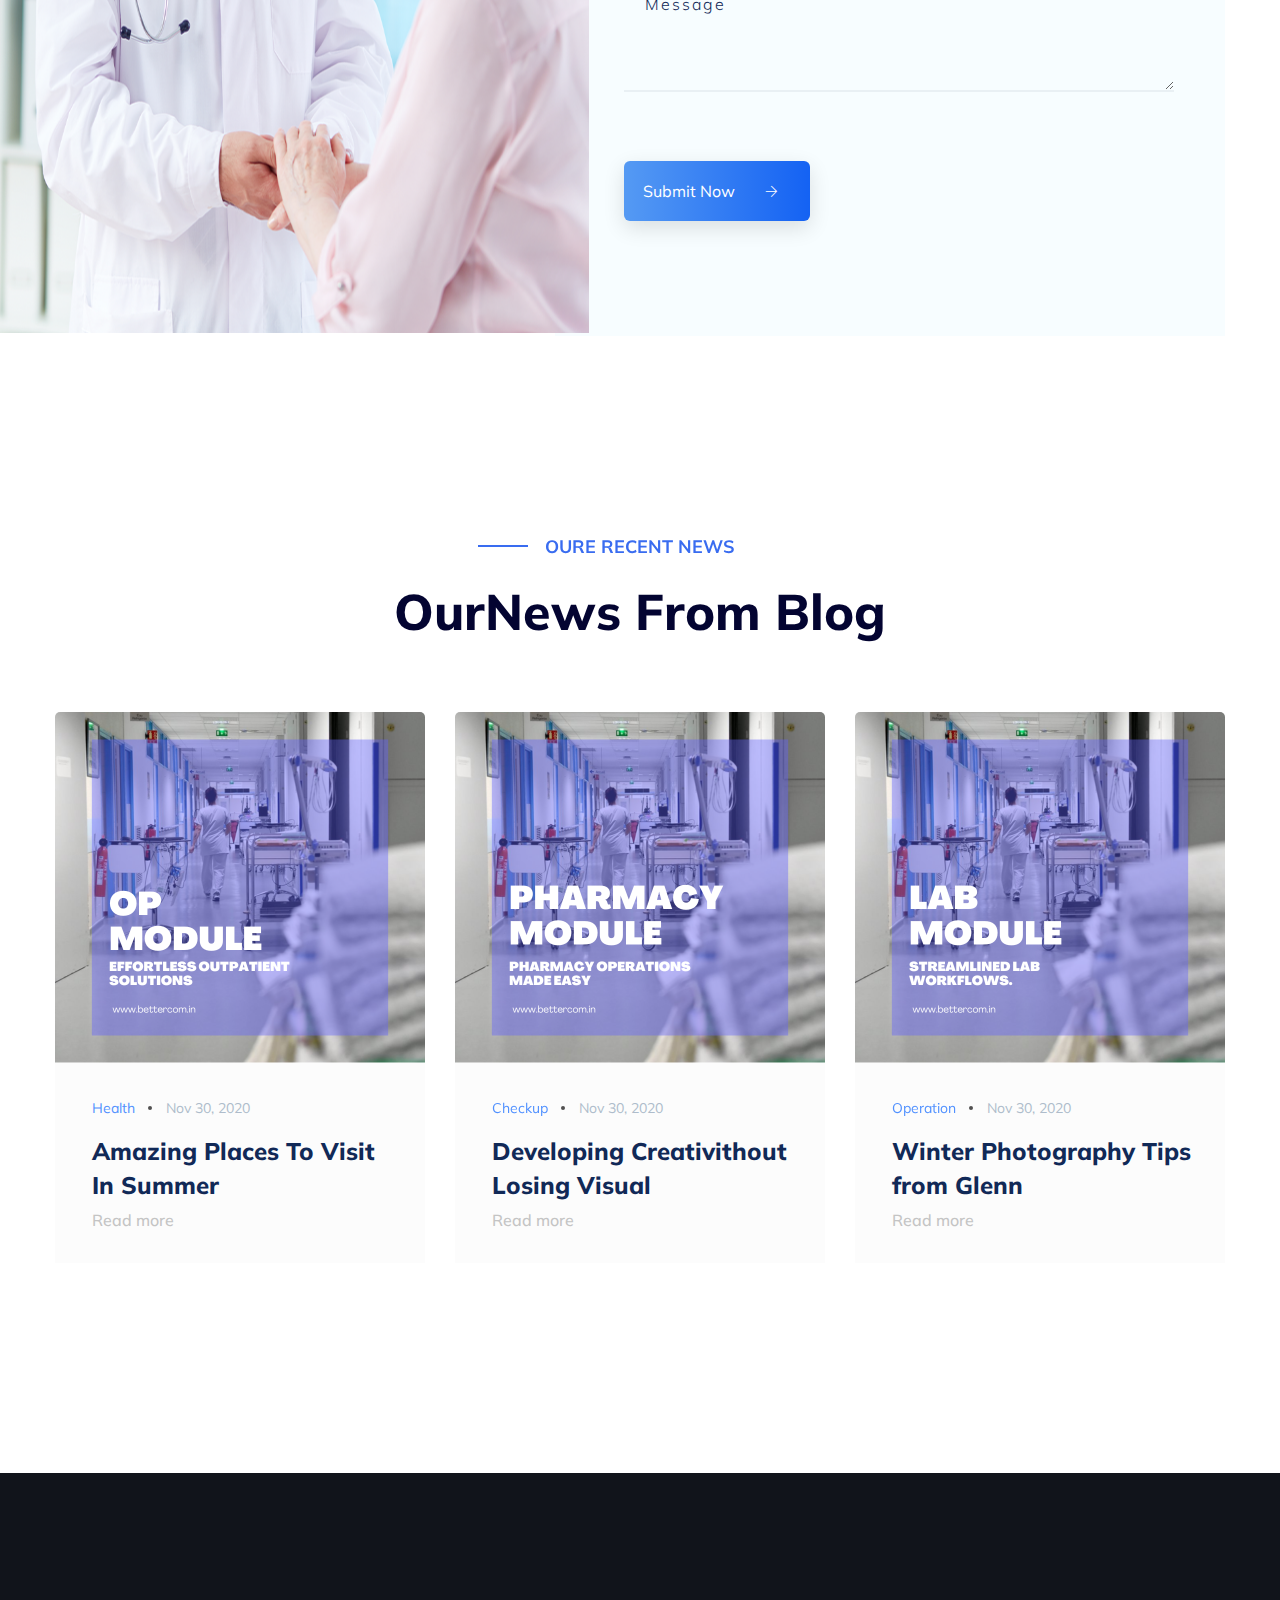
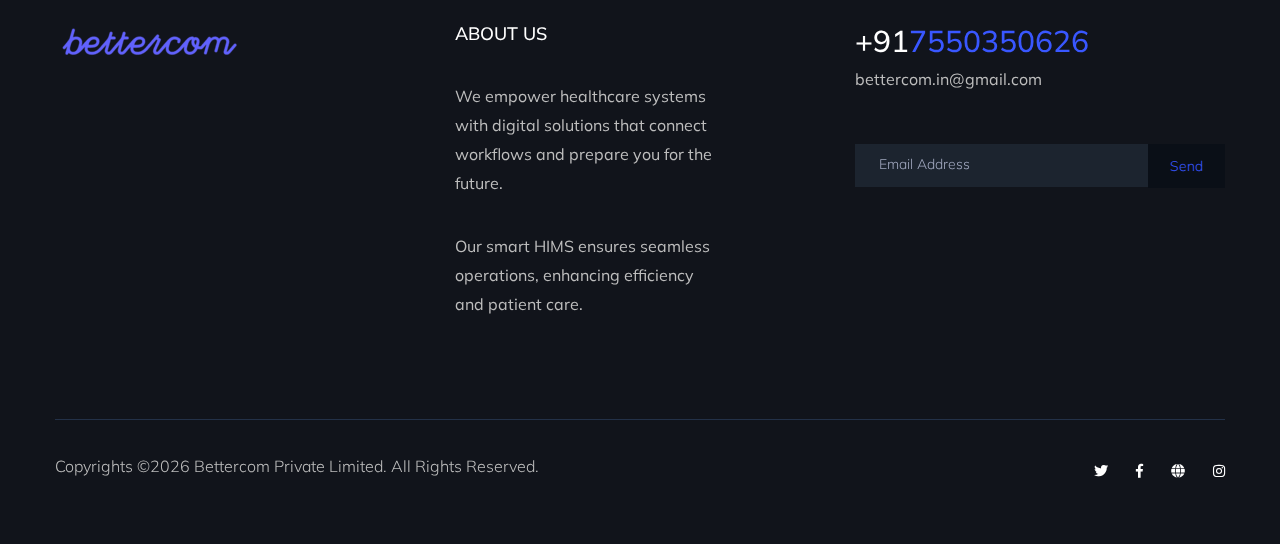
==== commit b9971c63: "feat: added responsive media queries for images in the About Us section" ====
--- a/index.html
+++ b/index.html
@@ -142,9 +142,6 @@
             <div class="col-lg-6 col-md-12">
                 <!-- about-img -->
                 <div class="about-img">
-                    <div class="about-font-img d-none d-lg-block">
-                        <img src="assets/img/gallery/about2.png" alt="">
-                    </div>
                     <div class="about-back-img">
                         <img src="assets/img/gallery/about1.gif" alt="">
                     </div>
--- a/assets/css/style.css
+++ b/assets/css/style.css
@@ -2466,70 +2466,75 @@
 .about-area .about-img {
   position: relative;
 }
+
 .about-area .about-img .about-font-img {
   position: absolute;
   z-index: 0;
   left: 0;
 }
+
+.about-area .about-img .about-back-img {
+  position: absolute;
+  top: 10px;
+  right: 0;
+  z-index: 0;
+}
+
+.about-area .about-img .about-back-img img {
+  border: 2px solid #f2f2f2;
+  height: auto;
+  width: 100%;
+  max-width: 750px;
+  max-height: 500px;
+}
+
+/* Larger screens (e.g., desktops) */
 @media only screen and (min-width: 992px) and (max-width: 1199px) {
   .about-area .about-img .about-font-img img {
     width: 106%;
   }
-}
-@media (max-width: 200px) {
-  .about-area .about-img .about-font-img img {
+
+  .about-area .about-img .about-back-img img {
+    max-width: 700px;
+    max-height: 450px;
+  }
+}
+
+/* Medium screens (e.g., tablets) */
+@media only screen and (max-width: 991px) {
+  .about-area .about-img .about-back-img img {
     width: 100%;
-  }
-}
-.about-area .about-img .about-back-img {
-  position: absolute;
-  top: 10px;
-  right: -20px;
-  z-index: 0;
-}
-@media only screen and (min-width: 150px) and (max-width: 200px) {
+    max-width: 650px;
+    max-height: 400px;
+  }
+
   .about-area .about-img .about-back-img {
-    right: -20px;
-  }
-}
-@media only screen and (min-width: 100px) and (max-width: 200px) {
+    right: -10px;
+  }
+}
+
+/* Small screens (e.g., mobile) */
+@media only screen and (max-width: 575px) {
+  .about-area .about-img .about-back-img img {
+    width: 100%;
+    max-width: 600px;
+    max-height: 350px;
+  }
+
   .about-area .about-img .about-back-img {
-    right: -100px;
-  }
-}
-.about-area .about-img .about-back-img img {
-  border: 2px solid #f2f2f2;
-  height: 350px;
-    width: 550px;
-}
-@media (max-width: 200px) {
+    top: 5px;
+    right: 0;
+  }
+}
+
+/* Extra small screens */
+@media (max-width: 375px) {
   .about-area .about-img .about-back-img img {
-    width: 45%;
-    height: 350px;
-    width: 550px;
-  }
-}
-@media only screen and (min-width: 76px) and (max-width: 1px) {
-  .about-area .about-img .about-back-img {
-    position: unset;
-    height: 350px;
-    width: 550px;
-  }
-}
-@media only screen and (min-width: 100px) and (max-width: 200px) {
-  .about-area .about-img .about-back-img {
-    position: unset;
-    height: 350px;
-    width: 550px;
-  }
-}
-@media (max-width: 200px) {
-  .about-area .about-img .about-back-img {
-    position: unset;height: 104px;
-    height: 500px;
-    width: 750px;
-  }
-}
+    max-width: 500px;
+    max-height: 300px;
+  }
+}
+
 @media (max-width: 575px) {
   .about-caption {
     margin-bottom: 35px;
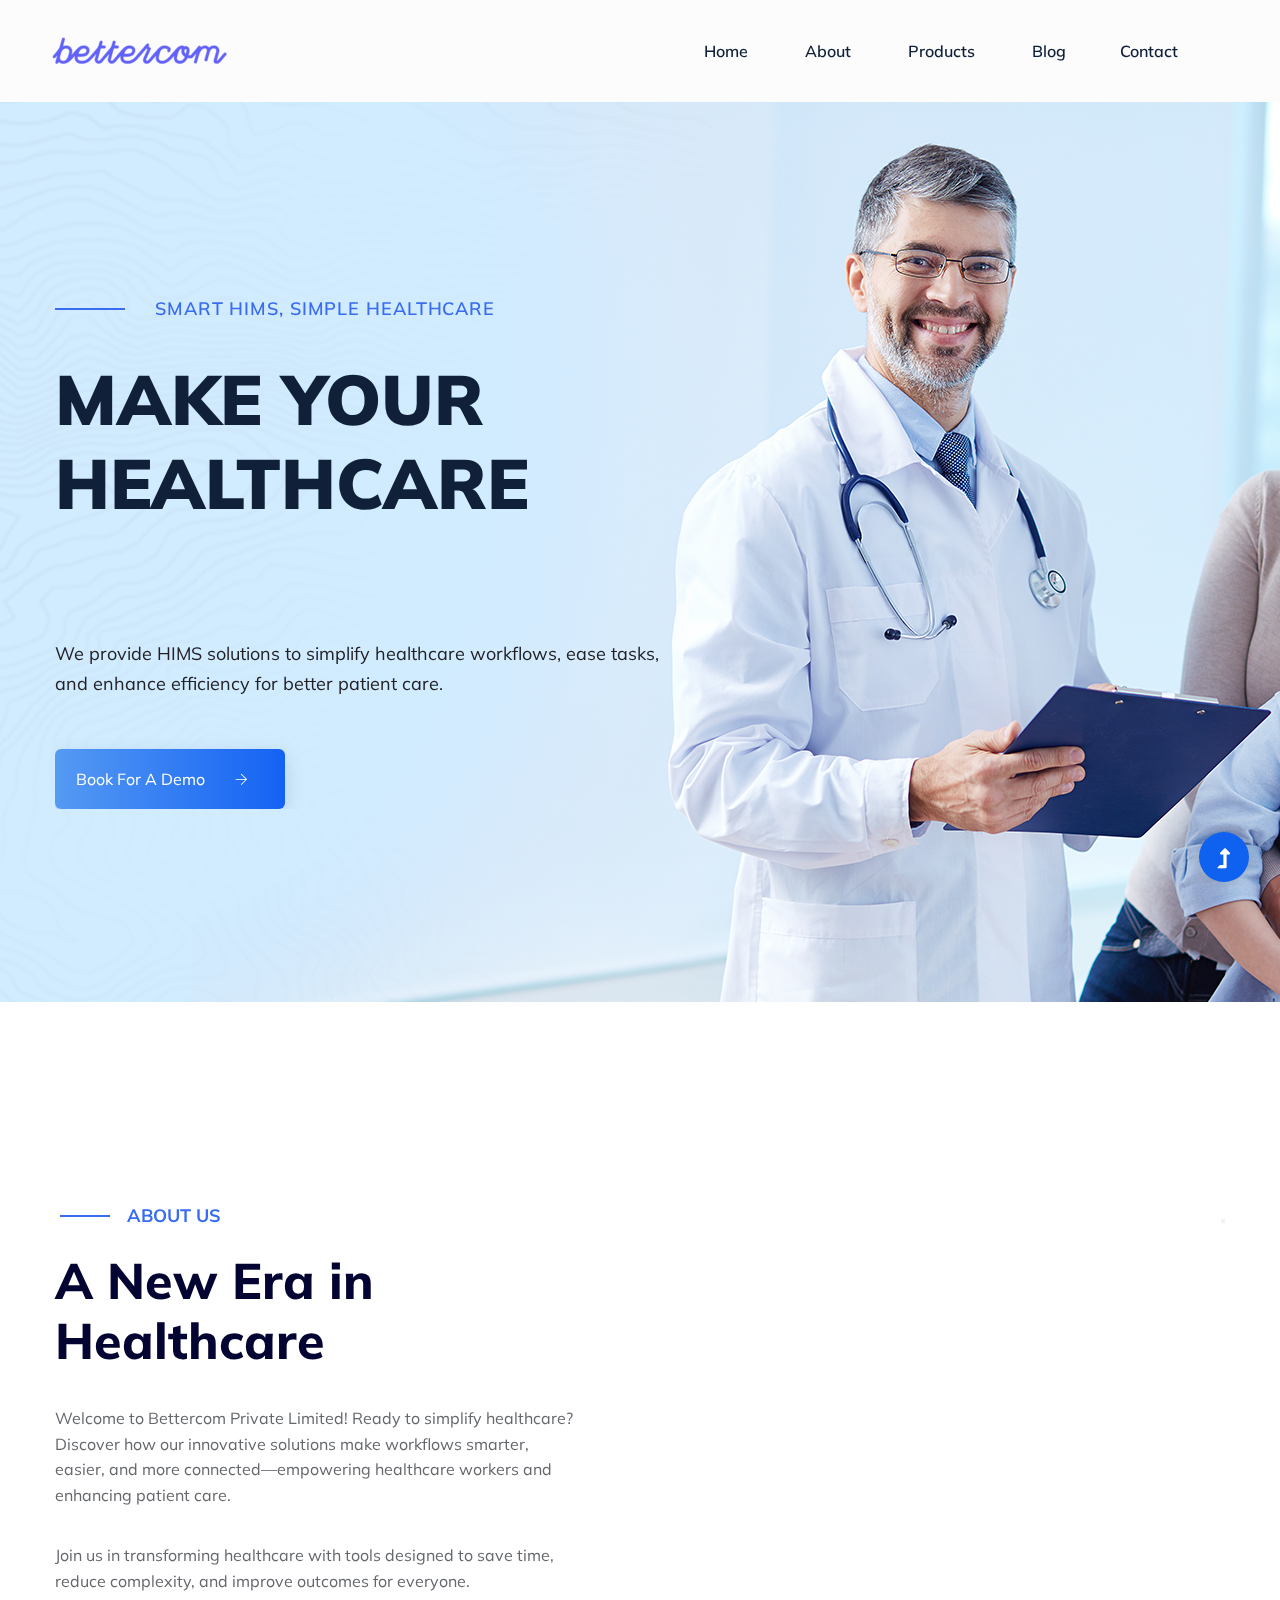
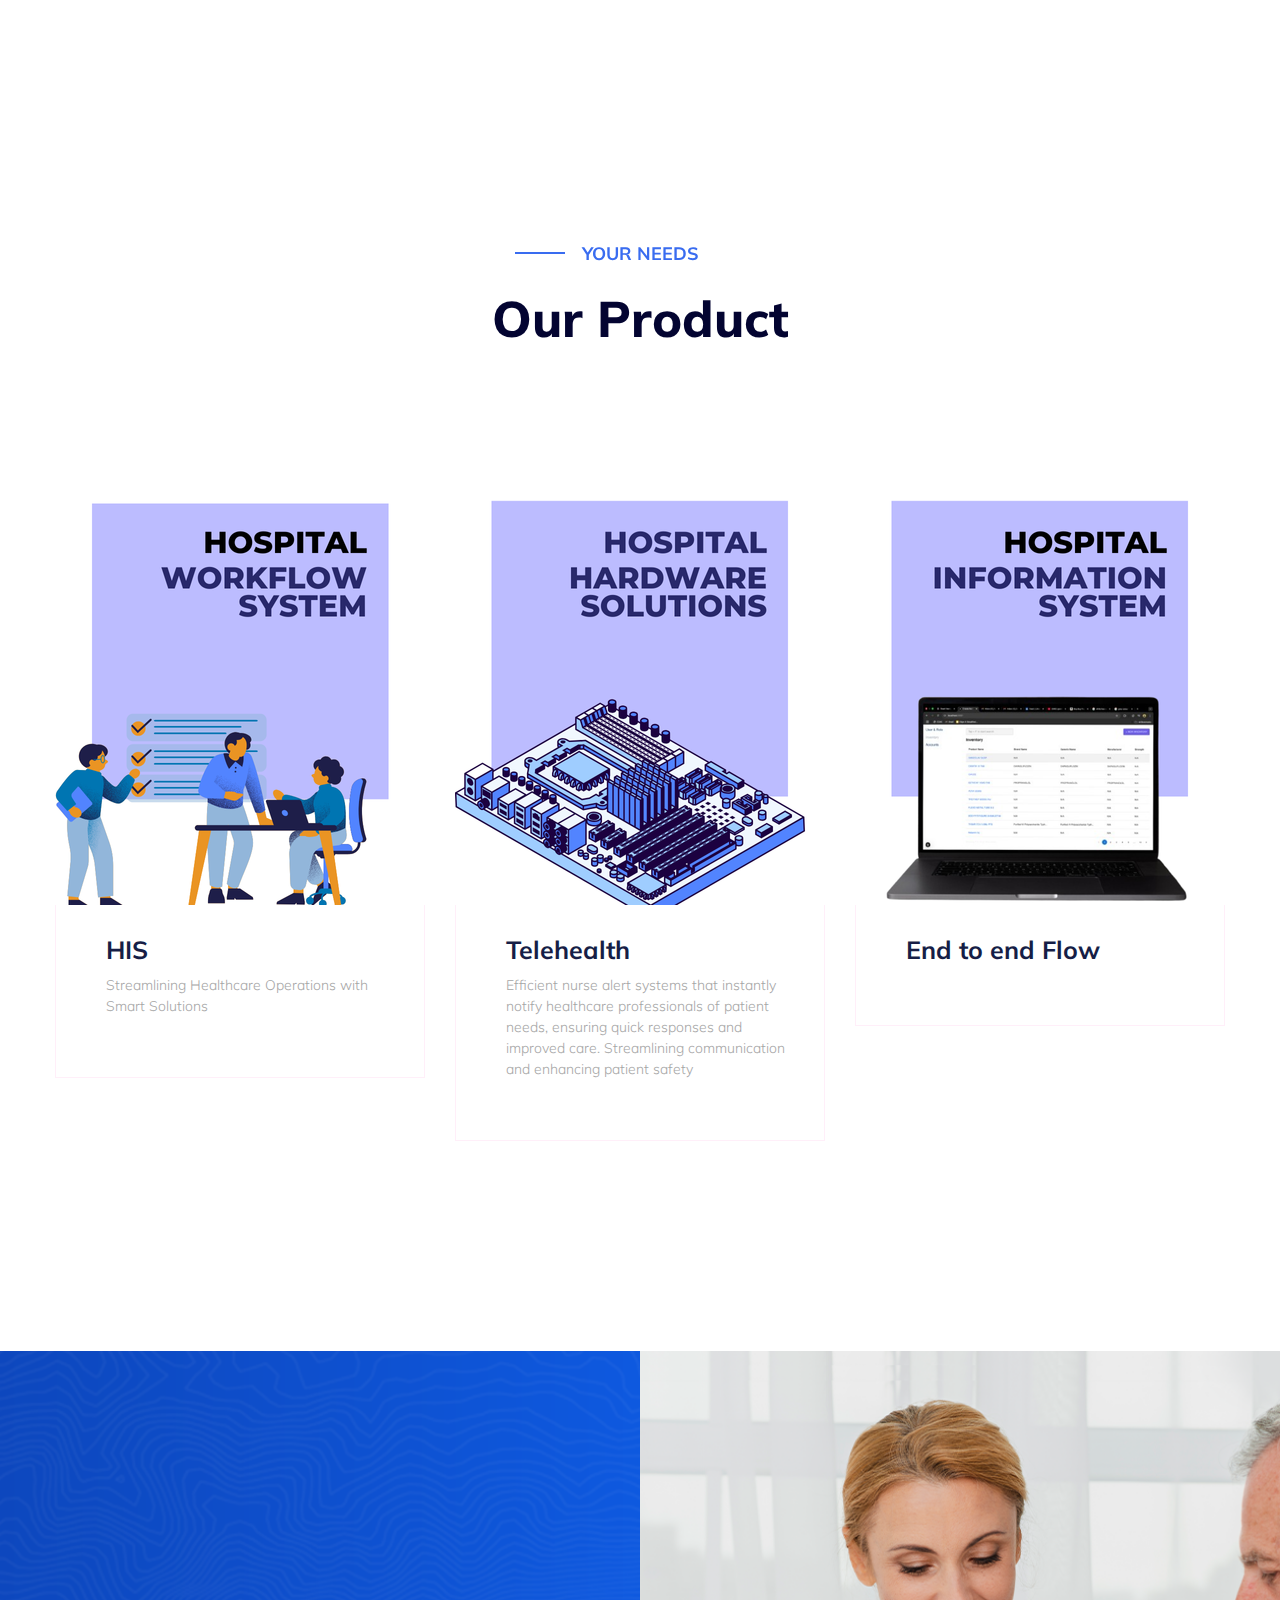
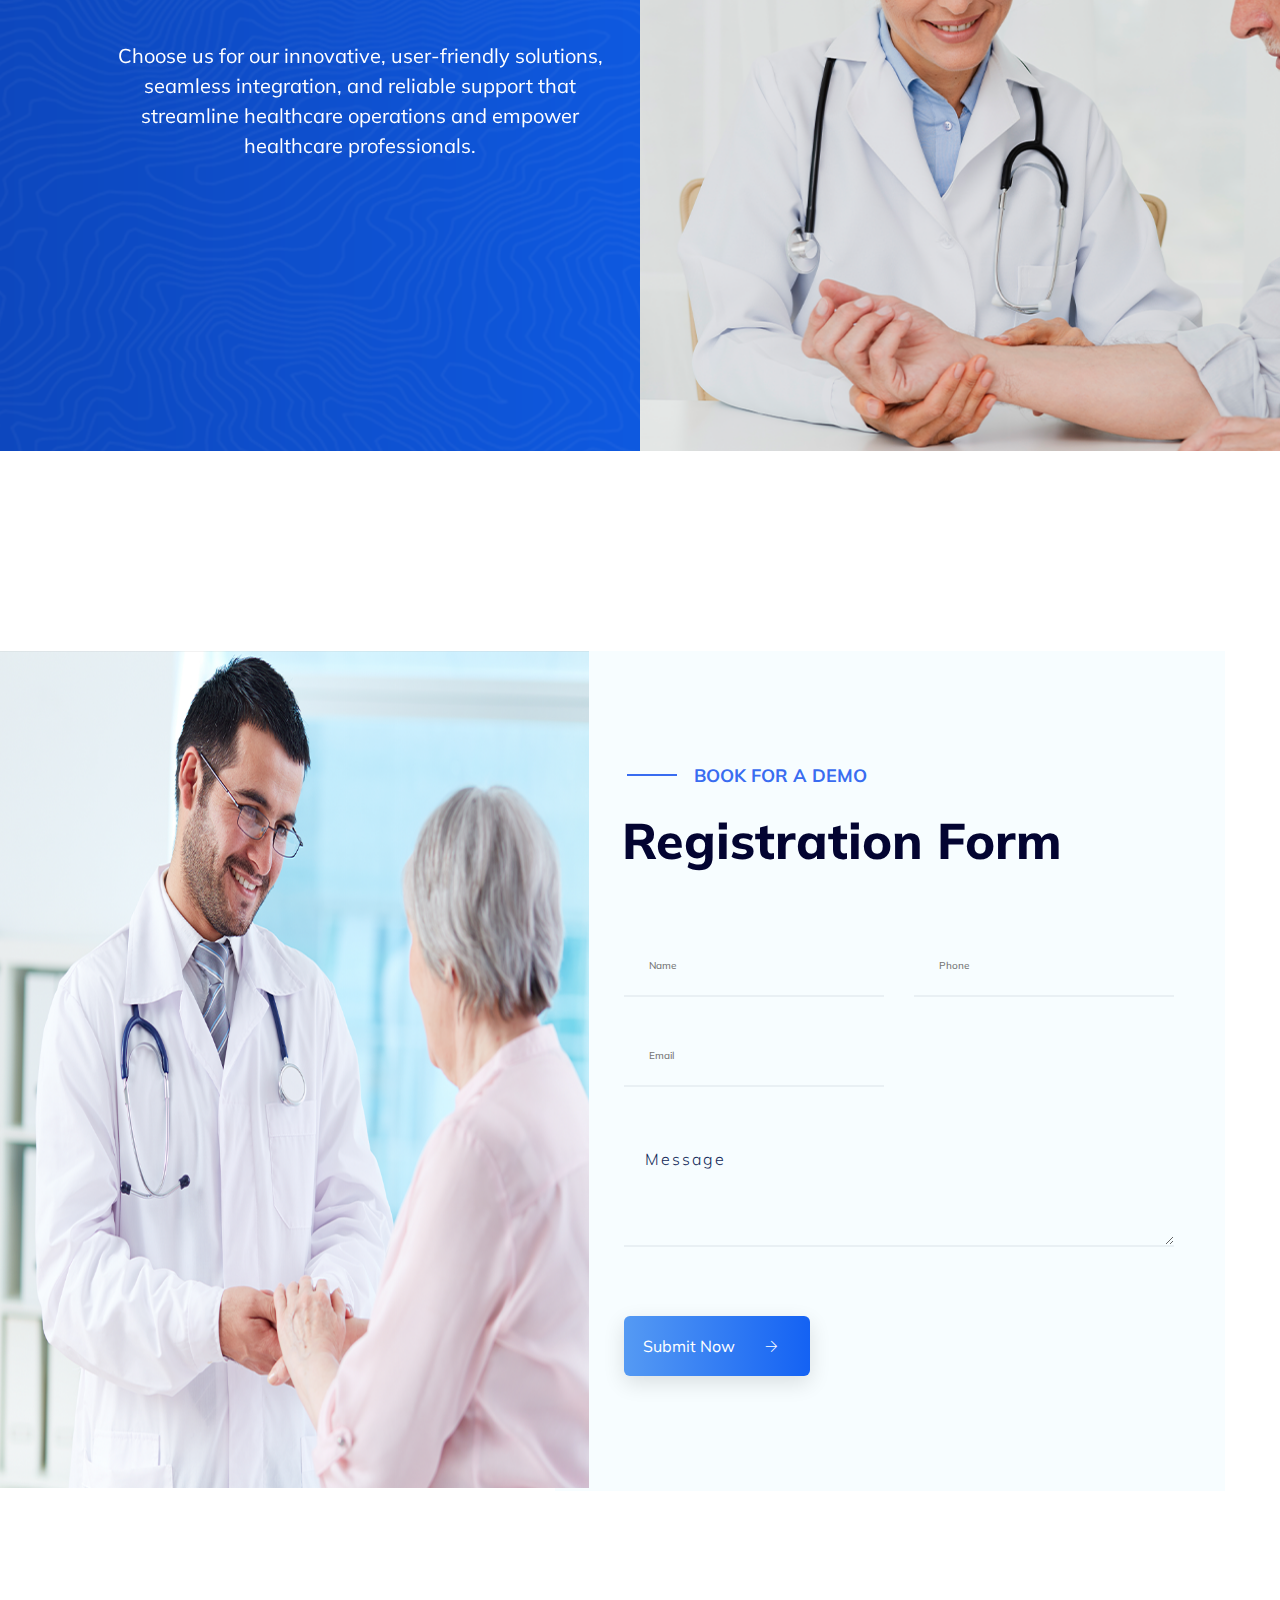
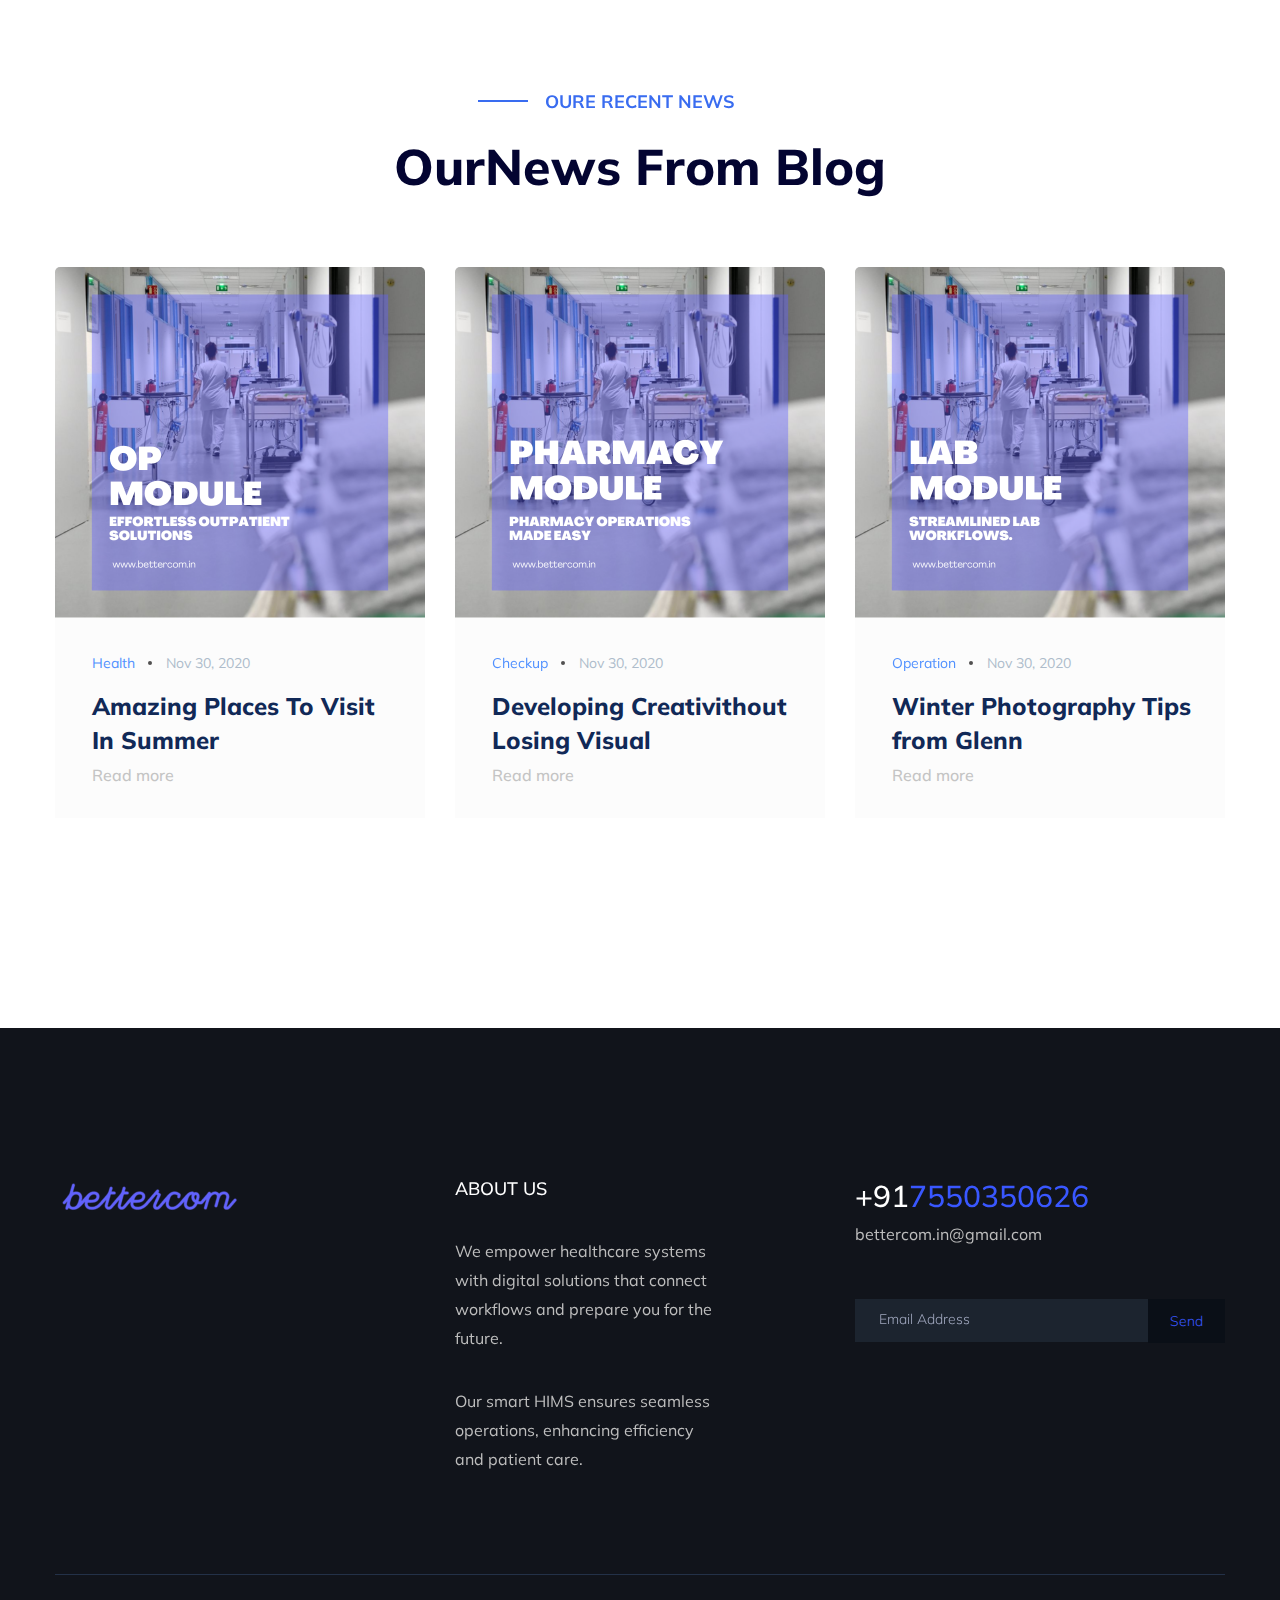
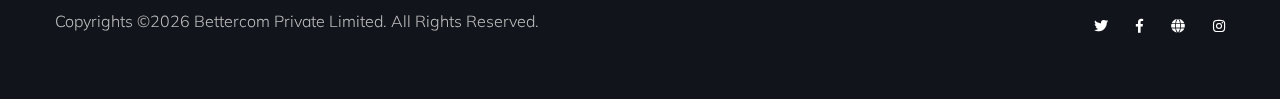
==== commit 00736179: "Fix: Set padding-top and padding-bottom to 0px for .section-padding30 on laptop screens (992px - 119" ====
--- a/index.html
+++ b/index.html
@@ -151,61 +151,89 @@
     </div>
 </div>
 <!-- About End -->
-<div style="margin-top: 230px;">
-     <!--? Product display starts -->
-     <div id="product">
-     <div class="team-area section-padding30">
-        <div class="container">s
-            <!-- Section Tittle -->
-            <div class="row justify-content-center">
-                <div class="col-lg-6">
-                    <div class="section-tittle text-center mb-100">
-                        <span>Your Needs</span>
-                        <h2>Our Product</h2>
-                    </div>
-                </div>
-            </div>
-            <div class="row">
-                <!-- single Tem -->
-                <div class="col-xl-4 col-lg-4 col-md-6 col-sm-">
-                    <div class="single-team mb-30">
-                        <div class="team-img">
-                            <img src="assets/img/gallery/team2.png" alt="">
-                        </div>
-                        <div class="team-caption">
-                            <h3><a href="#">HIS</a></h3>
-                            <span>Streamlining Healthcare Operations with Smart Solutions</span>
-                        </div>
-                    </div>
-                </div>
-                <div class="col-xl-4 col-lg-4 col-md-6 col-sm-">
-                    <div class="single-team mb-30">
-                        <div class="team-img">
-                            <img src="assets/img/gallery/team3.png" alt="">
-                        </div>
-                        <div class="team-caption">
-                            <h3><a href="#">Telehealth</a></h3>
-                            <span>Efficient nurse alert systems that instantly notify healthcare professionals of patient needs, ensuring quick responses and improved care. Streamlining communication and enhancing patient safety</span>
-                        </div>
-                    </div>
-                </div>
-                <div class="col-xl-4 col-lg-4 col-md-6 col-sm-">
-                    <div class="single-team mb-30">
-                        <div class="team-img">
-                            <img src="assets/img/gallery/team1.png" alt="">
-                        </div>
-                        <div class="team-caption">
-                            <h3><a href="#">End to end Flow</a></h3>
-                            <span></span>
-                        </div>
-                    </div>
-                </div>
-            </div>
-        </div>
-    </div>
-    </div>
-</div>
+
     <!-- Product display ends -->
+    <div style="margin-top: 0;">
+        <!--? Product display starts -->
+        <div id="product">
+            <div class="team-area section-padding30">
+                <div class="container">
+                    <!-- Section Title -->
+                    <div class="row justify-content-center">
+                        <div class="col-lg-6">
+                            <div class="section-tittle text-center mb-100">
+                                <span>Your Needs</span>
+                                <h2>Our Product</h2>
+                            </div>
+                        </div>
+                    </div>
+                    <div class="row">
+                        <!-- single Team -->
+                        <div class="col-xl-4 col-lg-4 col-md-6 col-sm-">
+                            <div class="single-team mb-30">
+                                <div class="team-img">
+                                    <img src="assets/img/gallery/team2.png" alt="">
+                                </div>
+                                <div class="team-caption">
+                                    <h3><a href="#">HIS</a></h3>
+                                    <span>Streamlining Healthcare Operations with Smart Solutions</span>
+                                </div>
+                            </div>
+                        </div>
+                        <div class="col-xl-4 col-lg-4 col-md-6 col-sm-">
+                            <div class="single-team mb-30">
+                                <div class="team-img">
+                                    <img src="assets/img/gallery/team3.png" alt="">
+                                </div>
+                                <div class="team-caption">
+                                    <h3><a href="#">Telehealth</a></h3>
+                                    <span>Efficient nurse alert systems that instantly notify healthcare professionals of patient needs, ensuring quick responses and improved care. Streamlining communication and enhancing patient safety</span>
+                                </div>
+                            </div>
+                        </div>
+                        <div class="col-xl-4 col-lg-4 col-md-6 col-sm-">
+                            <div class="single-team mb-30">
+                                <div class="team-img">
+                                    <img src="assets/img/gallery/team1.png" alt="">
+                                </div>
+                                <div class="team-caption">
+                                    <h3><a href="#">End to end Flow</a></h3>
+                                    <span></span>
+                                </div>
+                            </div>
+                        </div>
+                    </div>
+                </div>
+            </div>
+        </div>
+    </div>
+    
+    <!-- Add the media query for phones and tablets -->
+    <style>
+        @media only screen and (max-width: 991px) {
+            /* For tablets and phones */
+            #product {
+                margin-top: 230px;
+            }
+        }
+
+        @media only screen and (max-width: 575px) {
+    /* For phones */
+    #product {
+        margin-top: 120px; /* Reduced margin for phones */
+    }
+}
+
+@media only screen and (min-width: 992px) and (max-width: 1199px) {
+    /* For laptop view */
+    .section-padding30 {
+        padding-top: 0px !important;
+        padding-bottom: 0px !important;
+    }
+}
+
+    </style>
+    
 
     <!--? All startups Start -->
     <div class="all-starups-area testimonial-area fix">
--- a/assets/css/style.css
+++ b/assets/css/style.css
@@ -1684,7 +1684,7 @@
 @media only screen and (min-width: 1200px) and (max-width: 1600px) {
   .section-padding2 {
     padding-top: 200px;
-    padding-bottom: 200px;
+    padding-bottom: 0px;
   }
 }
 @media only screen and (min-width: 992px) and (max-width: 1199px) {
@@ -2482,14 +2482,14 @@
 
 .about-area .about-img .about-back-img img {
   border: 2px solid #f2f2f2;
+  width: 100%;
   height: auto;
-  width: 100%;
   max-width: 750px;
   max-height: 500px;
 }
 
 /* Larger screens (e.g., desktops) */
-@media only screen and (min-width: 992px) and (max-width: 1199px) {
+@media only screen and (min-width: 992px) {
   .about-area .about-img .about-font-img img {
     width: 106%;
   }
@@ -2503,7 +2503,6 @@
 /* Medium screens (e.g., tablets) */
 @media only screen and (max-width: 991px) {
   .about-area .about-img .about-back-img img {
-    width: 100%;
     max-width: 650px;
     max-height: 400px;
   }
@@ -2516,7 +2515,6 @@
 /* Small screens (e.g., mobile) */
 @media only screen and (max-width: 575px) {
   .about-area .about-img .about-back-img img {
-    width: 100%;
     max-width: 600px;
     max-height: 350px;
   }
@@ -2527,11 +2525,16 @@
   }
 }
 
-/* Extra small screens */
+/* Extra small screens (e.g., very small mobile) */
 @media (max-width: 375px) {
   .about-area .about-img .about-back-img img {
     max-width: 500px;
     max-height: 300px;
+  }
+
+  .about-area .about-img .about-back-img {
+    top: 0;
+    right: 0;
   }
 }
 
@@ -3302,6 +3305,11 @@
 .team-area .single-team .team-caption:hover .team-social a {
   color: #fff;
   border: 1px solid #fff;
+}
+.team-area .section-padding {
+  padding-top: 0px;
+  padding-bottom: 0px;
+  margin-top: 0px;
 }
 .single-team:hover .team-img img {
   transform: scale(1.05);
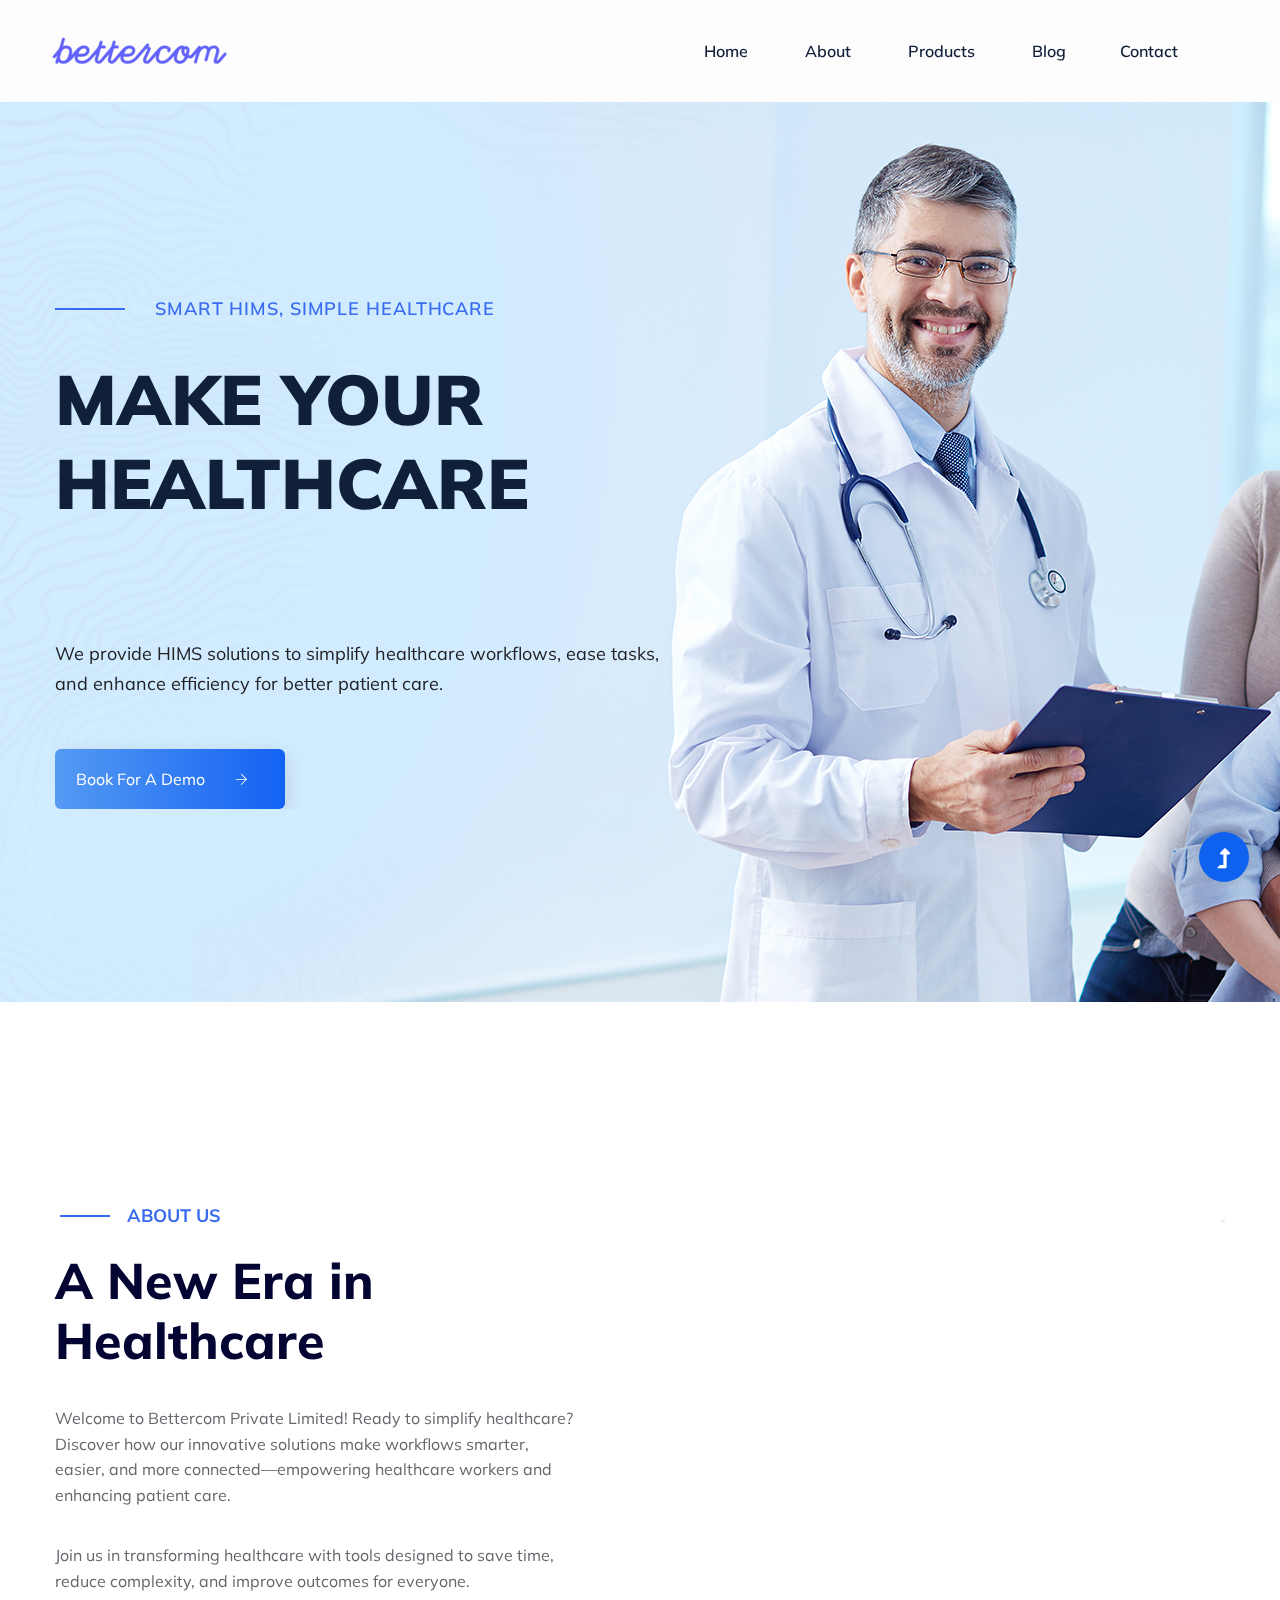
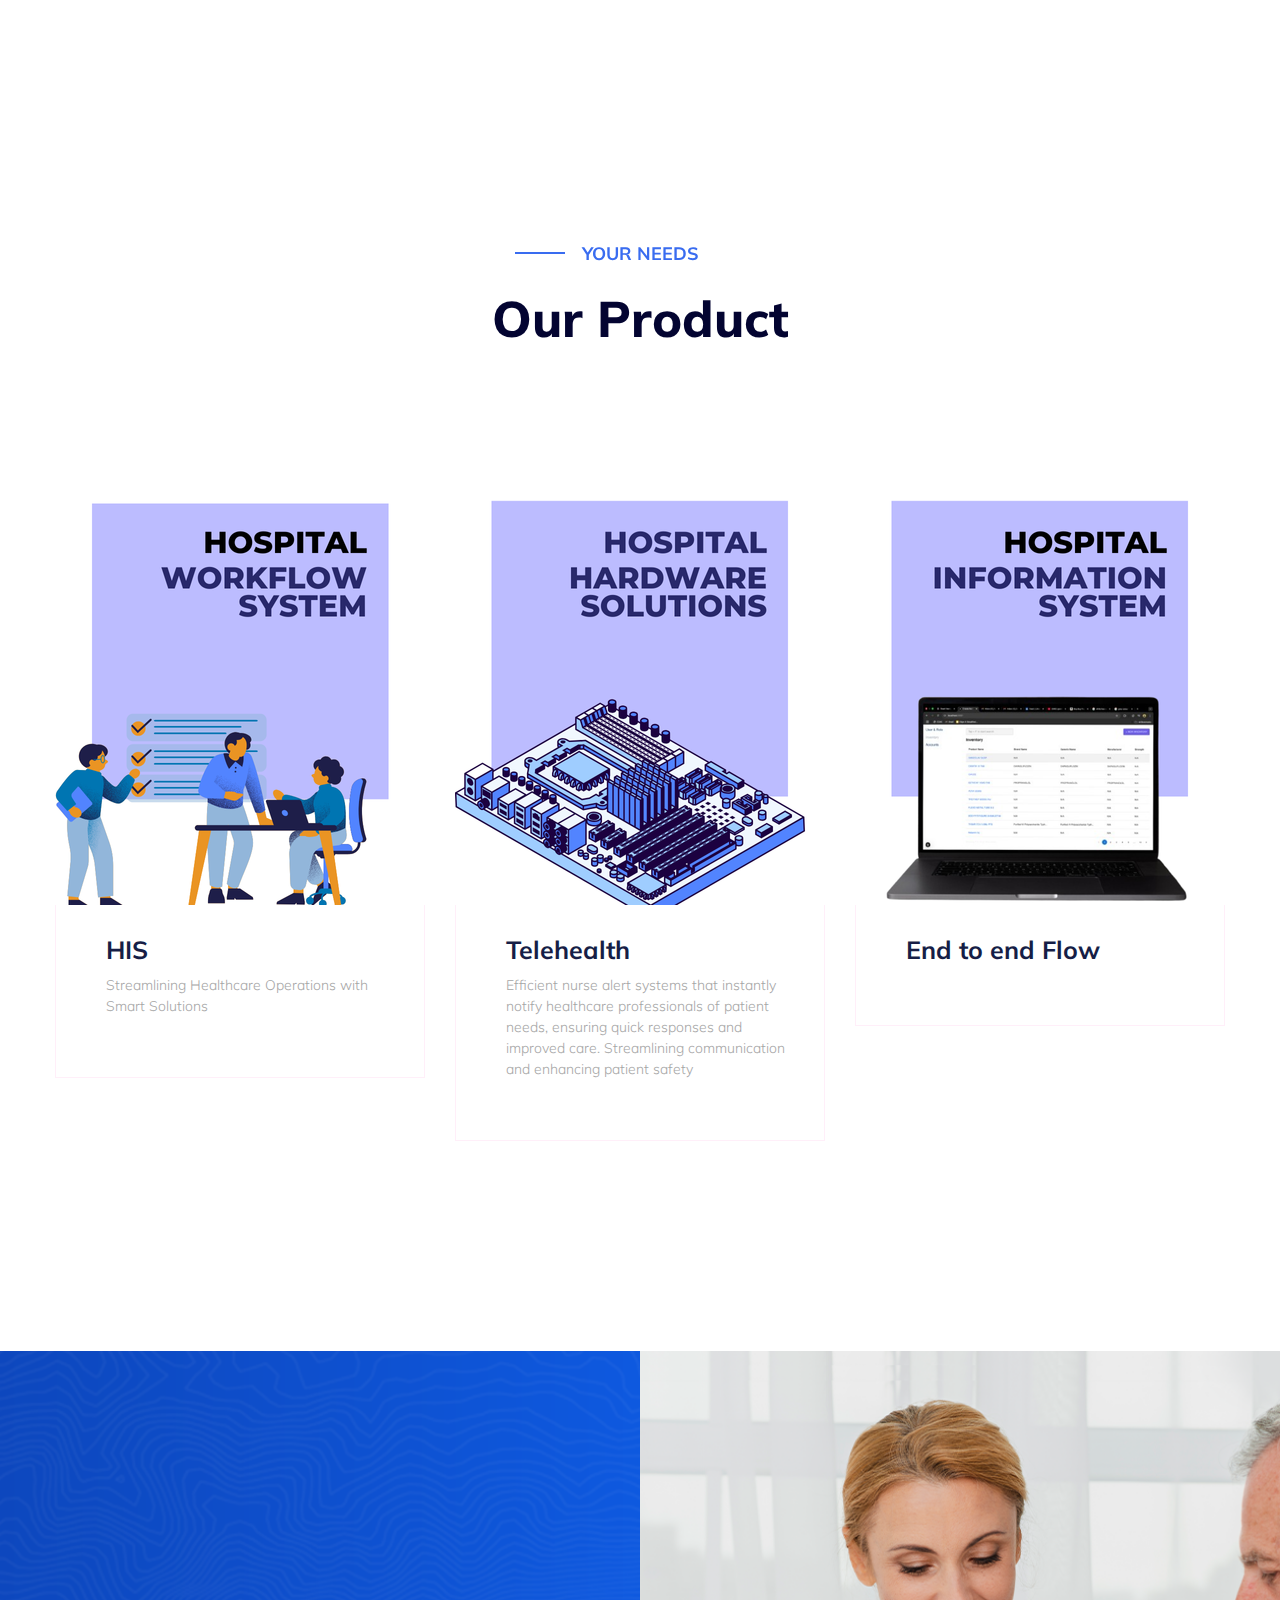
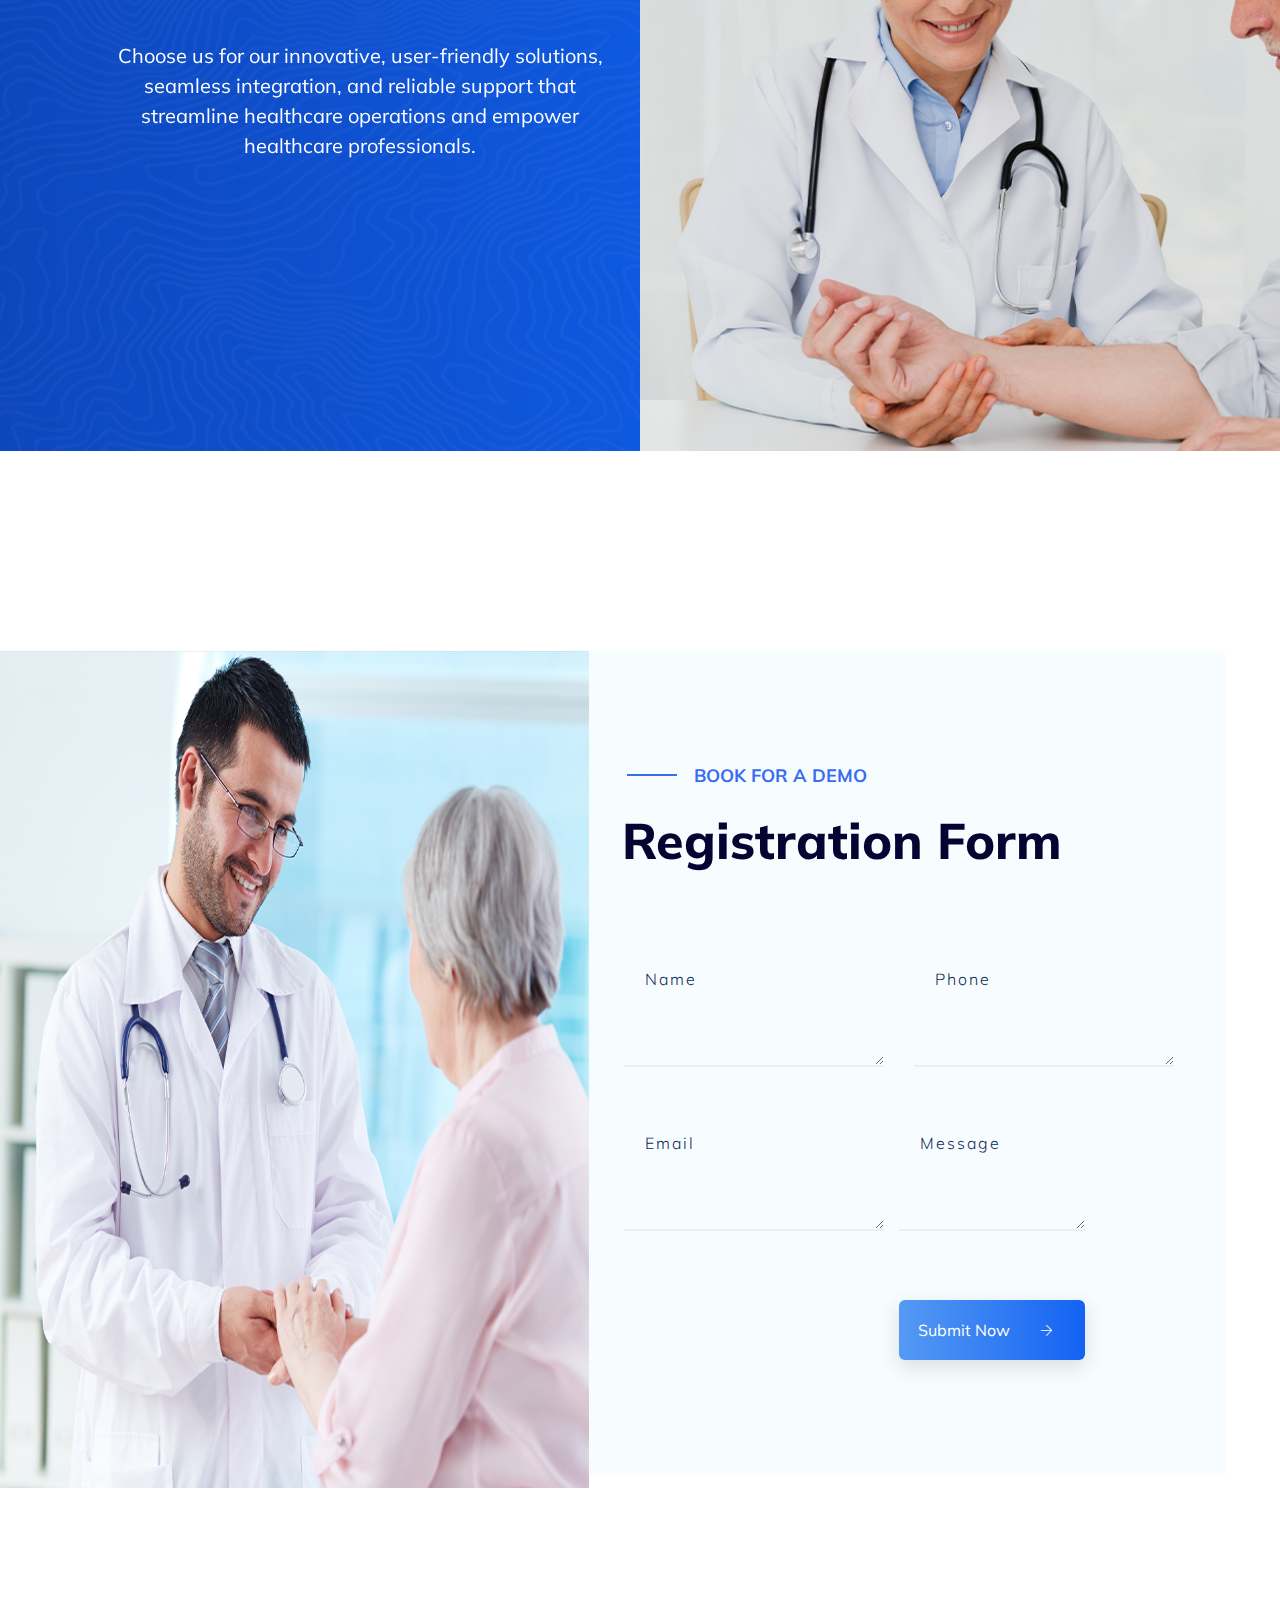
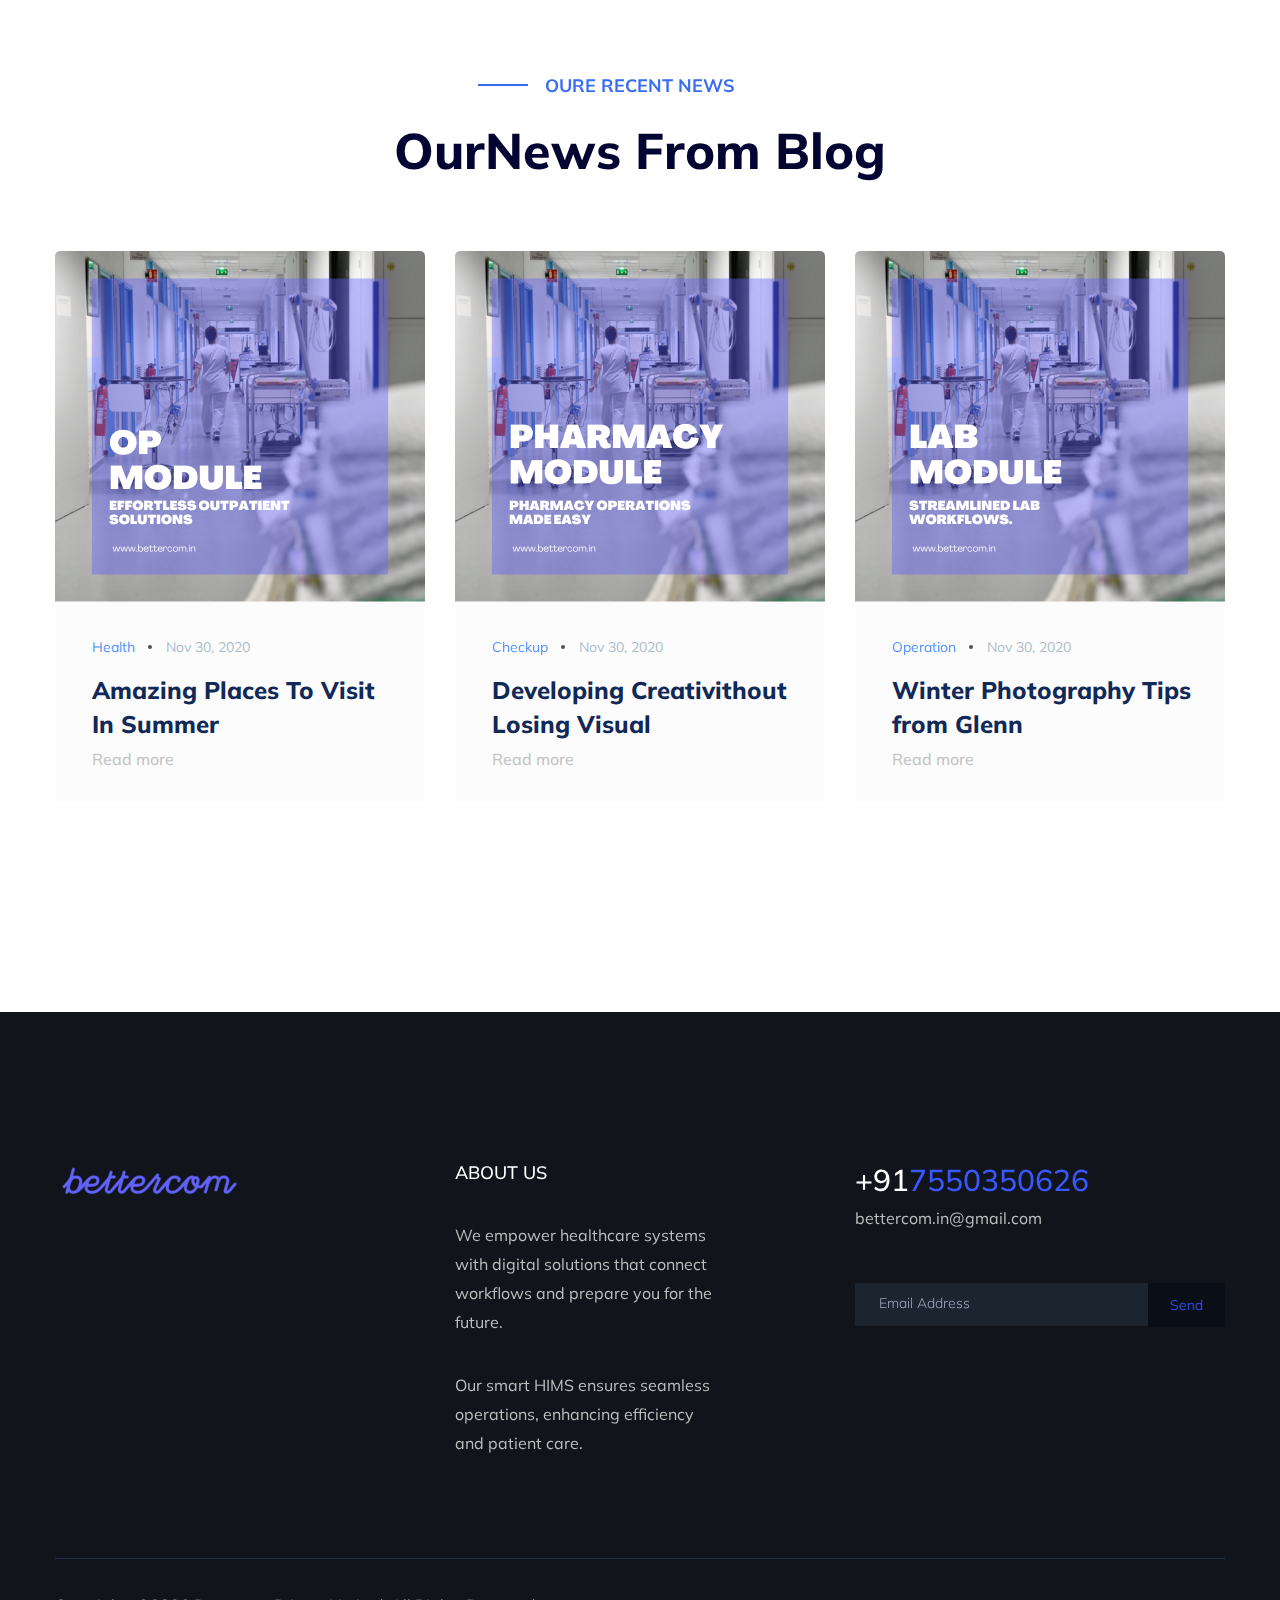
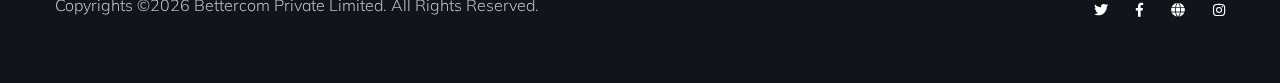
==== commit 87584a71: "Updated text styles and alignment for the appointment page" ====
--- a/index.html
+++ b/index.html
@@ -283,20 +283,20 @@
                             <div class="row">
                                 <div class="col-lg-6 col-md-6">
                                     <div class="form-box user-icon mb-30">
-                                        <input type="text" name="name" placeholder="Name">
+                                        <textarea type="text" name="name" placeholder="Name"></textarea>
                                     </div>
                                 </div>
                                 <div class="col-lg-6 col-md-6">
                                     <div class="form-box email-icon mb-30">
-                                        <input type="text" name="email" placeholder="Phone">
+                                        <textarea type="text" name="email" placeholder="Phone"></textarea>
                                     </div>
                                 </div>
                                 <div class="col-lg-6 col-md-6">
                                     <div class="form-box subject-icon mb-30">
-                                        <input type="Email" name="subject" placeholder="Email">
-                                    </div>
-                                </div>
-                                <div class="col-lg-12">
+                                        <textarea type="Email" name="subject" placeholder="Email"></textarea>
+                                    </div>
+                                </div>
+                                <div class="col-lg-6.9">
                                     <div class="form-box message-icon mb-65">
                                         <textarea name="message" id="message" placeholder="Message"></textarea>
                                     </div>
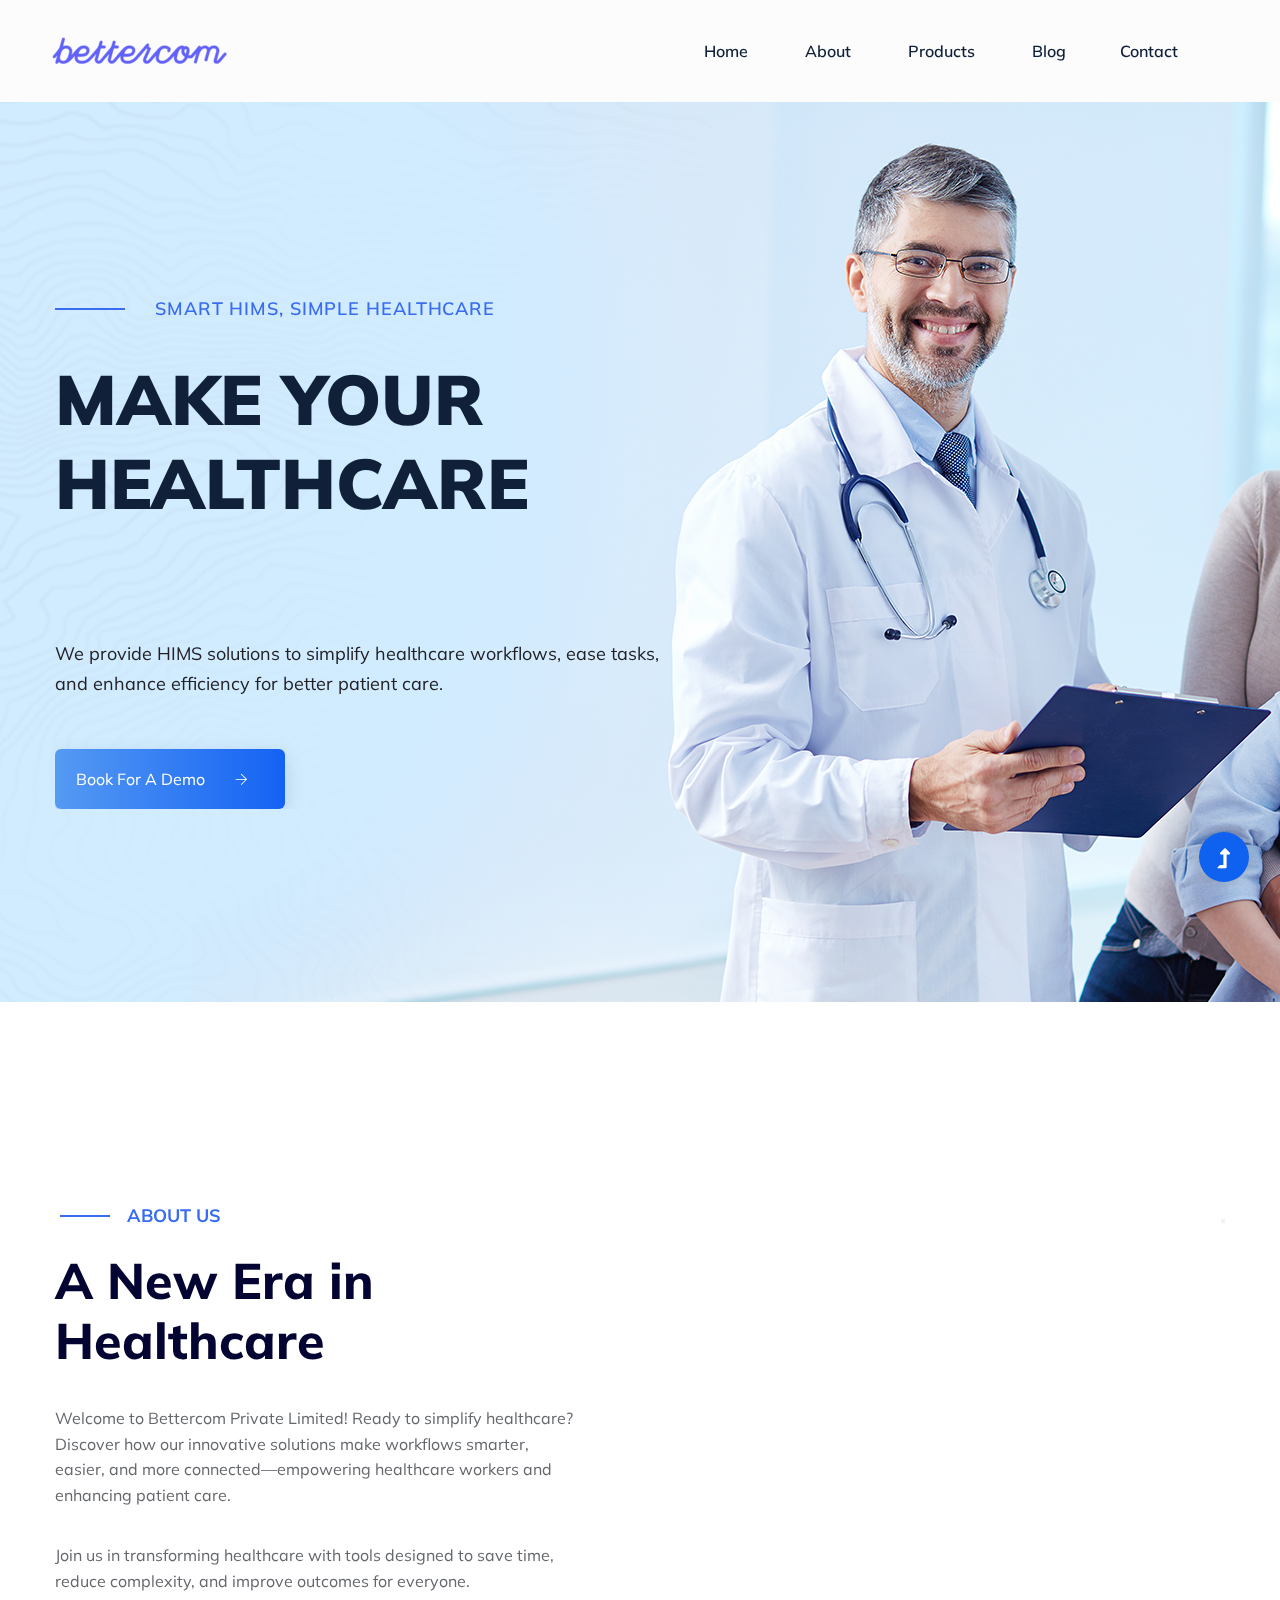
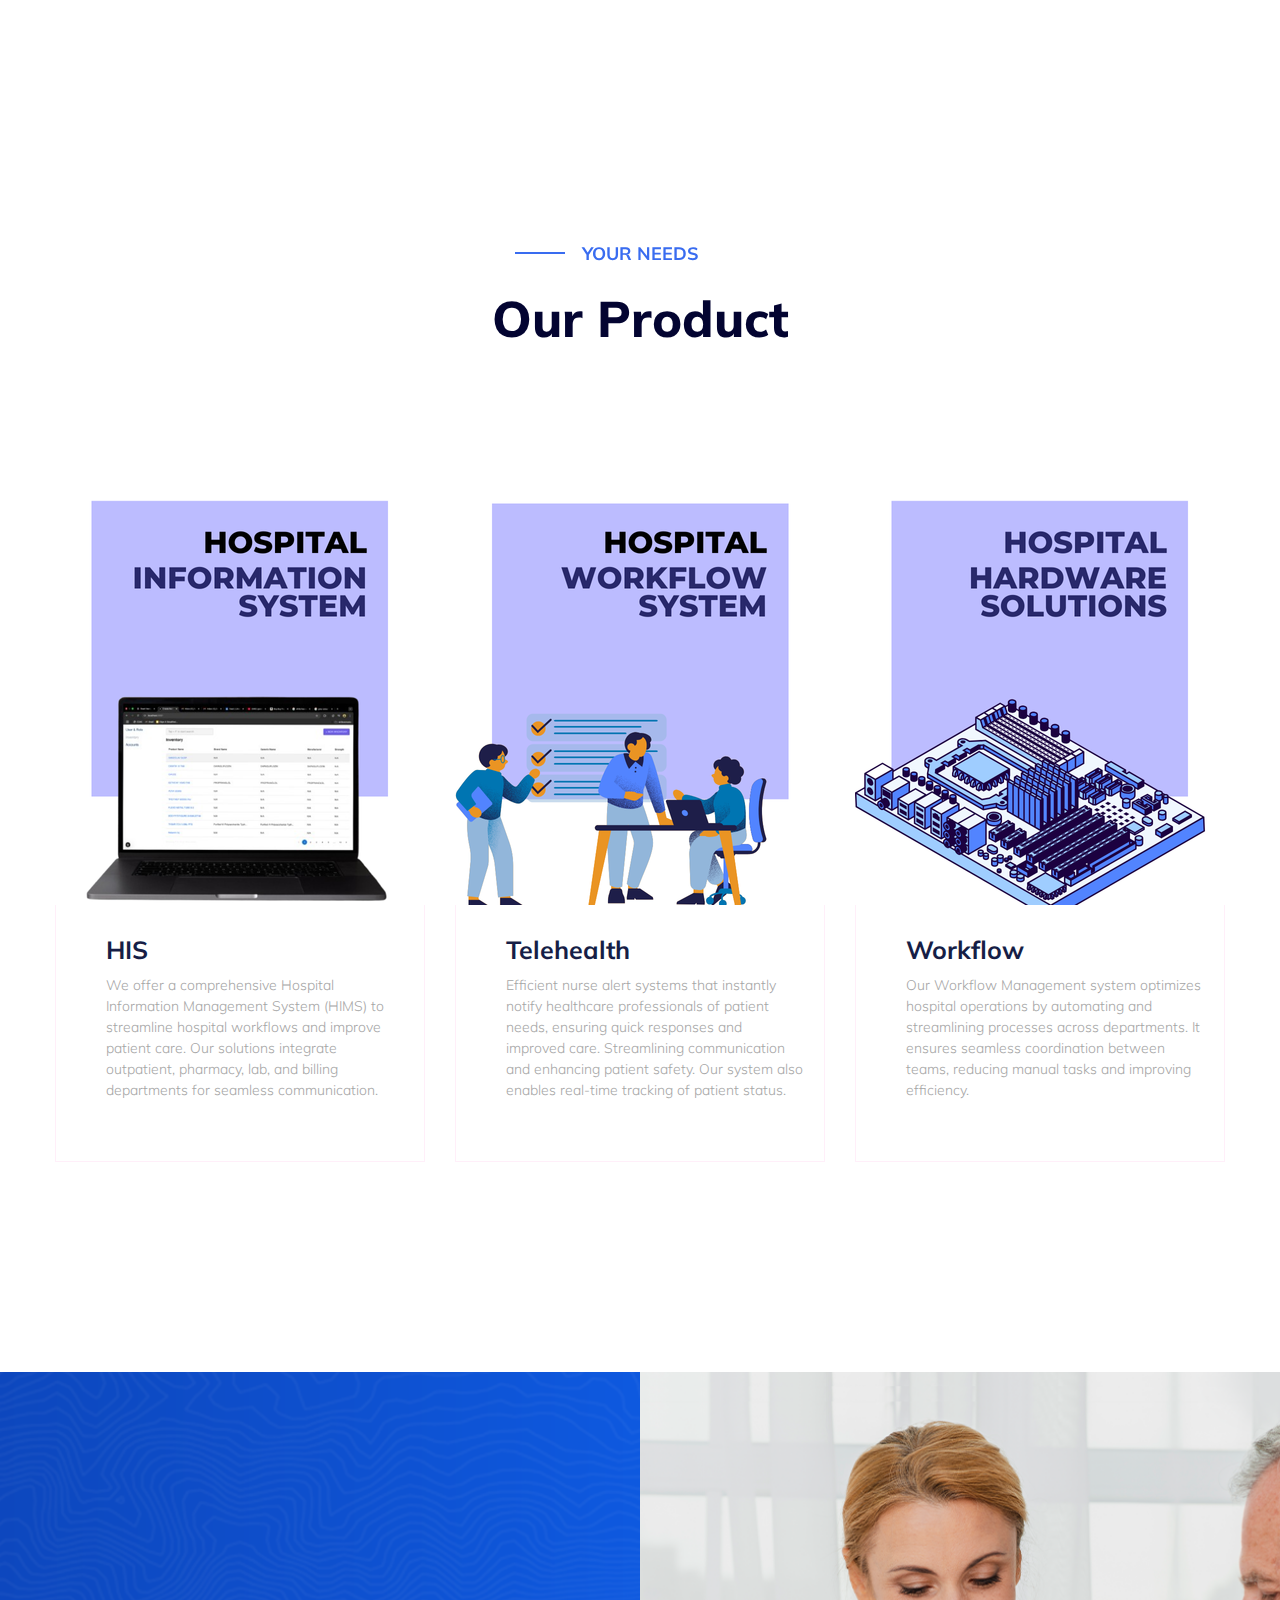
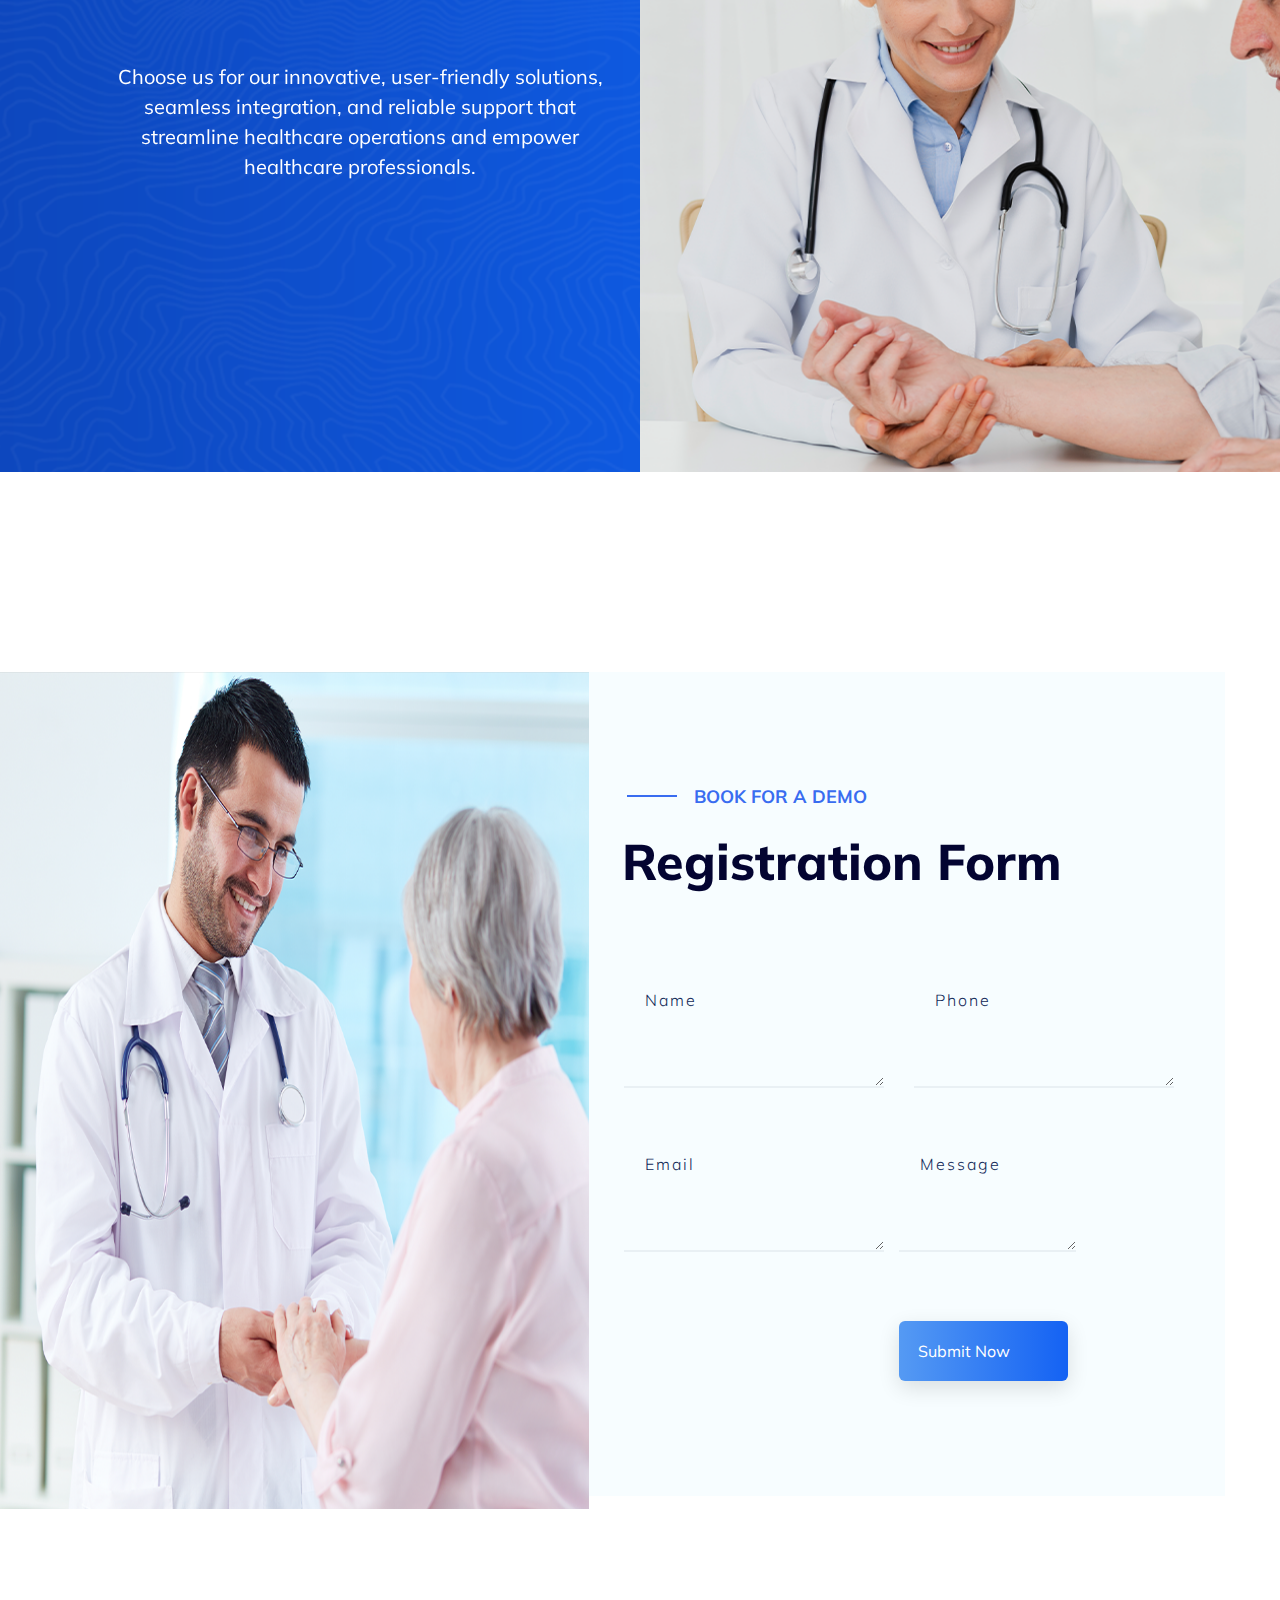
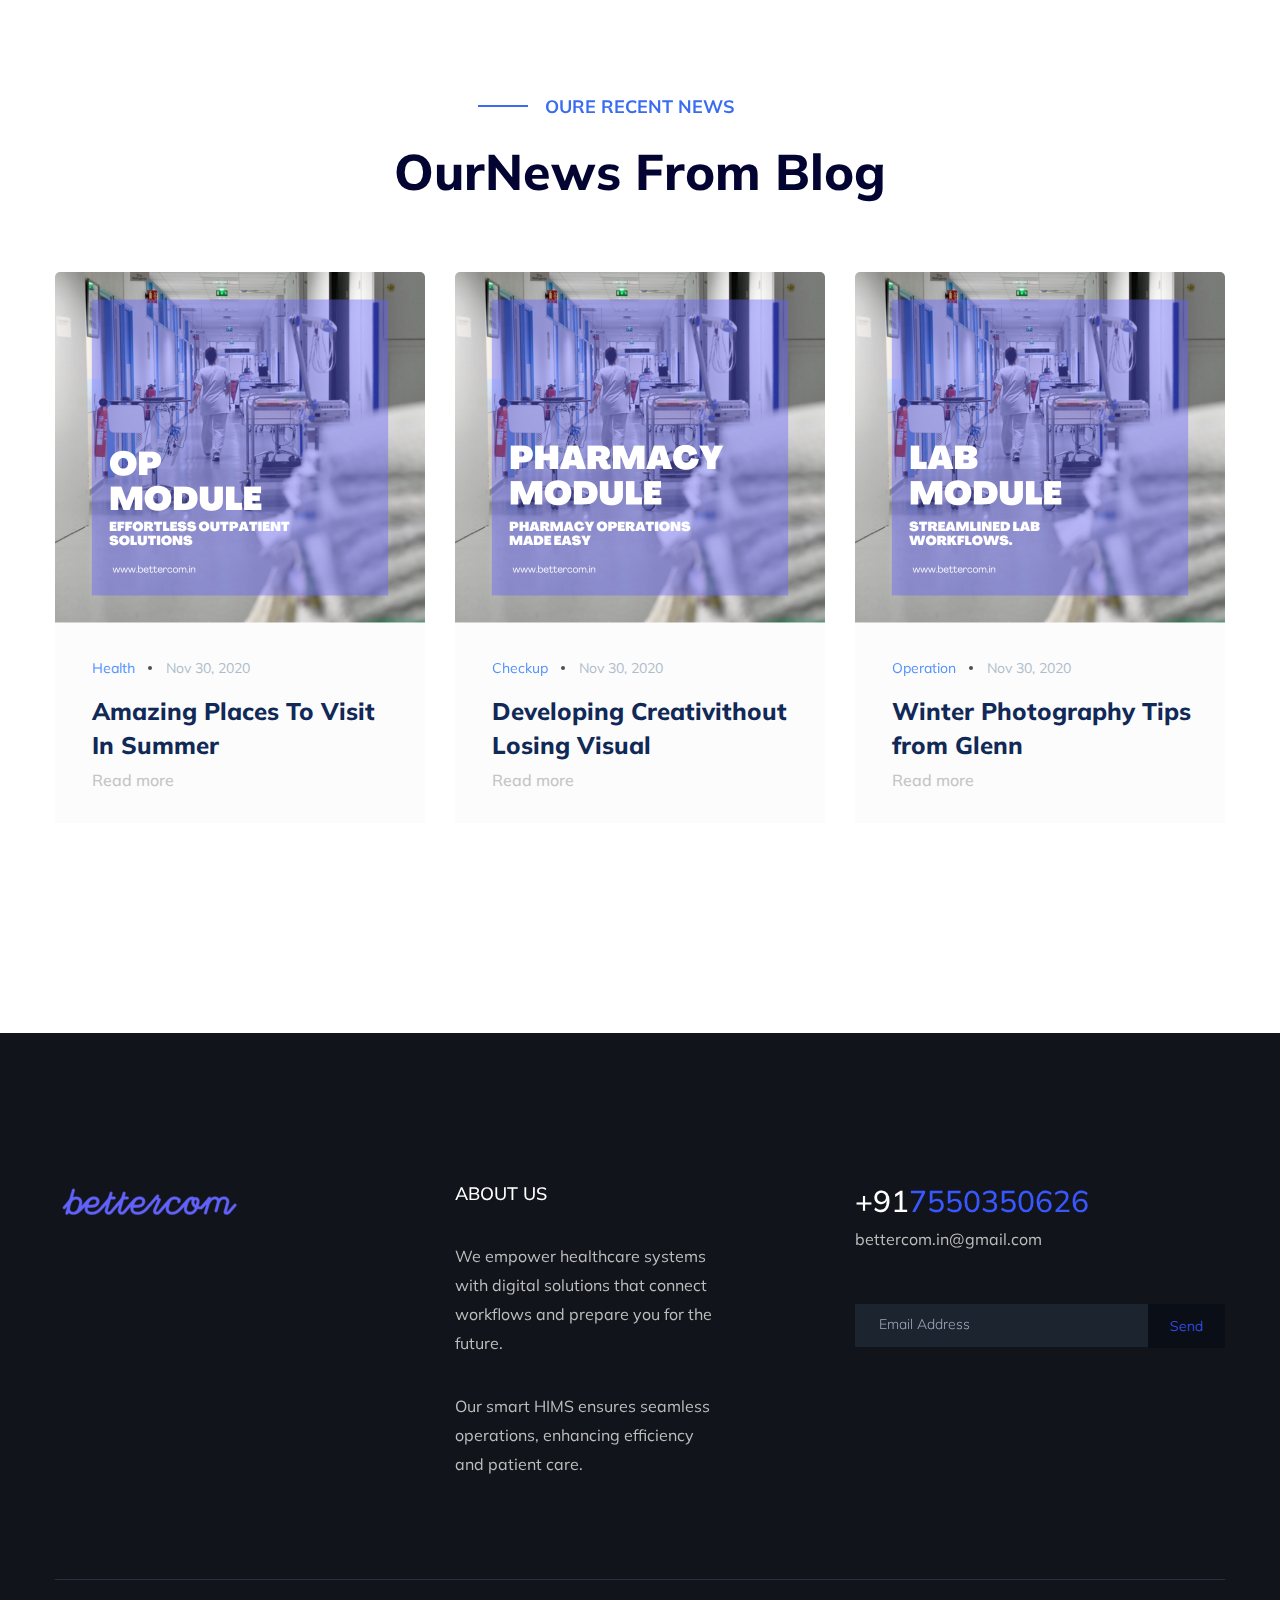
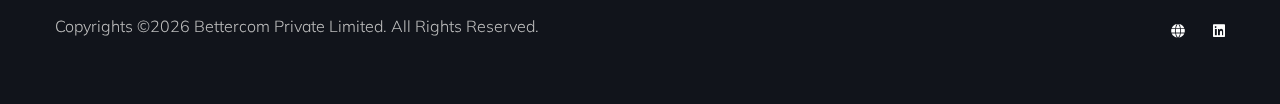
==== commit 6a56d20e: "Updated LinkedIn and siteurl.changed the contents for products." ====
--- a/index.html
+++ b/index.html
@@ -172,11 +172,22 @@
                         <div class="col-xl-4 col-lg-4 col-md-6 col-sm-">
                             <div class="single-team mb-30">
                                 <div class="team-img">
-                                    <img src="assets/img/gallery/team2.png" alt="">
+                                    <img src="assets/img/gallery/team1.png" alt="">
                                 </div>
                                 <div class="team-caption">
                                     <h3><a href="#">HIS</a></h3>
-                                    <span>Streamlining Healthcare Operations with Smart Solutions</span>
+                                    <span>We offer a comprehensive Hospital Information Management System (HIMS) to streamline hospital workflows and improve patient care. Our solutions integrate outpatient, pharmacy, lab, and billing departments for seamless communication.</span>
+                                </div>
+                            </div>
+                        </div>
+                        <div class="col-xl-4 col-lg-4 col-md-6 col-sm-">
+                            <div class="single-team mb-30">
+                                <div class="team-img">
+                                    <img src="assets/img/gallery/team2.png" alt="">
+                                </div>
+                                <div class="team-caption">
+                                    <h3><a href="#">Telehealth</a></h3>
+                                    <span>Efficient nurse alert systems that instantly notify healthcare professionals of patient needs, ensuring quick responses and improved care. Streamlining communication and enhancing patient safety. Our system also enables real-time tracking of patient status.</span>
                                 </div>
                             </div>
                         </div>
@@ -186,19 +197,8 @@
                                     <img src="assets/img/gallery/team3.png" alt="">
                                 </div>
                                 <div class="team-caption">
-                                    <h3><a href="#">Telehealth</a></h3>
-                                    <span>Efficient nurse alert systems that instantly notify healthcare professionals of patient needs, ensuring quick responses and improved care. Streamlining communication and enhancing patient safety</span>
-                                </div>
-                            </div>
-                        </div>
-                        <div class="col-xl-4 col-lg-4 col-md-6 col-sm-">
-                            <div class="single-team mb-30">
-                                <div class="team-img">
-                                    <img src="assets/img/gallery/team1.png" alt="">
-                                </div>
-                                <div class="team-caption">
-                                    <h3><a href="#">End to end Flow</a></h3>
-                                    <span></span>
+                                    <h3><a href="#">Workflow</a></h3>
+                                    <span>Our Workflow Management system optimizes hospital operations by automating and streamlining processes across departments. It ensures seamless coordination between teams, reducing manual tasks and improving efficiency.</span>
                                 </div>
                             </div>
                         </div>
@@ -260,16 +260,16 @@
 
     <div style="margin-top: 200px;">
 
-     <!--? Contact form Start -->
-     <div id = "appointment">
-     <div class="contact-form-main">
+     <!-- Contact form Start -->
+<div id="appointment">
+    <div class="contact-form-main">
         <div class="container">
             <div class="row justify-content-end">
                 <div class="col-xl-7 col-lg-7">
                     <div class="form-wrapper">
-                        <!--Section Tittle  -->
+                        <!-- Section Title -->
                         <div class="form-tittle">
-                            <div class="row ">
+                            <div class="row">
                                 <div class="col-xl-12">
                                     <div class="section-tittle section-tittle2">
                                         <span>Book for a Demo</span>
@@ -278,8 +278,8 @@
                                 </div>
                             </div>
                         </div>
-                        <!--End Section Tittle  -->
-                        <form id="contact-form" action="#" method="POST">
+                        <!-- End Section Title -->
+                        <form id="contact-form">
                             <div class="row">
                                 <div class="col-lg-6 col-md-6">
                                     <div class="form-box user-icon mb-30">
@@ -288,12 +288,12 @@
                                 </div>
                                 <div class="col-lg-6 col-md-6">
                                     <div class="form-box email-icon mb-30">
-                                        <textarea type="text" name="email" placeholder="Phone"></textarea>
+                                        <textarea type="text" name="phone" placeholder="Phone"></textarea>
                                     </div>
                                 </div>
                                 <div class="col-lg-6 col-md-6">
                                     <div class="form-box subject-icon mb-30">
-                                        <textarea type="Email" name="subject" placeholder="Email"></textarea>
+                                        <textarea type="email" name="email" placeholder="Email"></textarea>
                                     </div>
                                 </div>
                                 <div class="col-lg-6.9">
@@ -301,7 +301,7 @@
                                         <textarea name="message" id="message" placeholder="Message"></textarea>
                                     </div>
                                     <div class="submit-info">
-                                        <button class="btn" type="submit">Submit Now <i class="ti-arrow-right"></i> </button>
+                                        <button class="btn" type="submit">Submit Now</button>
                                     </div>
                                 </div>
                             </div>
@@ -310,12 +310,38 @@
                 </div>
             </div>
         </div>
-        <!-- contact left Img-->
+        <!-- Contact left Img -->
         <div class="from-left d-none d-lg-block">
             <img src="assets/img/gallery/contact_form.png" alt="">
         </div>
     </div>
     <!-- Contact form End -->
+</div>
+
+<script>
+    const form = document.getElementById('contact-form');
+    const scriptURL = 'https://script.google.com/macros/s/AKfycbwKDFB4Zrm9TqdqGGQeKC85V7jJIKss6TflQv-tAMcok3IyxwAZgLDgrf08Gi4MwB4o/exec';
+
+    form.addEventListener('submit', function(e) {
+        e.preventDefault();  // Prevent the form from submitting the traditional way
+        const formData = new FormData(form);  // Get the form data
+
+        // Send form data to Google Apps Script
+        fetch(scriptURL, {
+            method: 'POST',
+            body: formData
+        })
+        .then(response => {
+            alert("Form submitted successfully!");
+            form.reset();  // Reset the form after successful submission
+        })
+        .catch(error => {
+            alert("Error submitting form. Please try again.");
+        });
+    });
+</script>
+
+      <!--End of the contact demo page -->
     <!--? gallery Products Start -->
     <div class="gallery-area fix">
         <div class="container-fluid p-0">
@@ -491,10 +517,8 @@
                         <div class="col-xl-3 col-lg-4">
                             <!-- Footer Social -->
                             <div class="footer-social f-right">
-                                <a href="#"><i class="fab fa-twitter"></i></a>
-                                <a href="https://www.facebook.com/sai4ull"><i class="fab fa-facebook-f"></i></a>
-                                <a href="#"><i class="fas fa-globe"></i></a>
-                                <a href="#"><i class="fab fa-instagram"></i></a>
+                                <a href="bettercom.in"><i class="fas fa-globe"></i></a>
+                                <a href=""><i class="fab fa-linkedin"></i></a>
                             </div>
                         </div>
                     </div>
--- a/assets/css/style.css
+++ b/assets/css/style.css
@@ -1985,6 +1985,7 @@
   top: 50%;
   transform: translateY(-50%);
 }
+
 @media (max-width: 575px) {
   .section-tittle span::before {
     left: 0px;
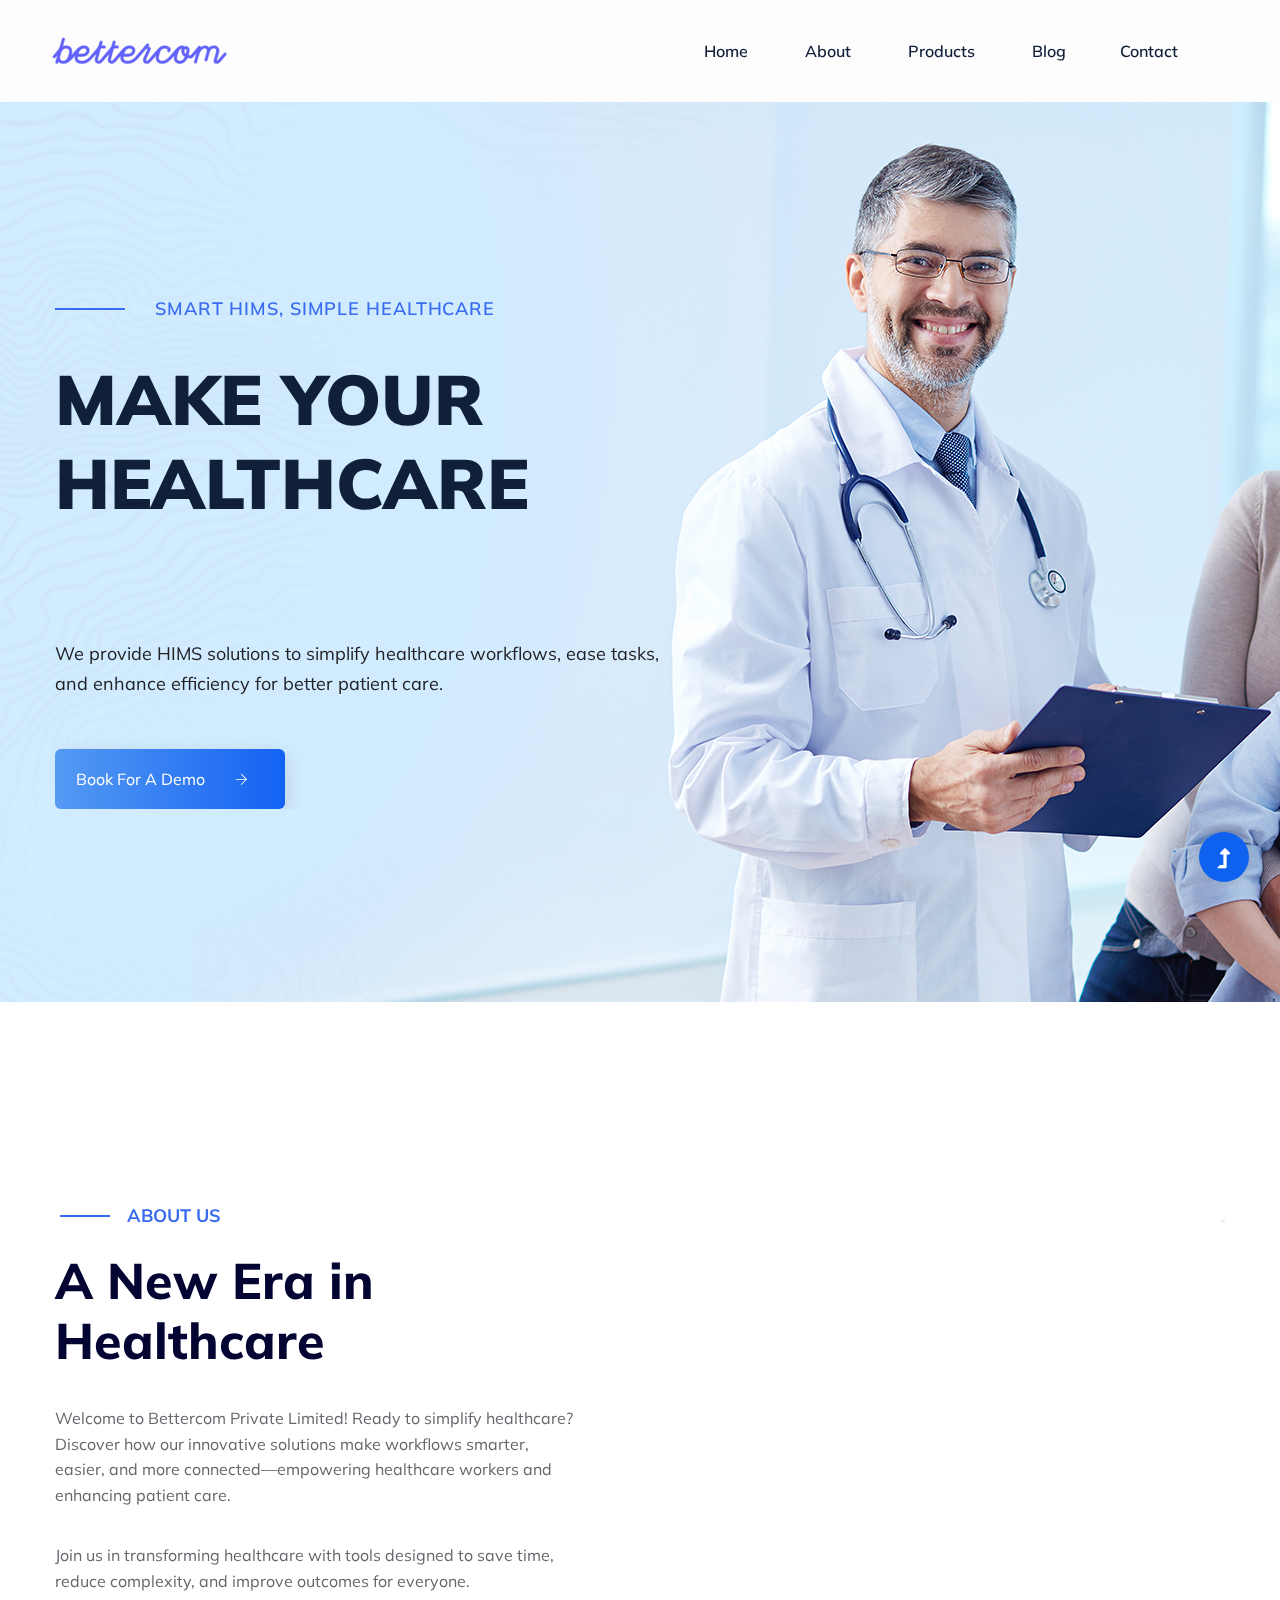
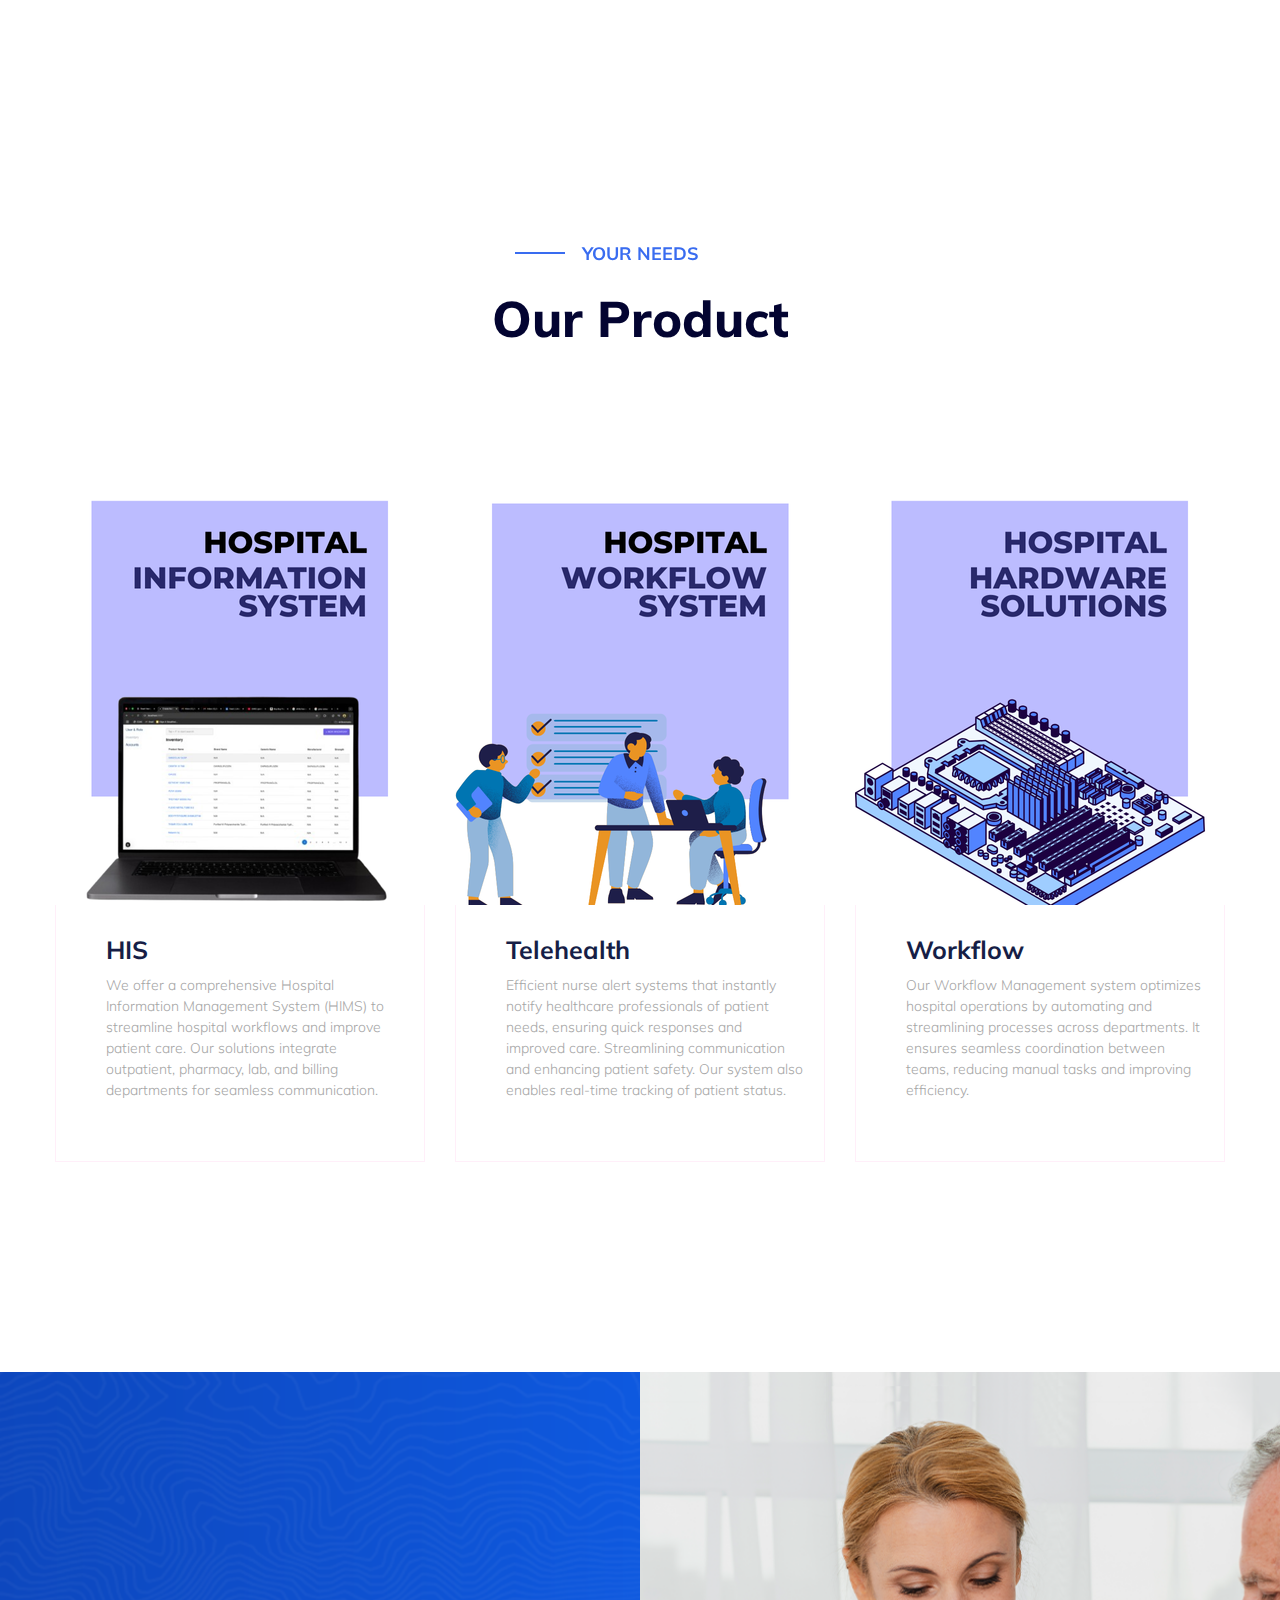
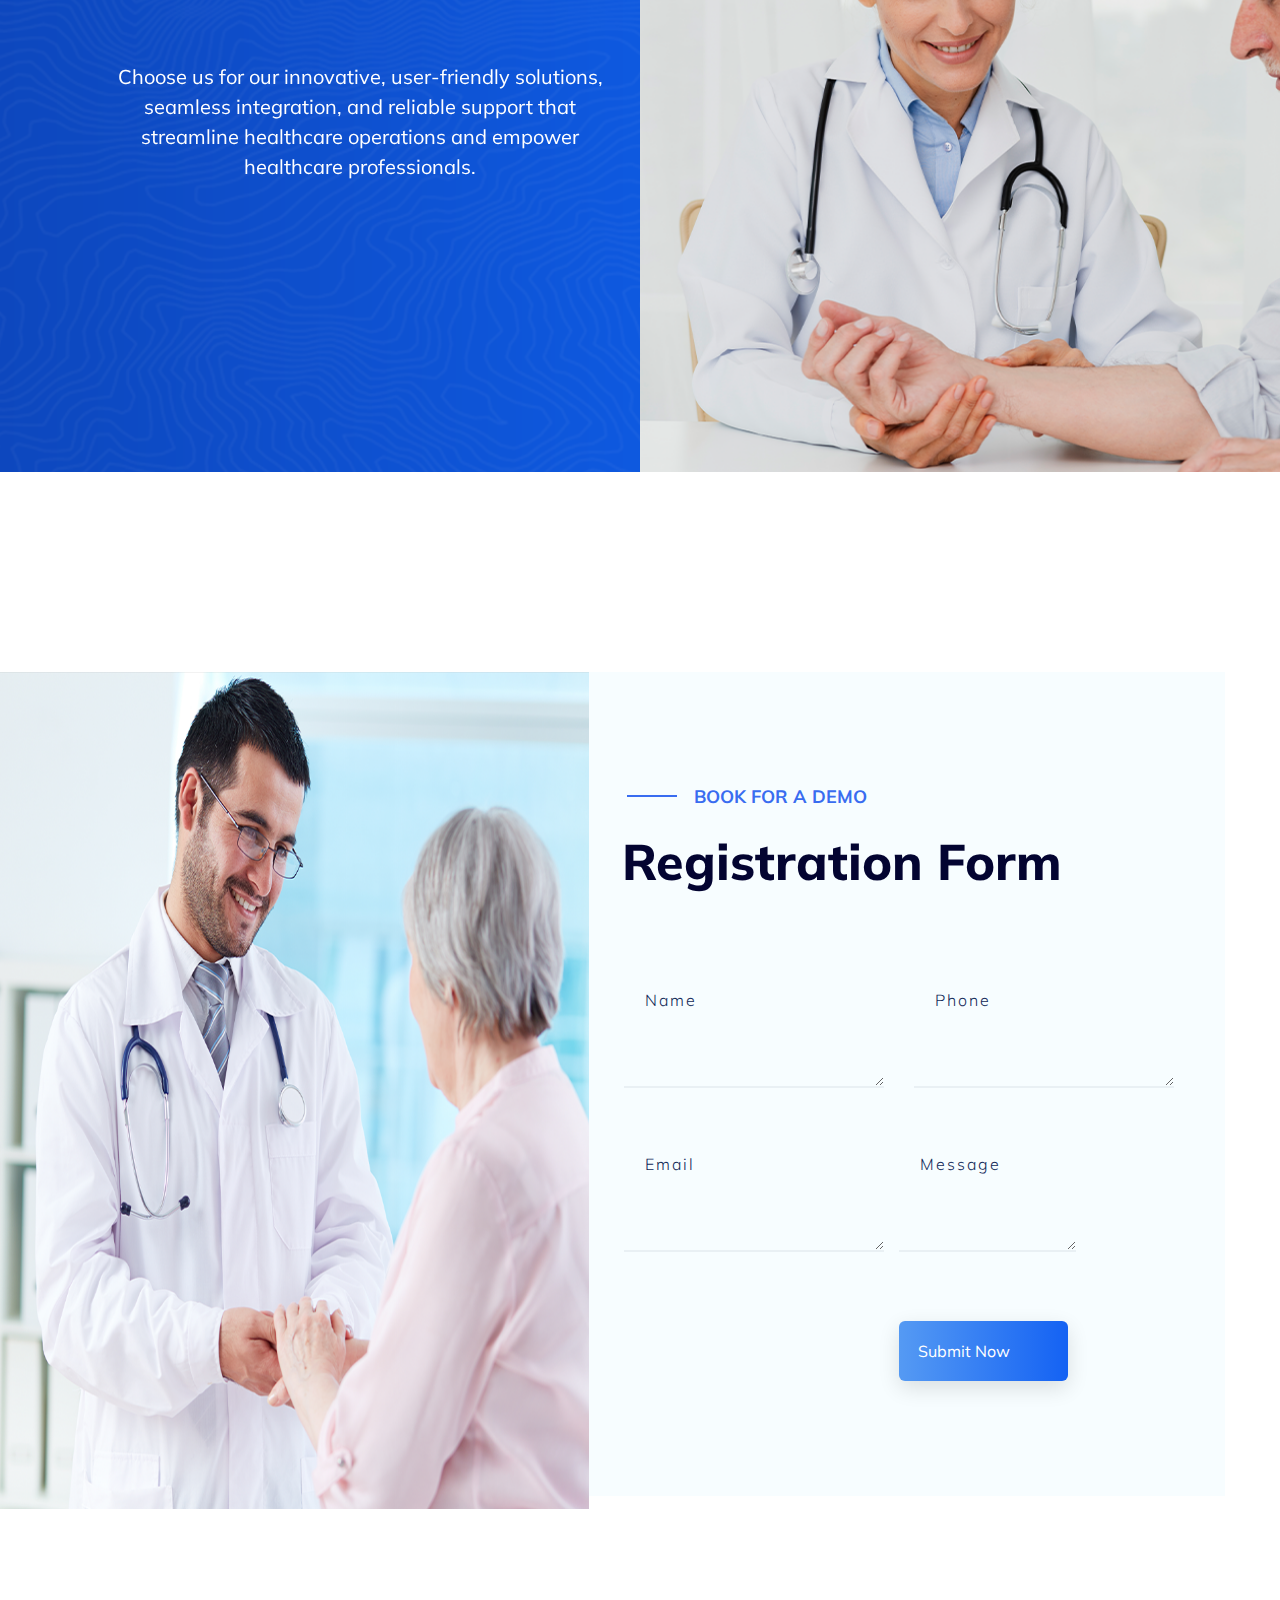
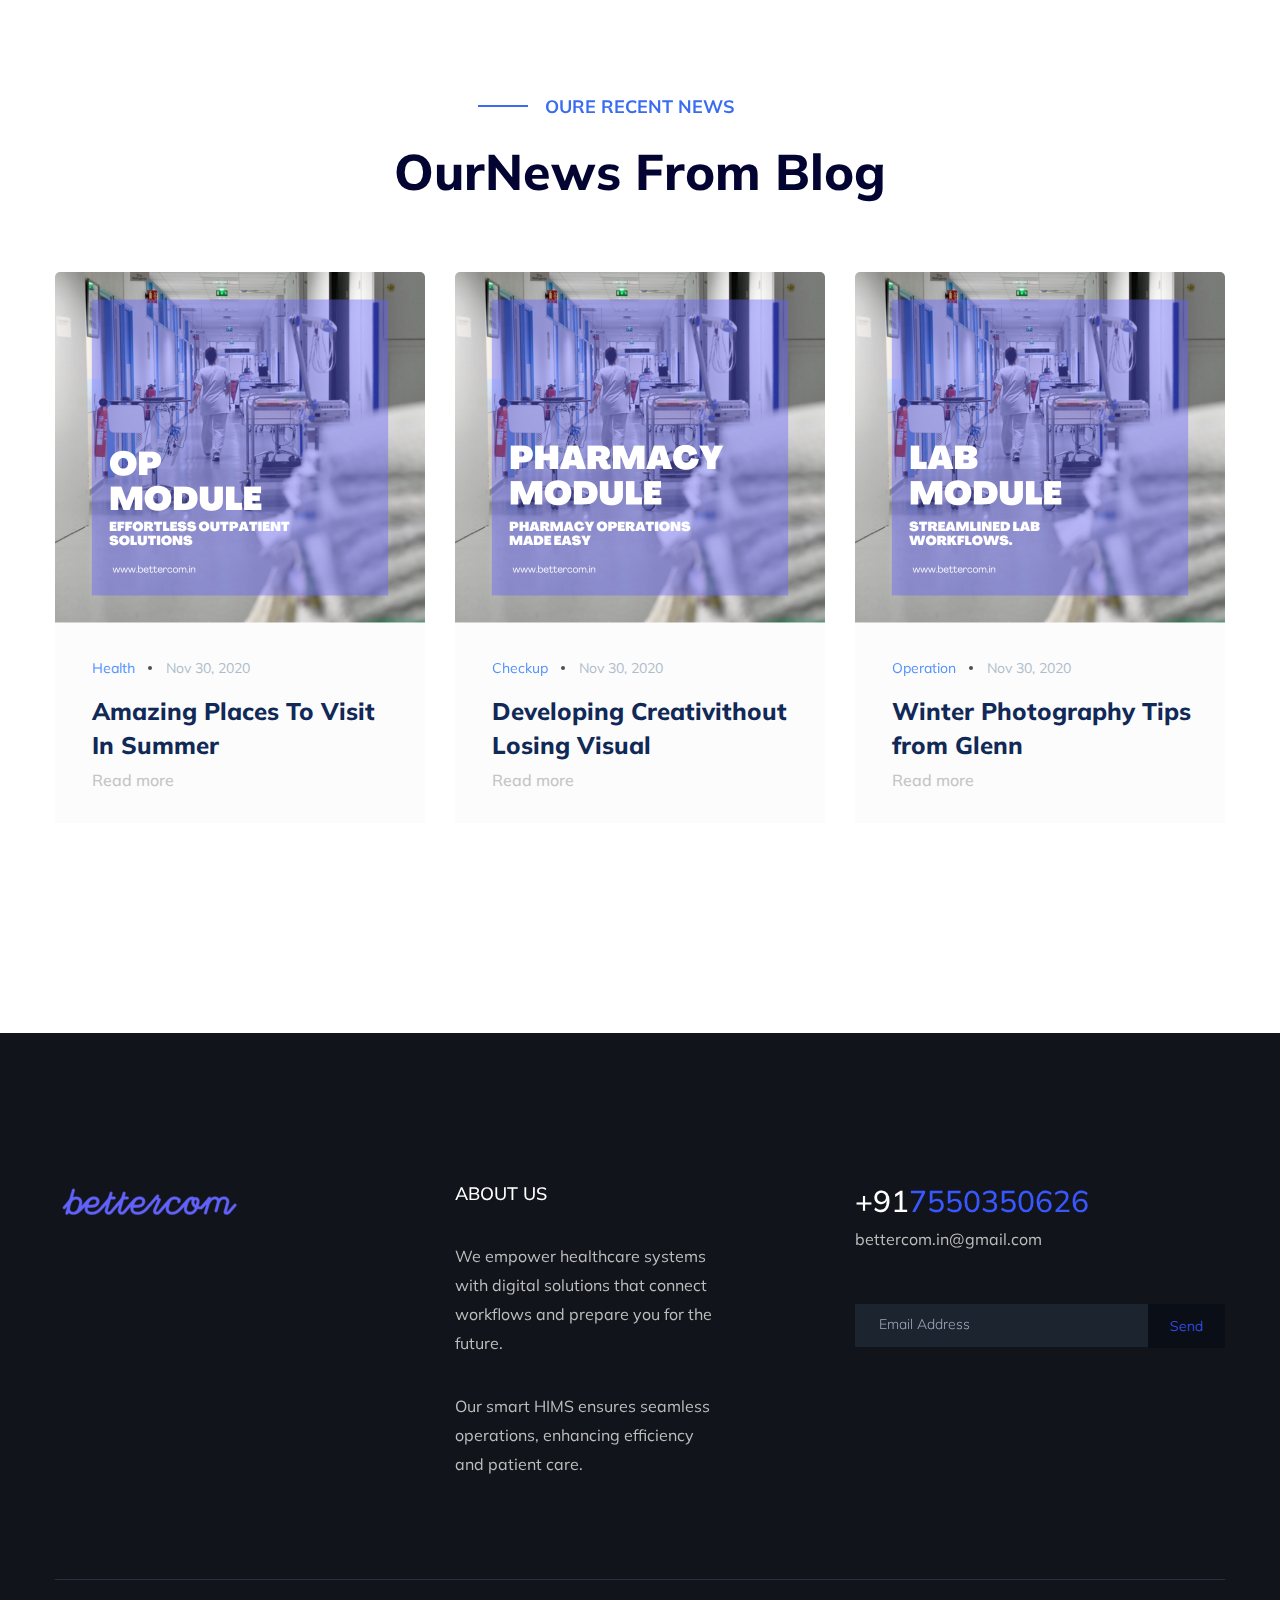
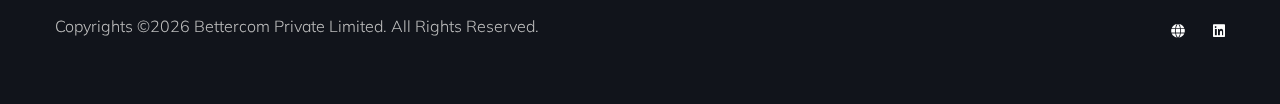
==== commit 95a88be7: "updated url" ====
--- a/index.html
+++ b/index.html
@@ -518,7 +518,7 @@
                             <!-- Footer Social -->
                             <div class="footer-social f-right">
                                 <a href="bettercom.in"><i class="fas fa-globe"></i></a>
-                                <a href=""><i class="fab fa-linkedin"></i></a>
+                                <a href="https://www.linkedin.com/company/bettercomtech/about/?viewAsMember=true"><i class="fab fa-linkedin"></i></a>
                             </div>
                         </div>
                     </div>
